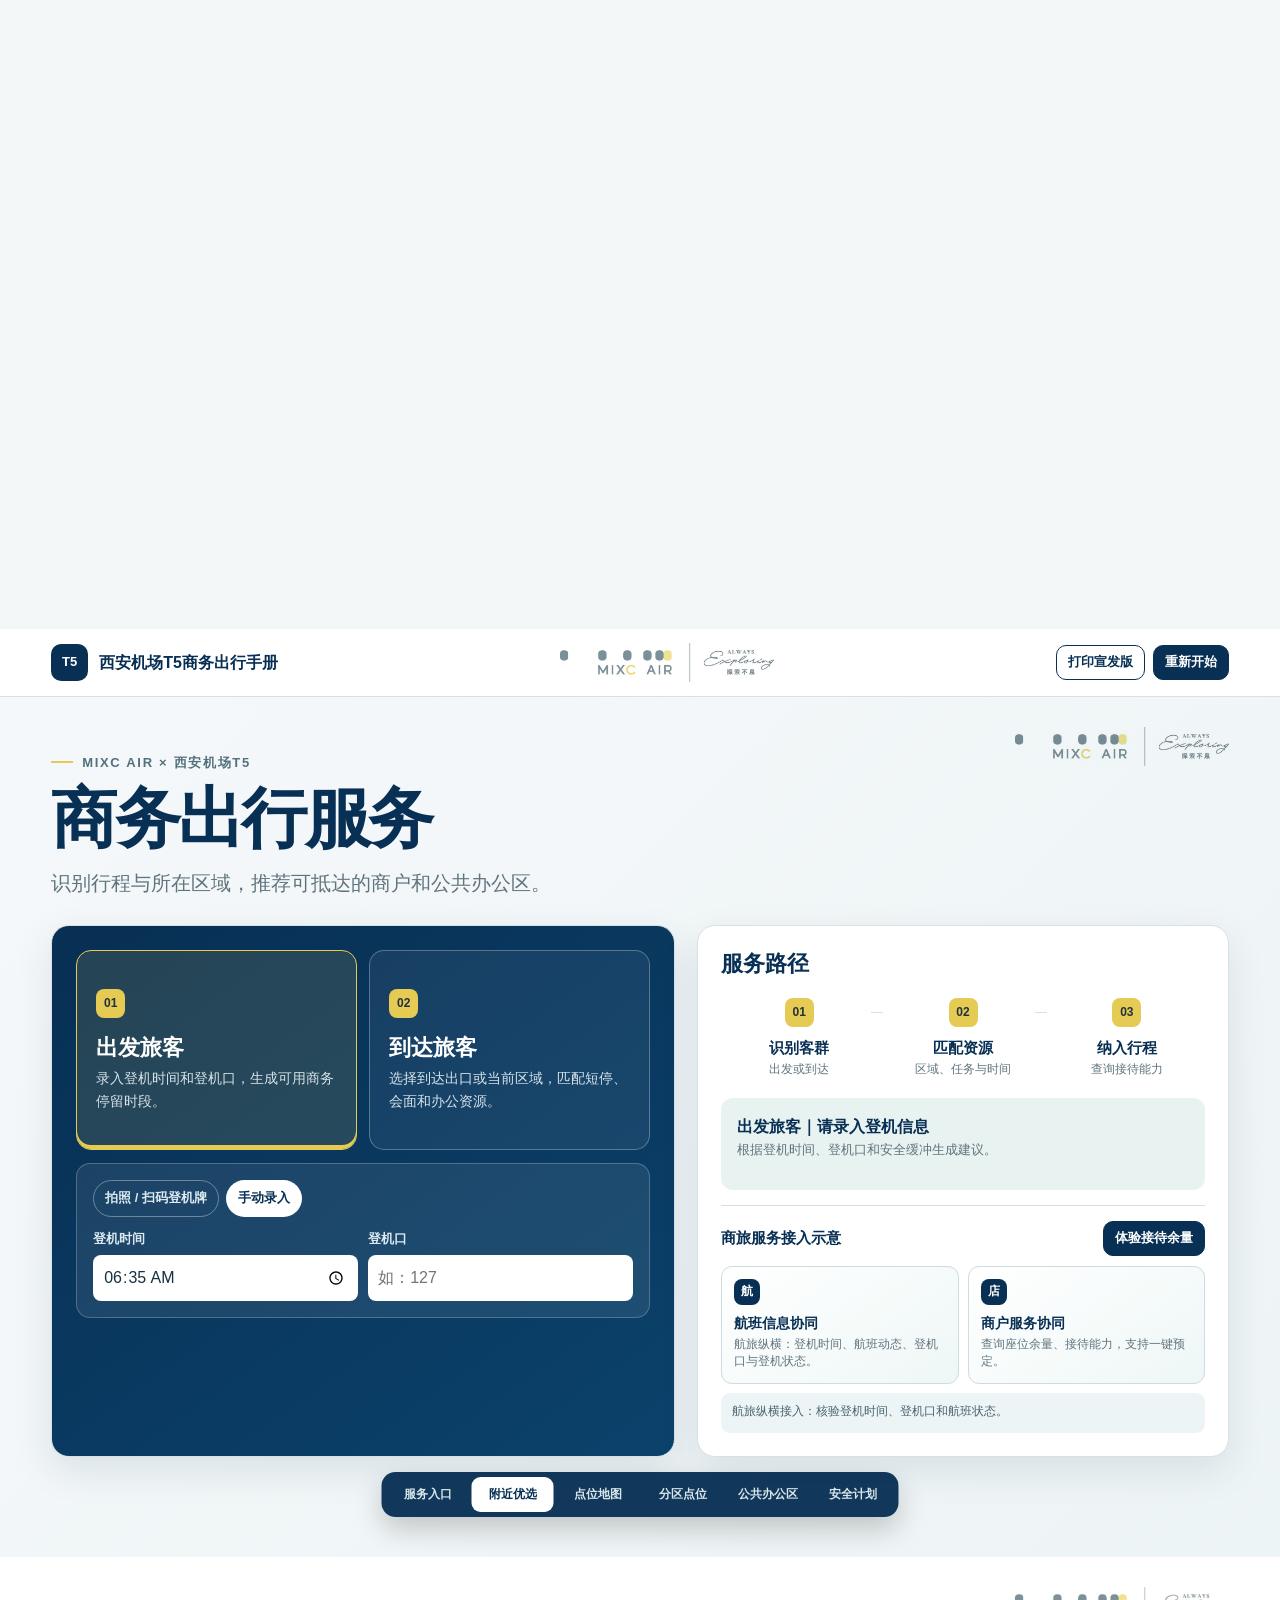
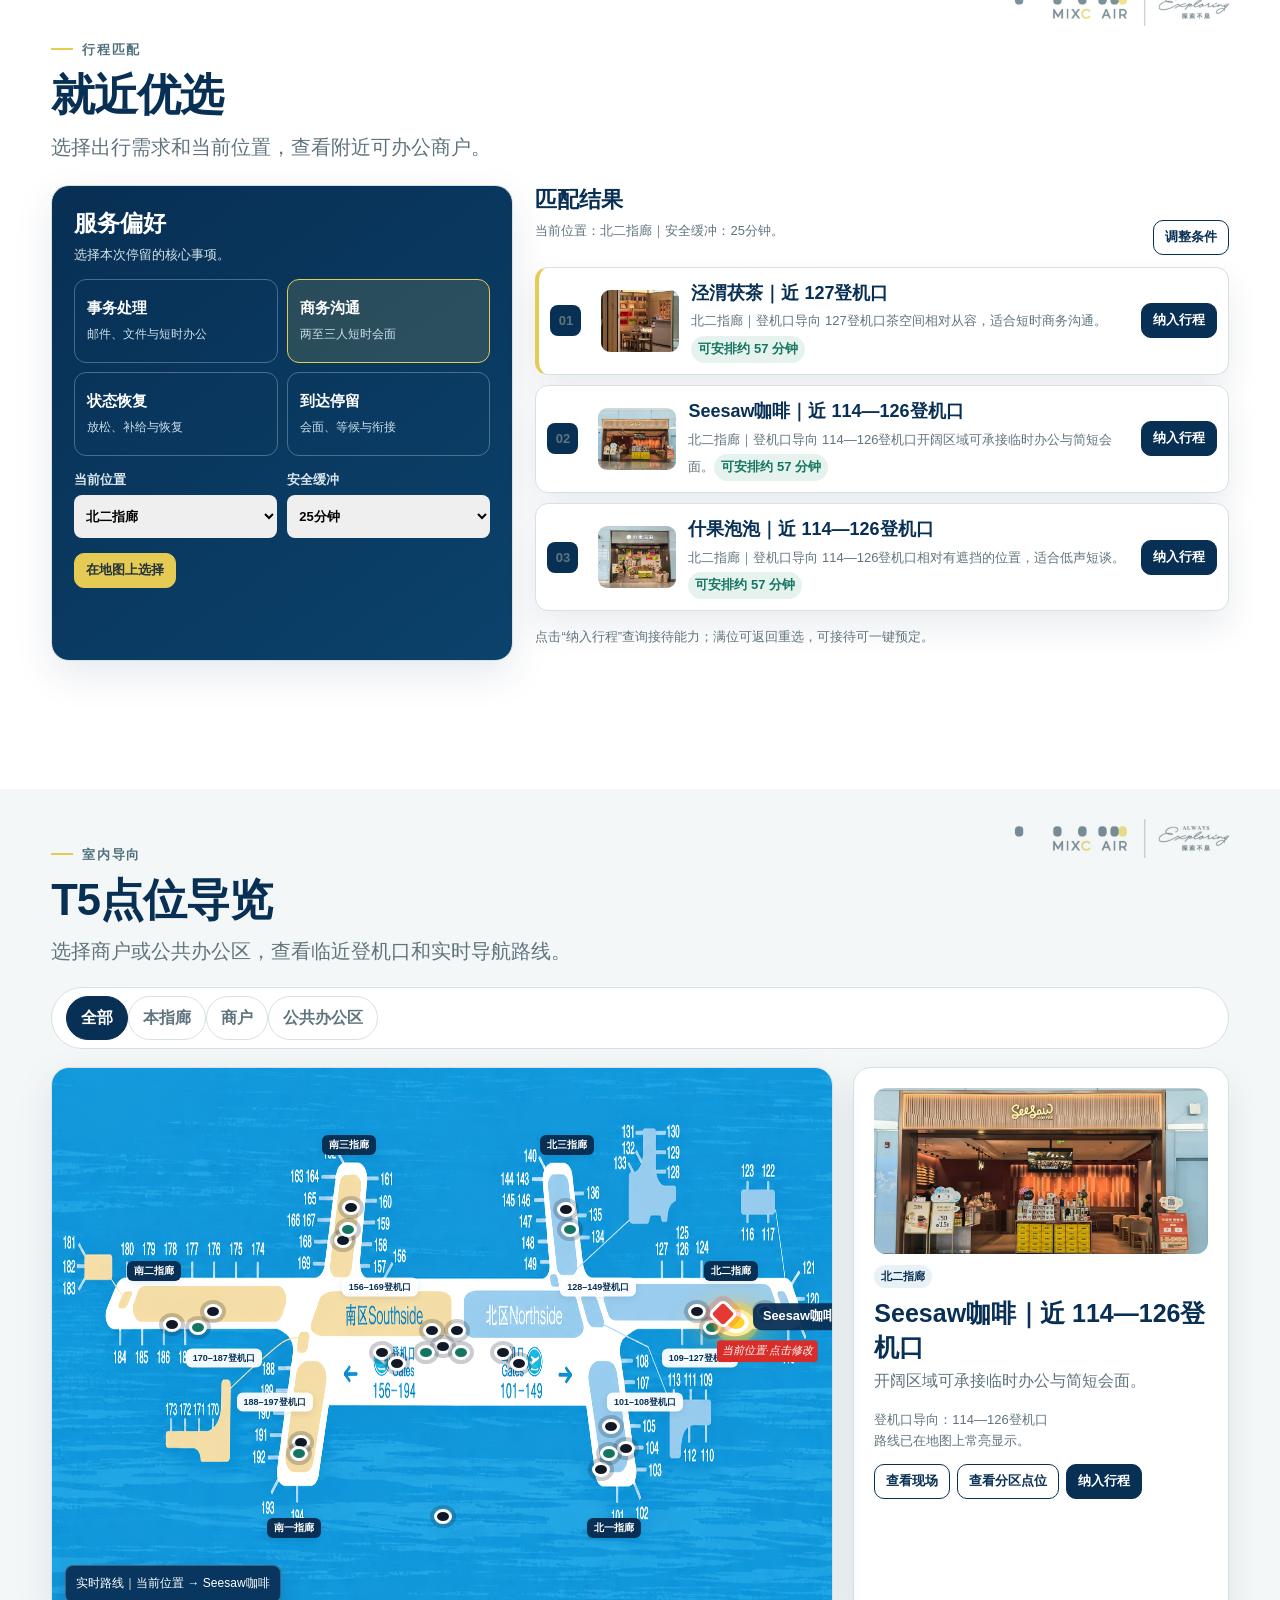
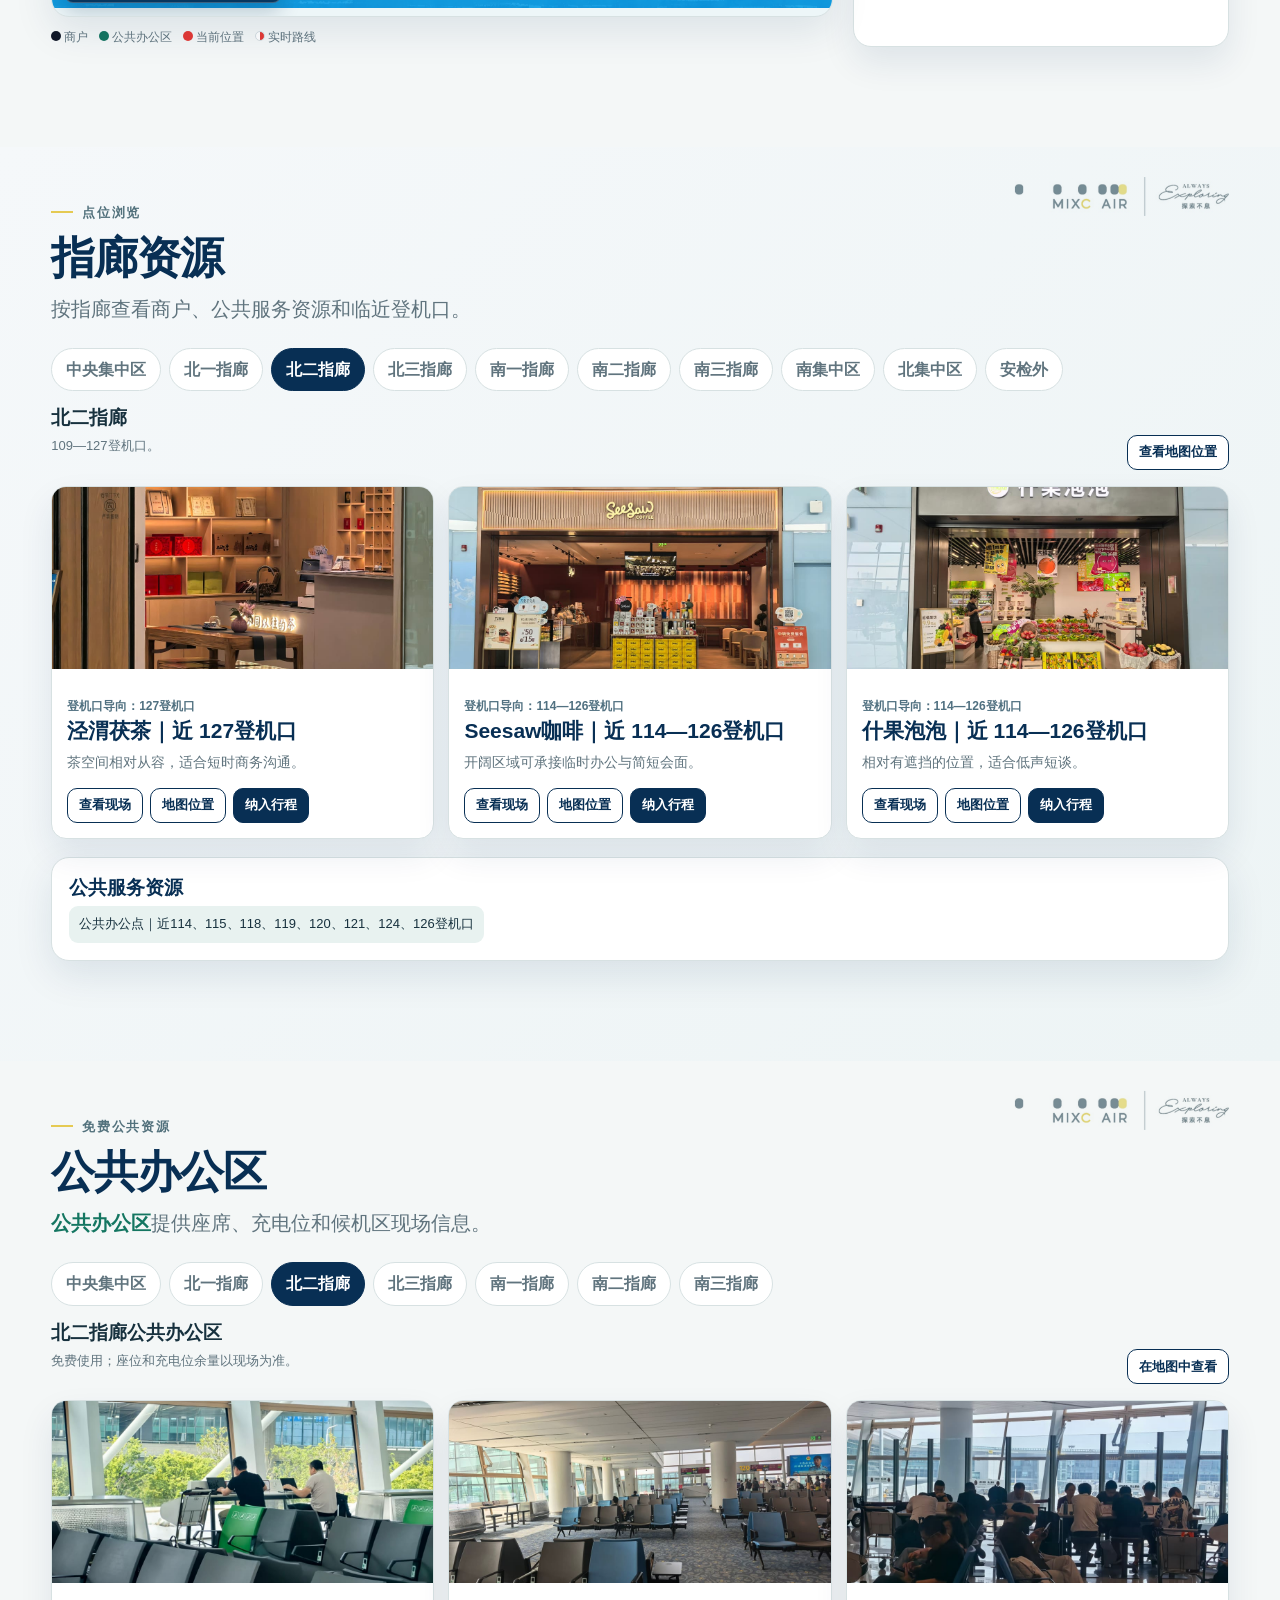
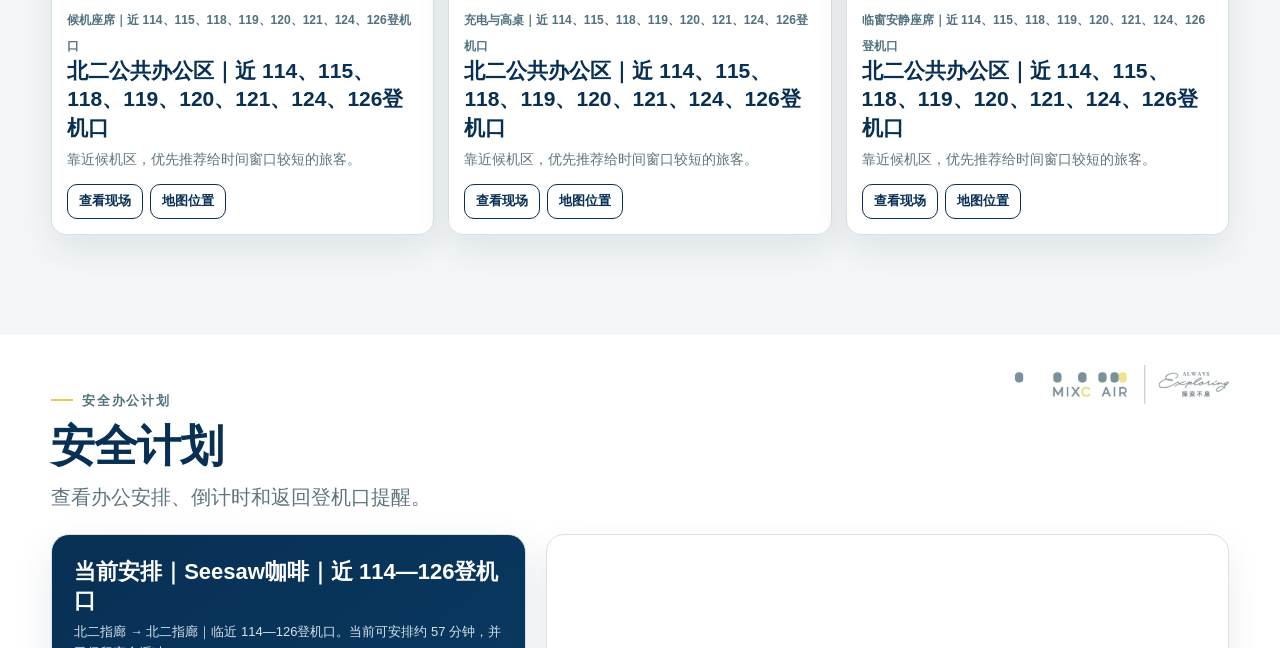
==== index.html @ 2dbdd6d3 "启用地图校正版并行加载首页" ====
<!doctype html>
<html lang="zh-CN">
<head>
<meta charset="utf-8">
<meta name="viewport" content="width=device-width,initial-scale=1,viewport-fit=cover">
<title>西安机场T5商务出行手册｜MIXC AIR</title>
<style>
html,body{margin:0;min-height:100%;background:#edf4f5;color:#082f54;font:16px/1.6 -apple-system,BlinkMacSystemFont,"PingFang SC","Microsoft YaHei",sans-serif}
body{min-height:100vh;display:grid;place-items:center}main{width:min(86vw,420px);text-align:center;padding:28px}
.logo{font-size:13px;font-weight:900;letter-spacing:.18em}.ring{width:42px;height:42px;margin:18px auto;border:4px solid #d3e0e3;border-top-color:#e1b23d;border-radius:50%;animation:spin .75s linear infinite}
.track{height:5px;margin:18px 0 8px;overflow:hidden;border-radius:9px;background:#d9e4e6}.bar{height:100%;width:0;background:linear-gradient(90deg,#0d5978,#1d9179);transition:.2s}
small{color:#58717d}@keyframes spin{to{transform:rotate(360deg)}}button{border:0;border-radius:9px;padding:10px 16px;background:#082f54;color:#fff;font-weight:800}
</style>
</head>
<body><main><div class="logo">MIXC AIR · XI'AN T5</div><div class="ring"></div><strong id="status">正在载入商务出行手册</strong><div class="track"><div class="bar" id="bar"></div></div><small id="progress">正在连接…</small></main>
<script>
(async()=>{const total=28,ver="20260929-2";let done=0;const status=document.getElementById("status"),progress=document.getElementById("progress"),bar=document.getElementById("bar");try{const jobs=Array.from({length:total},(_,i)=>fetch("manual-content-v5/part-"+String(i).padStart(3,"0")+".txt?v="+ver,{cache:"force-cache"}).then(r=>{if(!r.ok)throw Error("HTTP "+r.status);return r.text()}).finally(()=>{done++;bar.style.width=(done/total*100)+"%";progress.textContent="已载入 "+done+" / "+total}));const html=(await Promise.all(jobs)).join("");status.textContent="正在打开…";document.open();document.write(html);document.close()}catch(e){status.textContent="载入未完成";progress.innerHTML='<button onclick="location.reload()">重新载入</button>'}})();
</script></body></html>
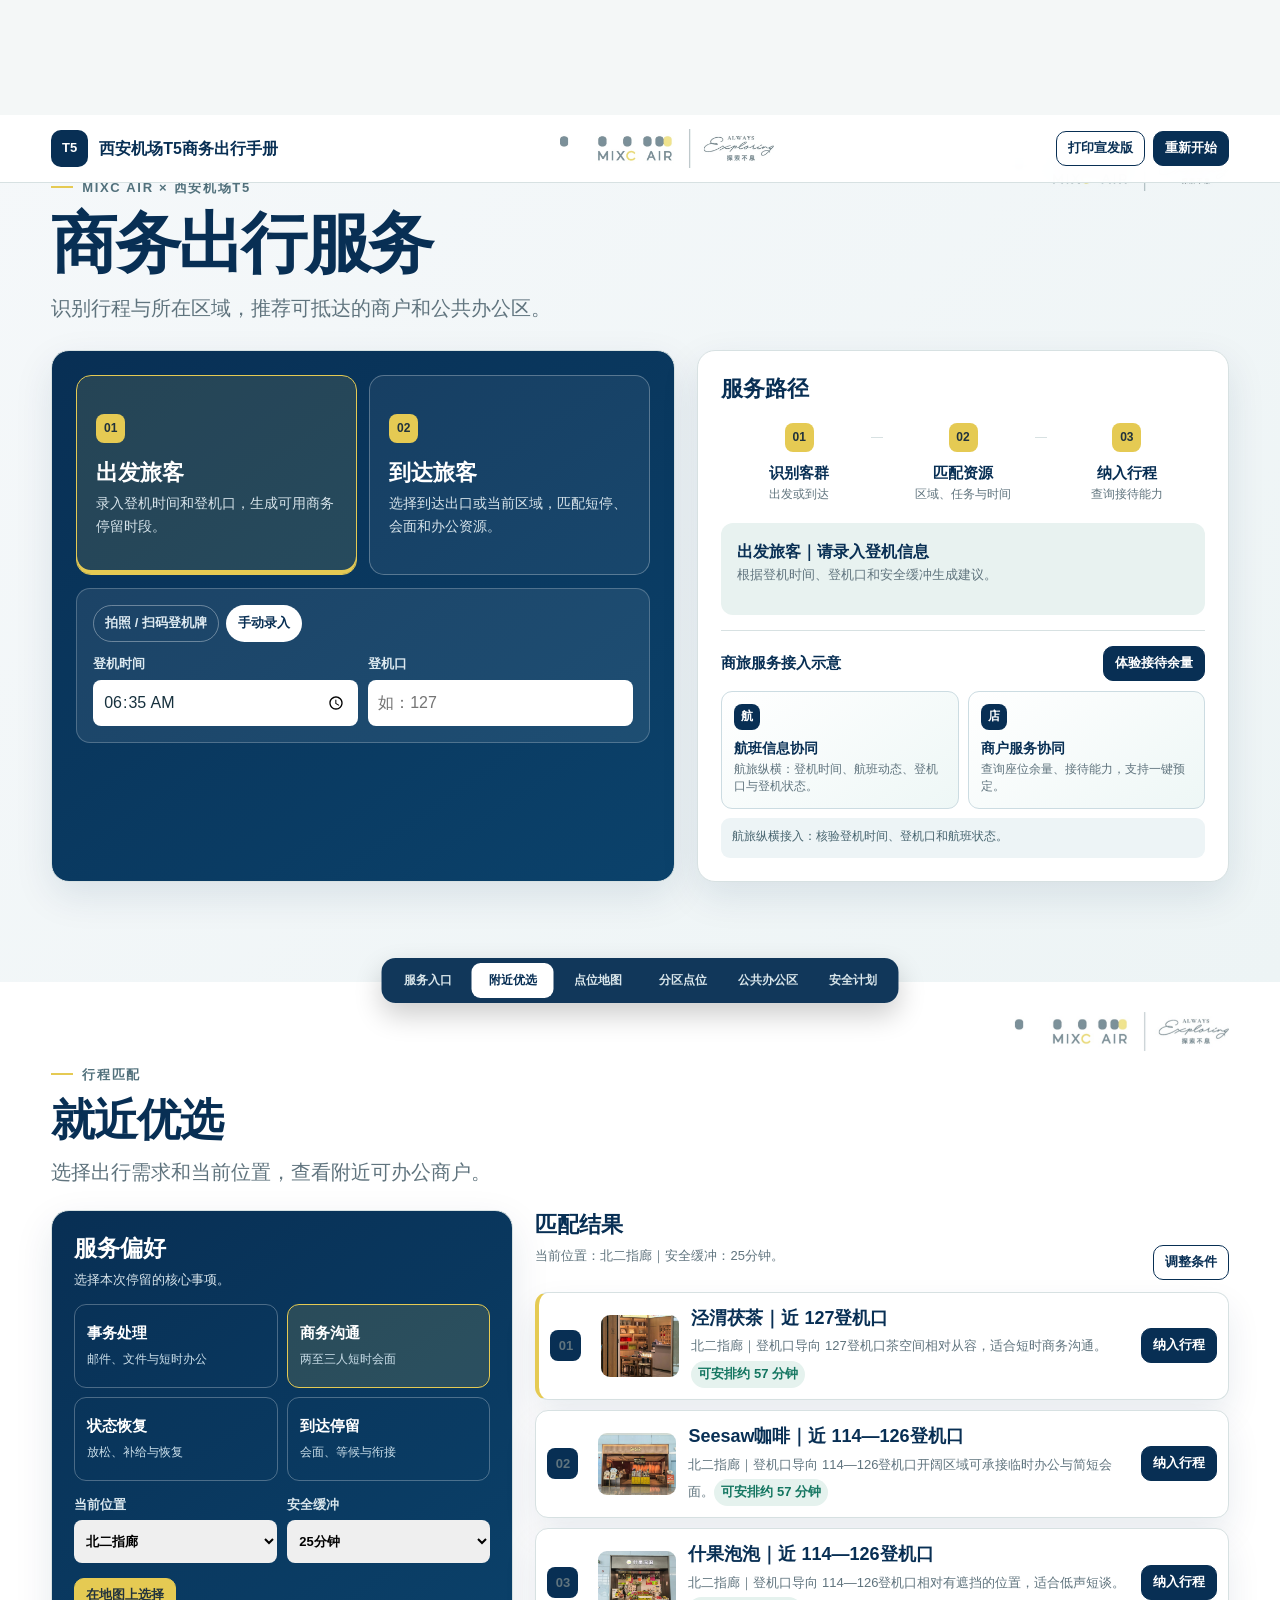
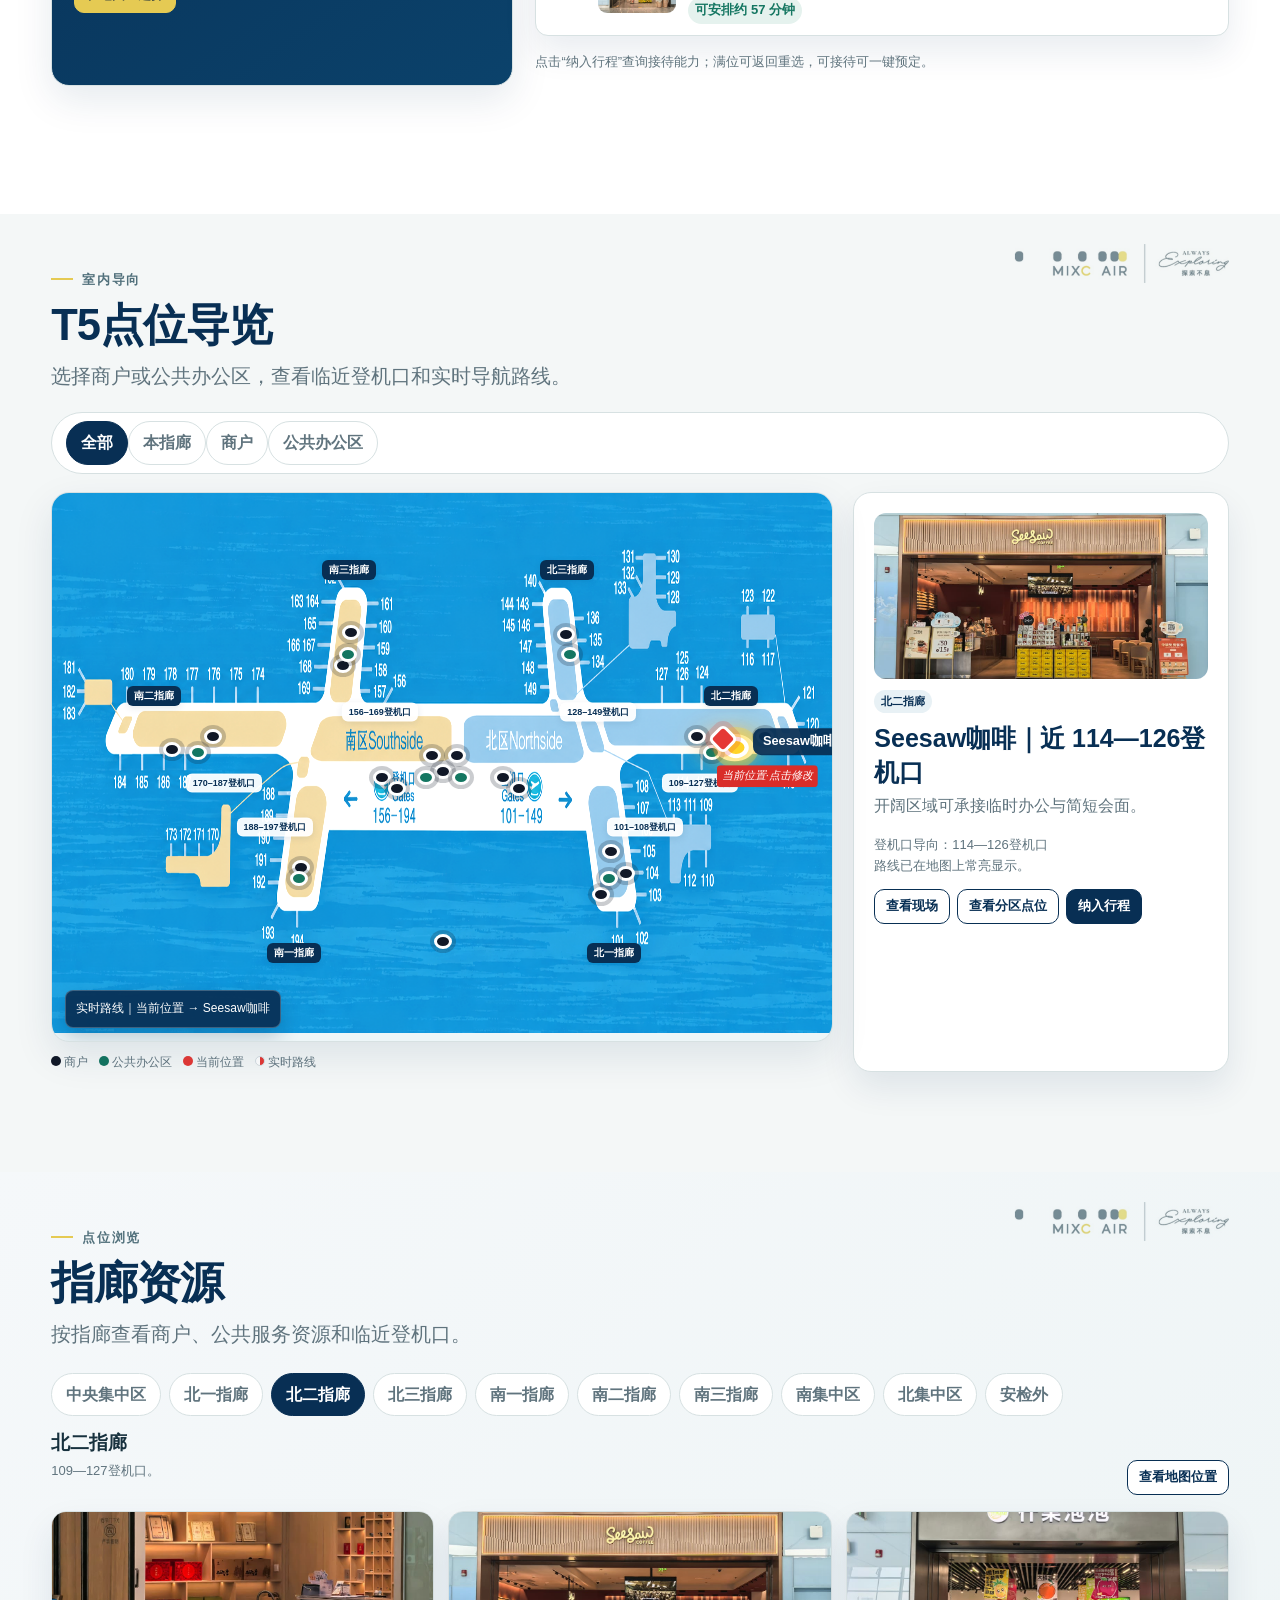
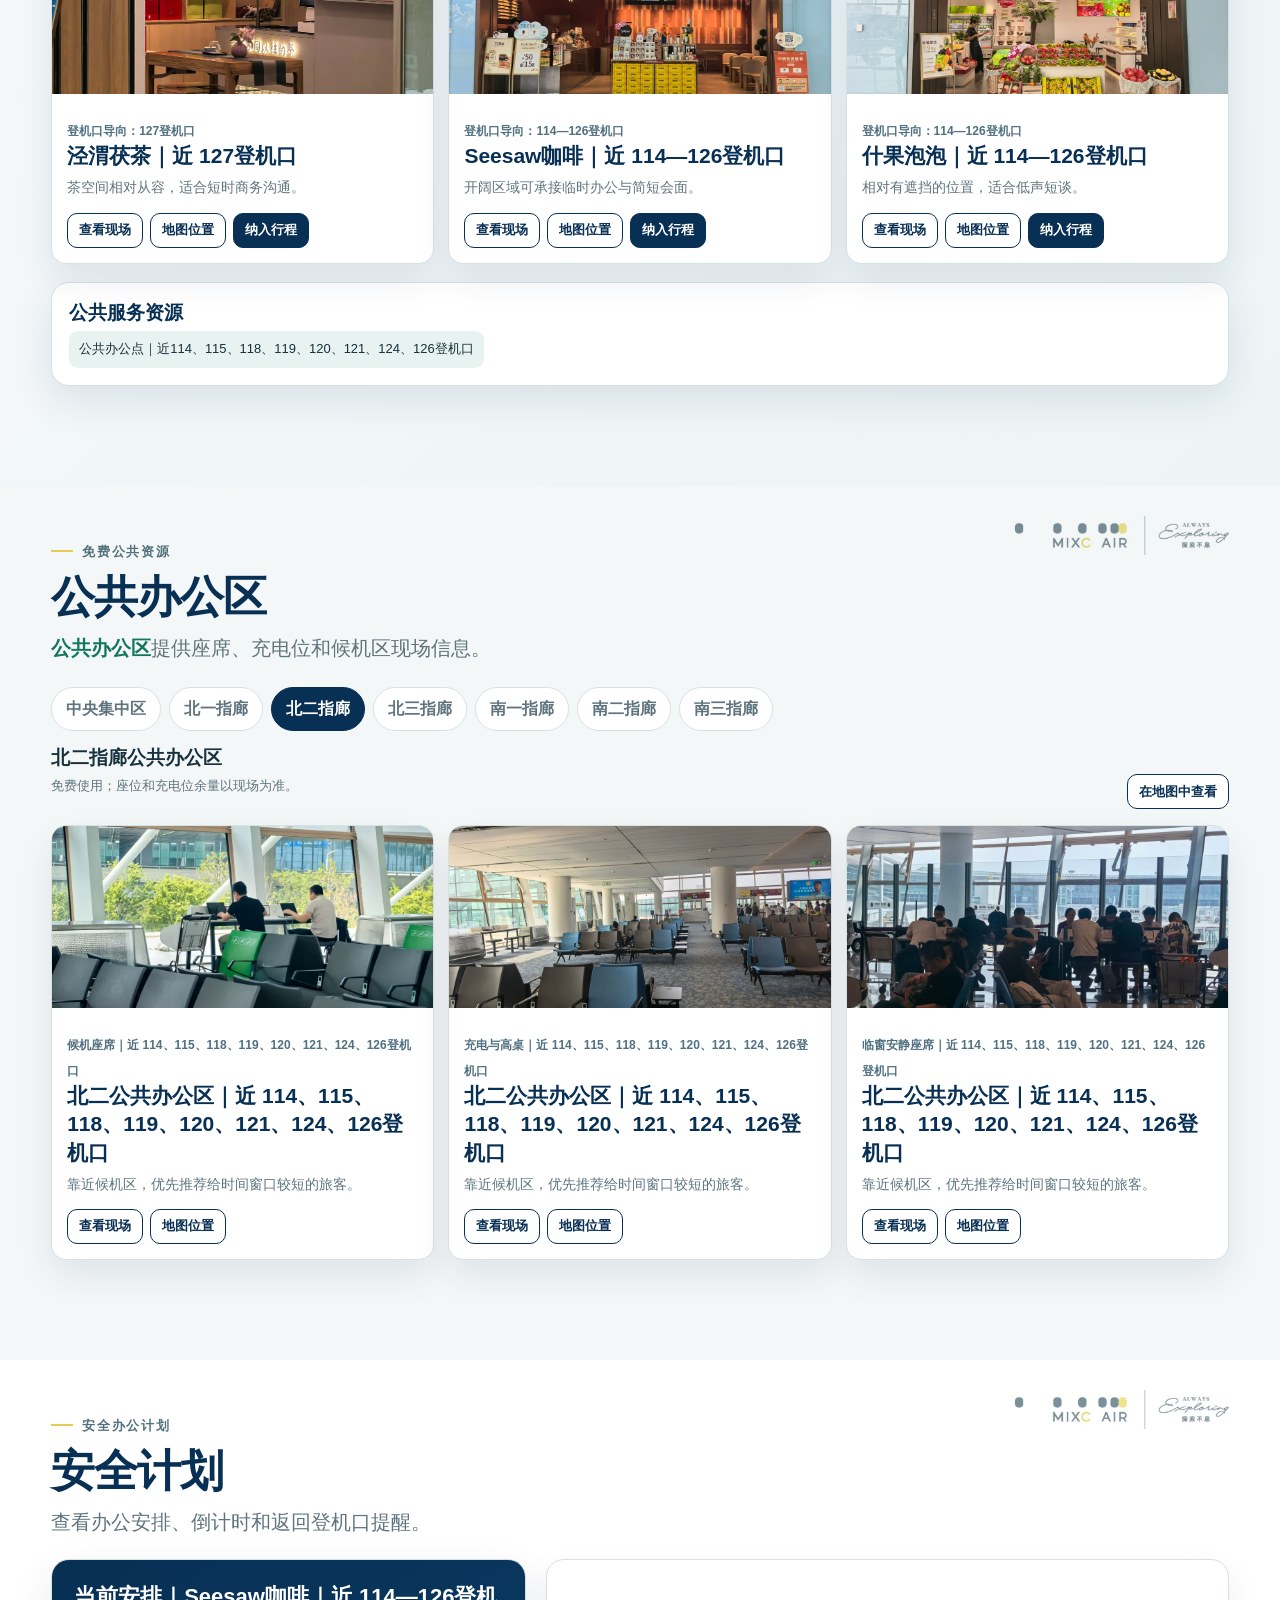
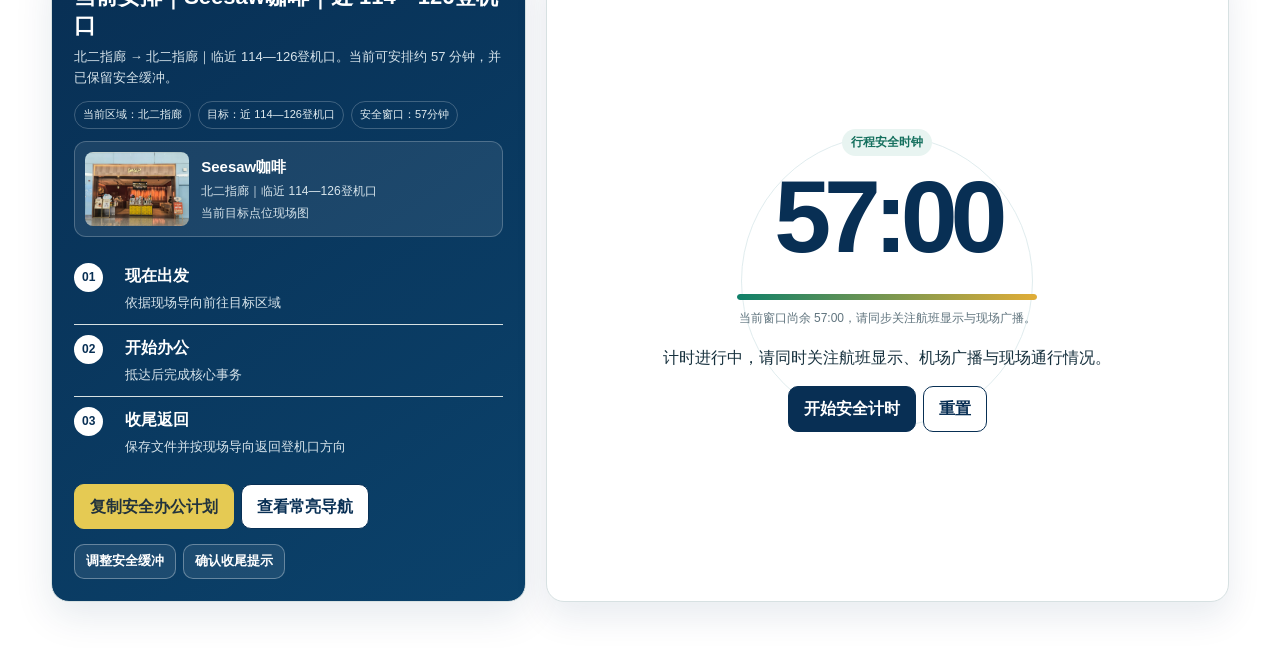
==== commit bca680e0: "刷新地图校正版缓存版本" ====
--- a/index.html
+++ b/index.html
@@ -14,5 +14,5 @@
 </head>
 <body><main><div class="logo">MIXC AIR · XI'AN T5</div><div class="ring"></div><strong id="status">正在载入商务出行手册</strong><div class="track"><div class="bar" id="bar"></div></div><small id="progress">正在连接…</small></main>
 <script>
-(async()=>{const total=28,ver="20260929-2";let done=0;const status=document.getElementById("status"),progress=document.getElementById("progress"),bar=document.getElementById("bar");try{const jobs=Array.from({length:total},(_,i)=>fetch("manual-content-v5/part-"+String(i).padStart(3,"0")+".txt?v="+ver,{cache:"force-cache"}).then(r=>{if(!r.ok)throw Error("HTTP "+r.status);return r.text()}).finally(()=>{done++;bar.style.width=(done/total*100)+"%";progress.textContent="已载入 "+done+" / "+total}));const html=(await Promise.all(jobs)).join("");status.textContent="正在打开…";document.open();document.write(html);document.close()}catch(e){status.textContent="载入未完成";progress.innerHTML='<button onclick="location.reload()">重新载入</button>'}})();
+(async()=>{const total=28,ver="20260929-3";let done=0;const status=document.getElementById("status"),progress=document.getElementById("progress"),bar=document.getElementById("bar");try{const jobs=Array.from({length:total},(_,i)=>fetch("manual-content-v5/part-"+String(i).padStart(3,"0")+".txt?v="+ver,{cache:"force-cache"}).then(r=>{if(!r.ok)throw Error("HTTP "+r.status);return r.text()}).finally(()=>{done++;bar.style.width=(done/total*100)+"%";progress.textContent="已载入 "+done+" / "+total}));const html=(await Promise.all(jobs)).join("");status.textContent="正在打开…";document.open();document.write(html);document.close()}catch(e){status.textContent="载入未完成";progress.innerHTML='<button onclick="location.reload()">重新载入</button>'}})();
 </script></body></html>
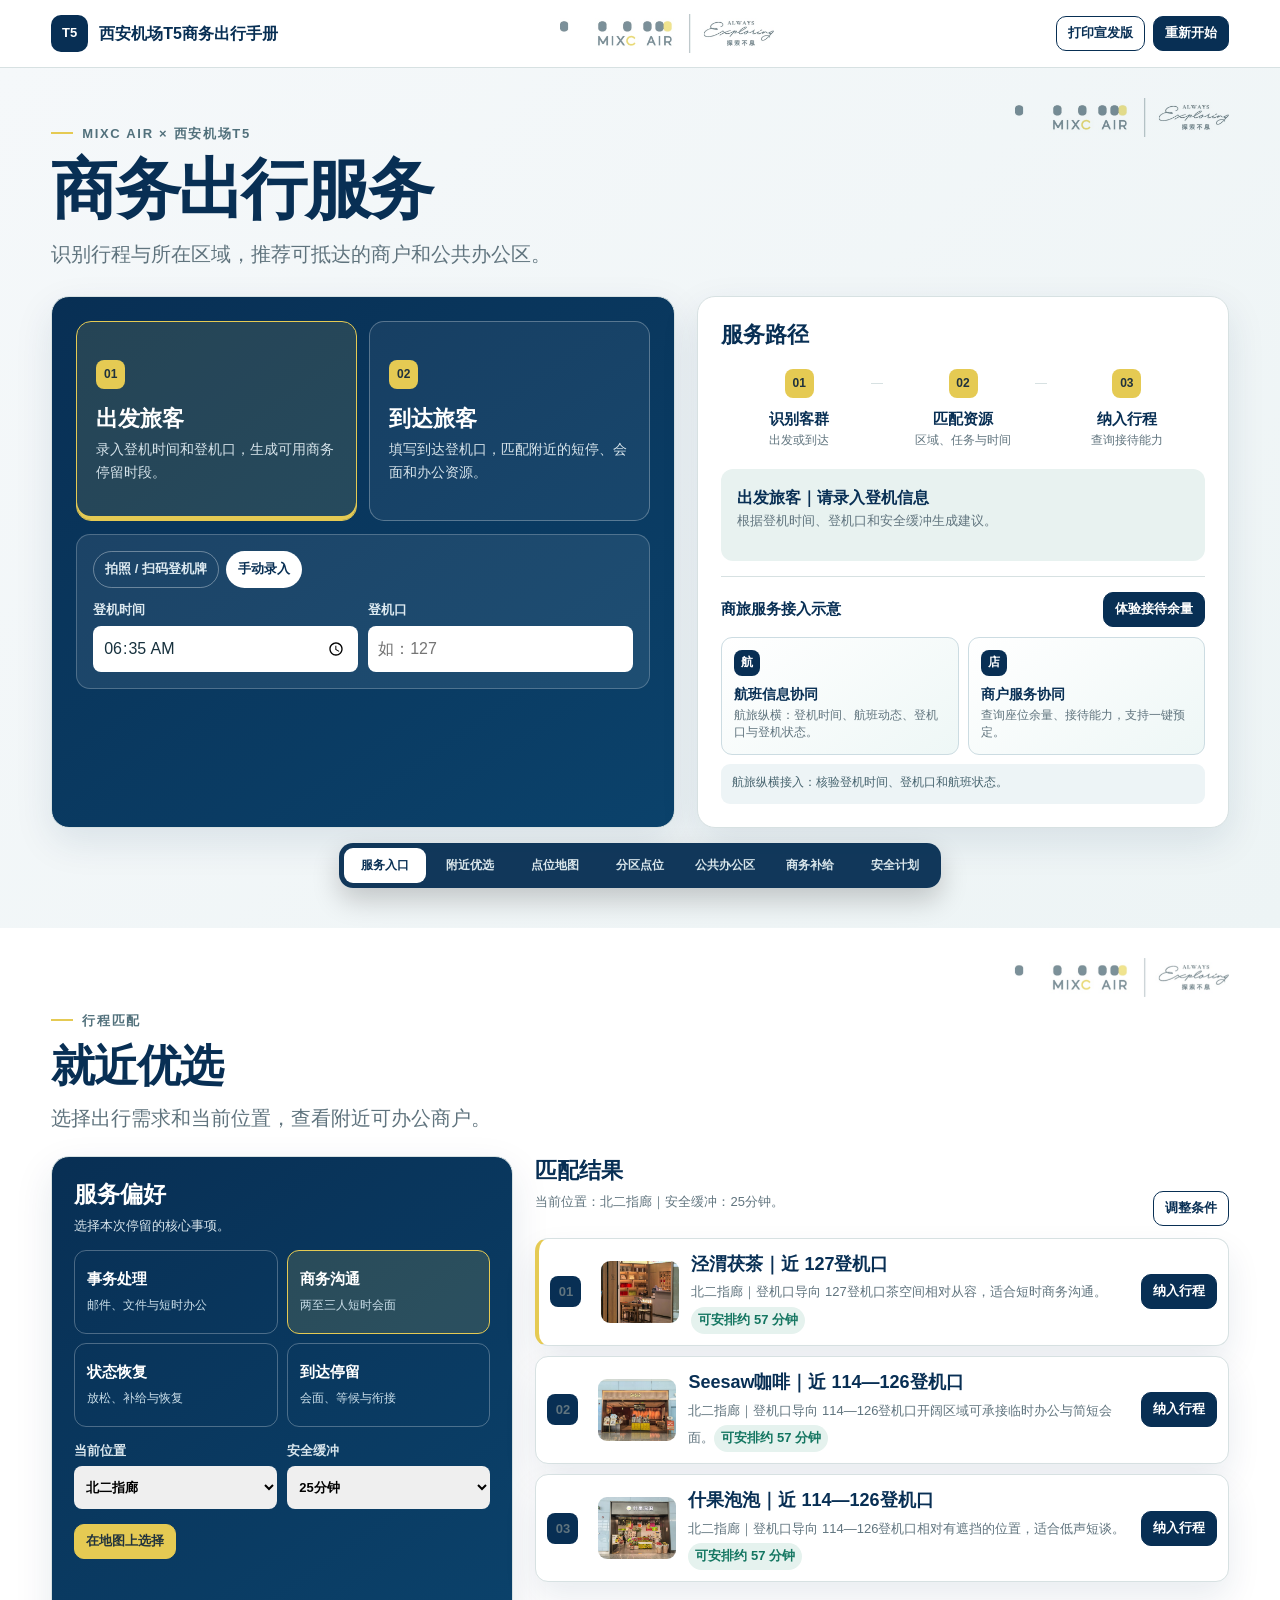
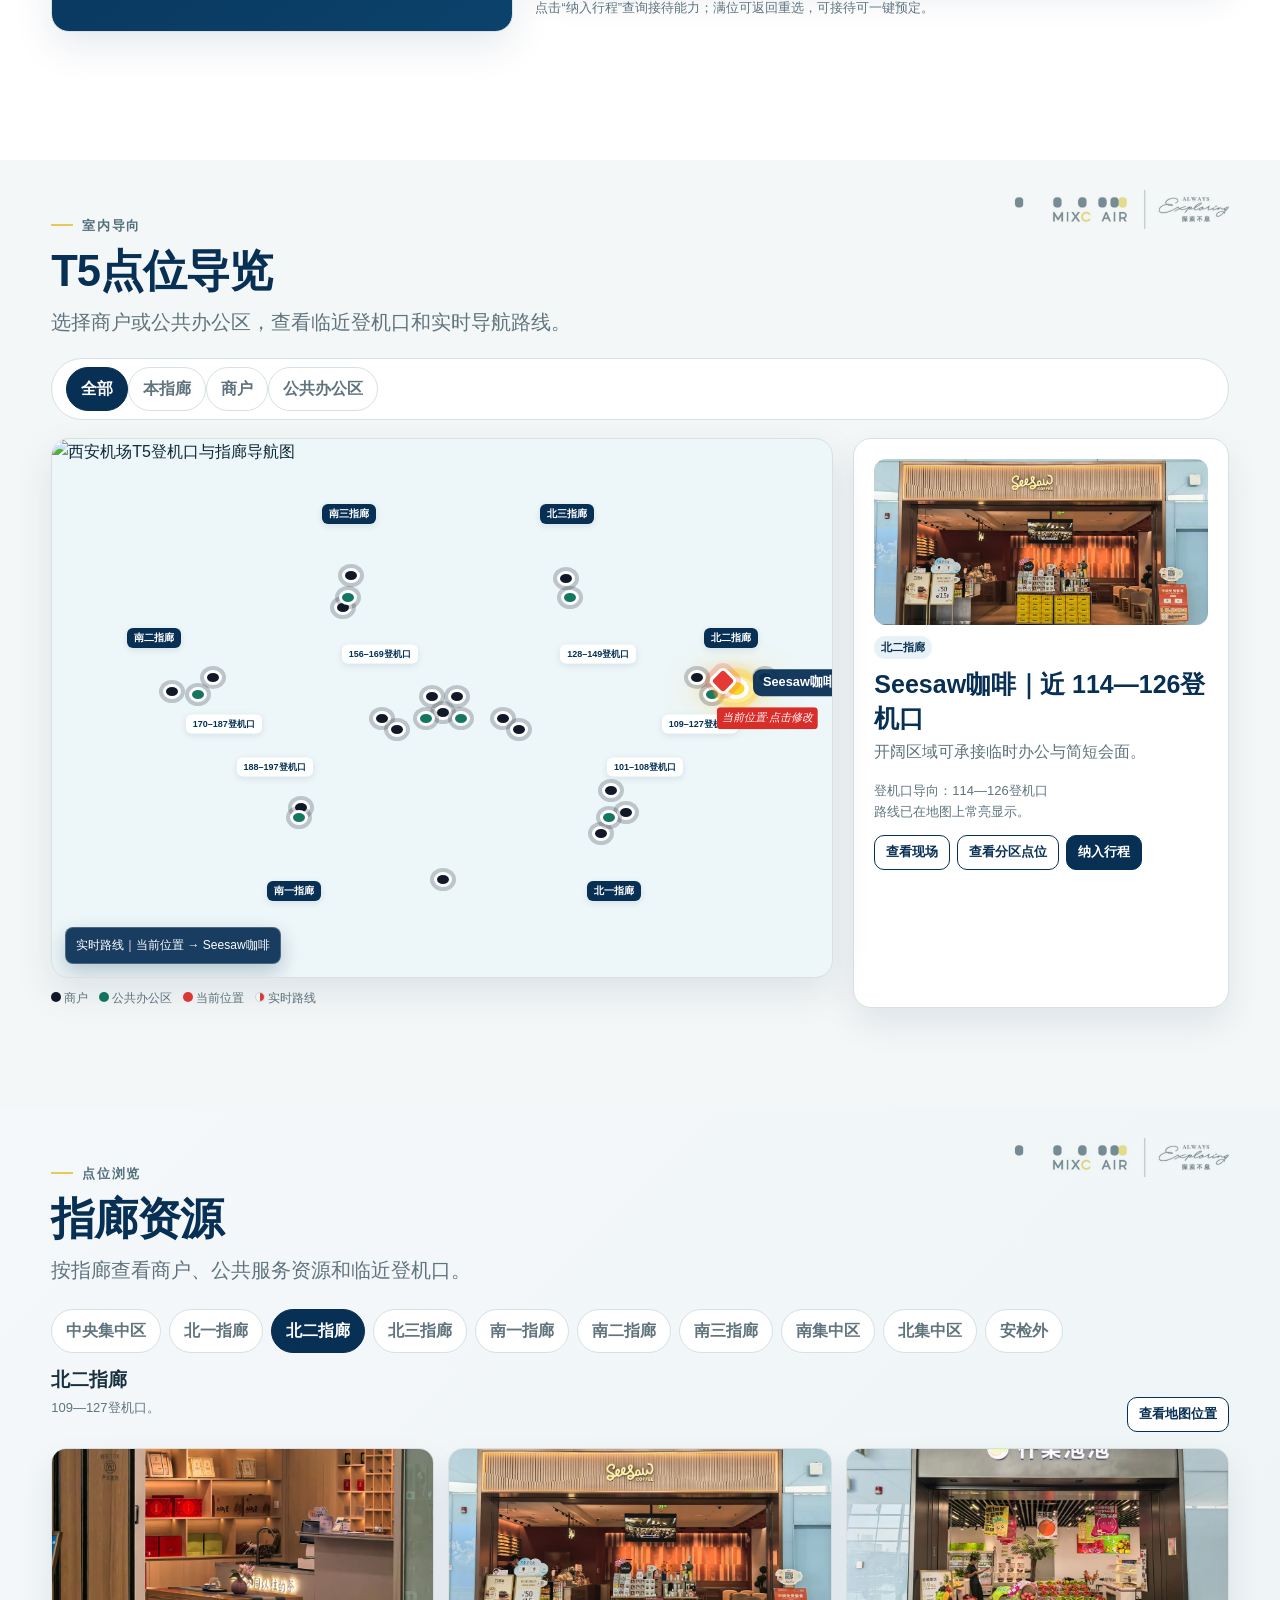
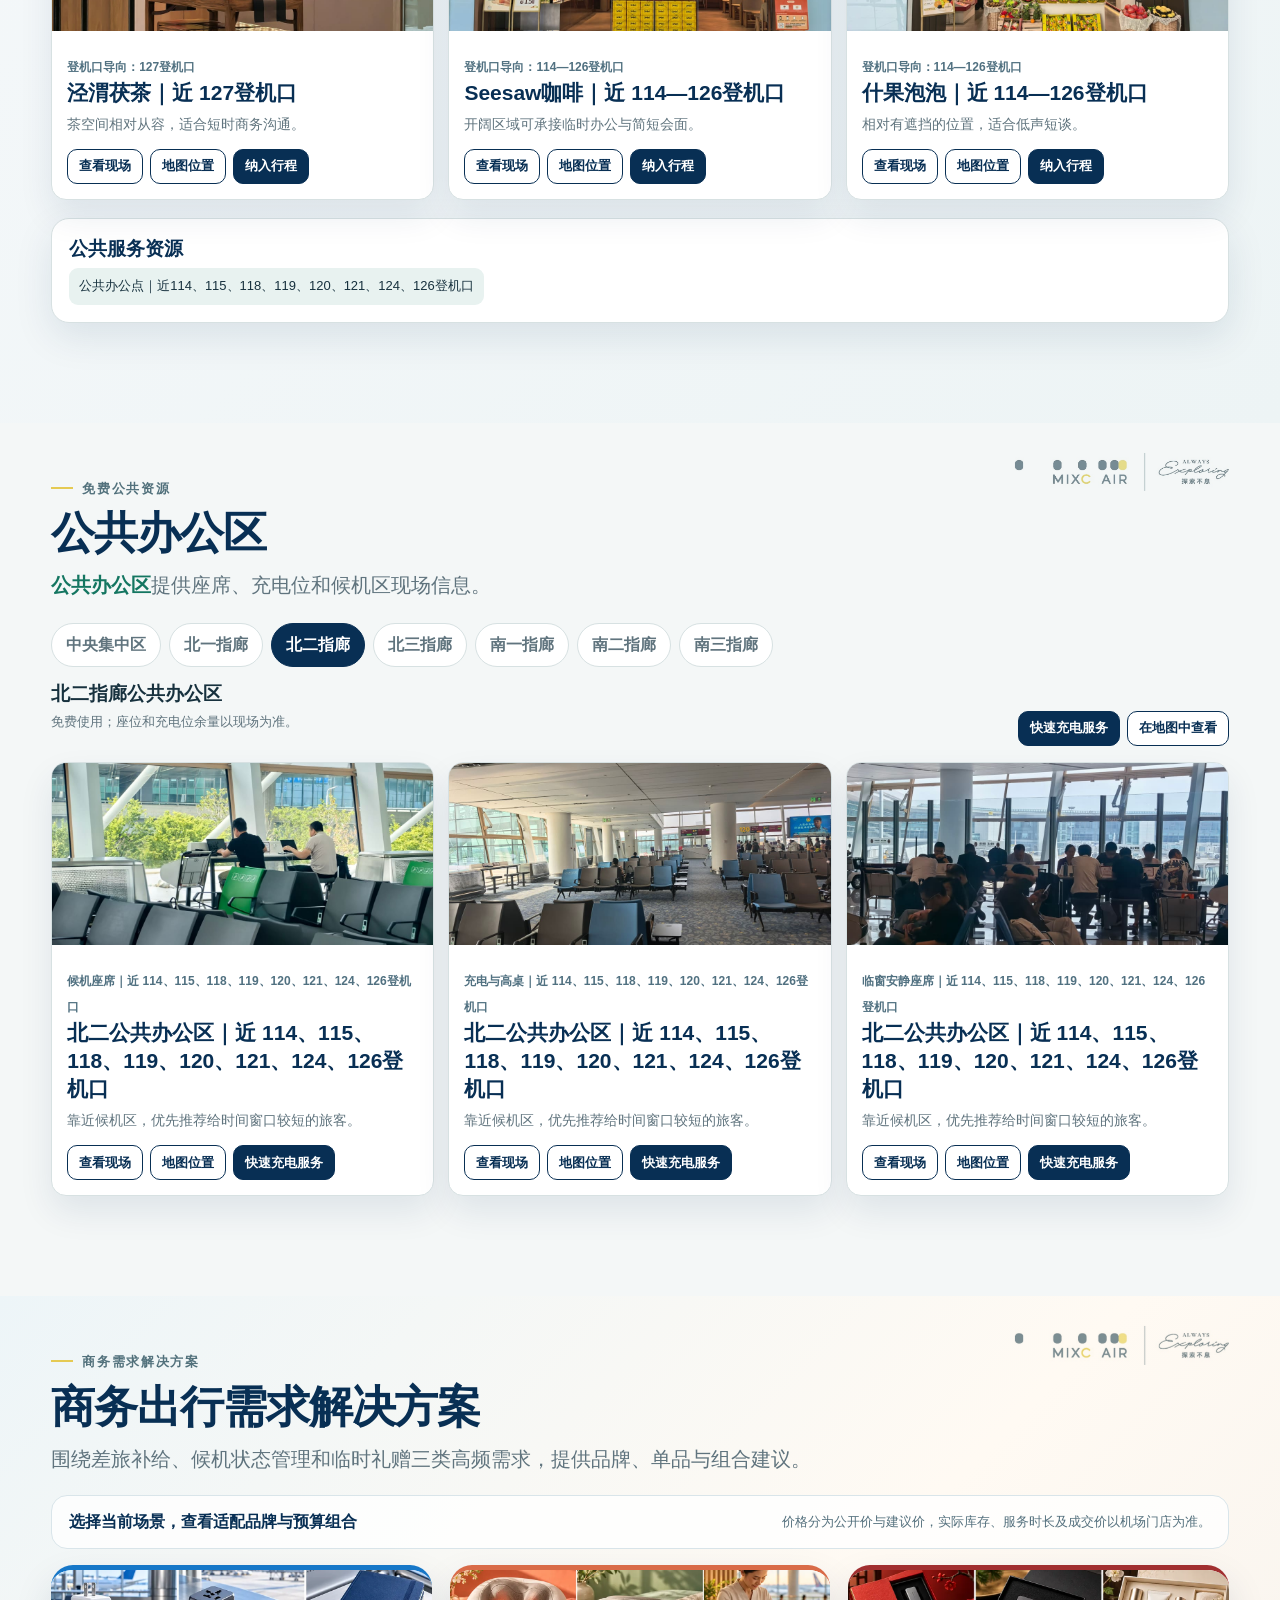
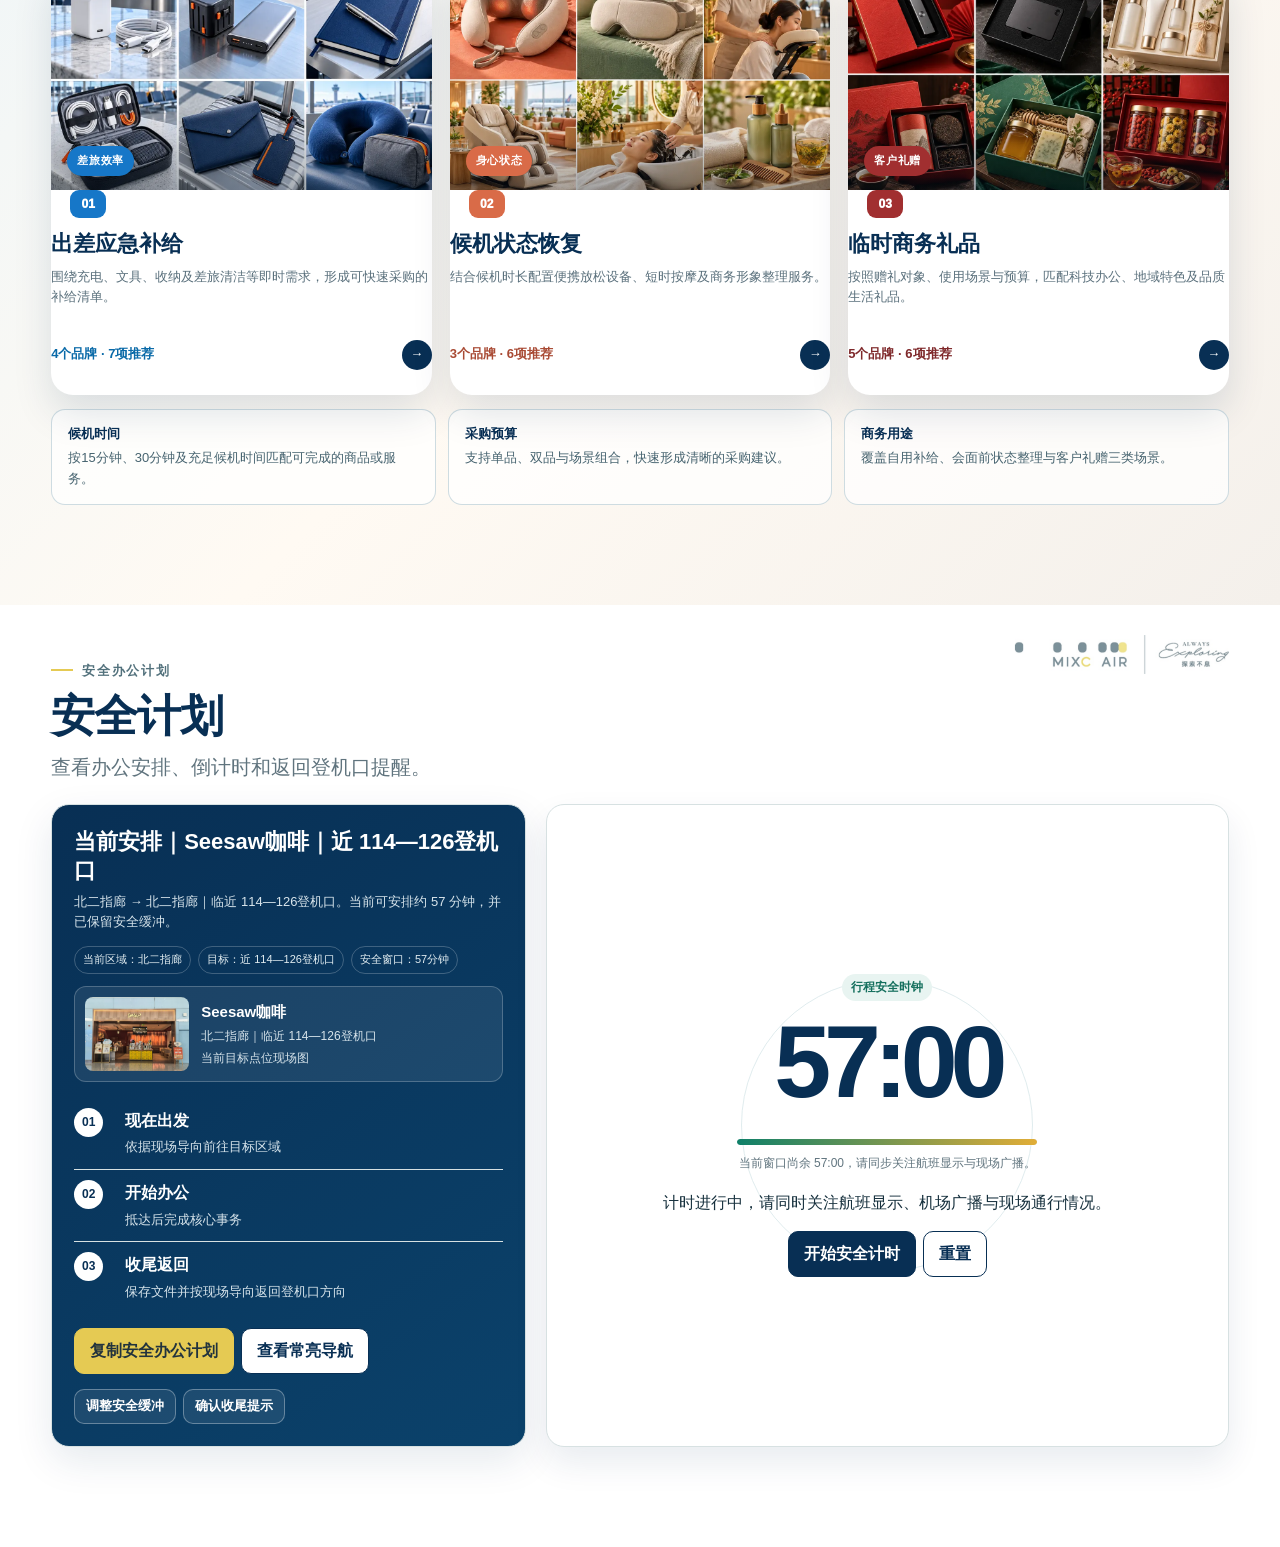
==== commit 04a5c2e1: "发布最新版商务出行手册微信极速版" ====
--- a/index.html
+++ b/index.html
@@ -1,18 +1,3652 @@
-<!doctype html>
-<html lang="zh-CN">
-<head>
-<meta charset="utf-8">
-<meta name="viewport" content="width=device-width,initial-scale=1,viewport-fit=cover">
-<title>西安机场T5商务出行手册｜MIXC AIR</title>
-<style>
-html,body{margin:0;min-height:100%;background:#edf4f5;color:#082f54;font:16px/1.6 -apple-system,BlinkMacSystemFont,"PingFang SC","Microsoft YaHei",sans-serif}
-body{min-height:100vh;display:grid;place-items:center}main{width:min(86vw,420px);text-align:center;padding:28px}
-.logo{font-size:13px;font-weight:900;letter-spacing:.18em}.ring{width:42px;height:42px;margin:18px auto;border:4px solid #d3e0e3;border-top-color:#e1b23d;border-radius:50%;animation:spin .75s linear infinite}
-.track{height:5px;margin:18px 0 8px;overflow:hidden;border-radius:9px;background:#d9e4e6}.bar{height:100%;width:0;background:linear-gradient(90deg,#0d5978,#1d9179);transition:.2s}
-small{color:#58717d}@keyframes spin{to{transform:rotate(360deg)}}button{border:0;border-radius:9px;padding:10px 16px;background:#082f54;color:#fff;font-weight:800}
-</style>
+<!DOCTYPE html>
+<!-- saved from url=(0233)file:///D:/%E6%B5%8F%E8%A7%88%E5%99%A8%E4%B8%8B%E8%BD%BD%E5%86%85%E5%AE%B9/%E8%A5%BF%E5%AE%89%E6%9C%BA%E5%9C%BAT5%E5%95%86%E5%8A%A1%E5%87%BA%E8%A1%8C%E6%89%8B%E5%86%8C_%E4%BA%A4%E4%BA%92%E6%9B%B4%E6%96%B0%E7%BB%88%E7%89%88%20(1).html -->
+<html lang="zh-CN"><head><meta http-equiv="Content-Type" content="text/html; charset=UTF-8">
+    
+    <meta name="viewport" content="width=device-width,initial-scale=1,viewport-fit=cover">
+    <title>西安机场T5商务出行手册｜MIXC AIR</title>
+    <style>
+      :root {
+        --navy: #082f54;
+        --blue: #517181;
+        --ink: #17313e;
+        --gold: #e5ca53;
+        --mint: #e8f2f0;
+        --pale: #f4f7f7;
+        --line: #d7e1e2;
+        --muted: #60747e;
+        --green: #147661;
+        --red: #a45145;
+        --white: #fff;
+        --r: 18px;
+        --shadow: 0 14px 38px rgba(8, 47, 84, 0.1);
+      }
+      * {
+        box-sizing: border-box;
+      }
+      html {
+        scroll-behavior: smooth;
+      }
+      body {
+        margin: 0;
+        background: var(--pale);
+        color: var(--ink);
+        font:
+          16px/1.6 "PingFang SC",
+          "Microsoft YaHei",
+          Arial,
+          sans-serif;
+      }
+      button,
+      input,
+      select {
+        font: inherit;
+      }
+      button {
+        cursor: pointer;
+      }
+      button:focus-visible,
+      a:focus-visible {
+        outline: 3px solid var(--gold);
+        outline-offset: 2px;
+      }
+      .hidden {
+        display: none !important;
+      }
+      .top {
+        height: 68px;
+        position: fixed;
+        z-index: 50;
+        inset: 0 0 auto;
+        display: flex;
+        align-items: center;
+        justify-content: space-between;
+        padding: 0 clamp(16px, 4vw, 58px);
+        border-bottom: 1px solid var(--line);
+        background: rgba(255, 255, 255, 0.96);
+        backdrop-filter: blur(12px);
+      }
+      .brand {
+        display: flex;
+        align-items: center;
+        gap: 11px;
+        font-weight: 900;
+        color: var(--navy);
+      }
+      .brand b {
+        display: grid;
+        place-items: center;
+        width: 37px;
+        height: 37px;
+        border-radius: 10px;
+        background: var(--navy);
+        color: #fff;
+        font-size: 13px;
+      }
+      .top-logo,
+      .page-logo img {
+        width: 214px;
+        height: 43px;
+        object-fit: contain;
+        object-position: right center;
+        mix-blend-mode: multiply;
+        opacity: 0.74;
+      }
+      .top-actions {
+        display: flex;
+        gap: 8px;
+      }
+      .btn {
+        min-height: 44px;
+        padding: 9px 15px;
+        border: 1px solid var(--navy);
+        border-radius: 10px;
+        background: #fff;
+        color: var(--navy);
+        font-weight: 800;
+      }
+      .btn.primary {
+        background: var(--navy);
+        color: #fff;
+      }
+      .btn.gold {
+        border-color: var(--gold);
+        background: var(--gold);
+        color: #22333d;
+      }
+      .btn.danger {
+        border-color: var(--red);
+        color: var(--red);
+      }
+      .btn.sm {
+        min-height: 35px;
+        padding: 6px 11px;
+        font-size: 13px;
+      }
+      main {
+        padding-top: 68px;
+      }
+      .page {
+        position: relative;
+        min-height: calc(100svh - 68px);
+        display: flex;
+        align-items: center;
+        padding: 56px clamp(16px, 4vw, 58px) 100px;
+      }
+      .page:nth-child(even) {
+        background: #fff;
+      }
+      .wrap {
+        width: min(100%, 1420px);
+        margin: auto;
+      }
+      .page-logo {
+        position: absolute;
+        right: clamp(18px, 4vw, 58px);
+        top: 28px;
+      }
+      .eyebrow {
+        margin: 0 0 9px;
+        color: #52717c;
+        font-size: 13px;
+        font-weight: 900;
+        letter-spacing: 0.13em;
+      }
+      .eyebrow:before {
+        content: "";
+        display: inline-block;
+        width: 22px;
+        height: 2px;
+        margin: 0 9px 4px 0;
+        background: var(--gold);
+      }
+      h1,
+      h2,
+      h3,
+      p {
+        margin-top: 0;
+      }
+      h1 {
+        max-width: 760px;
+        margin-bottom: 13px;
+        color: var(--navy);
+        font-size: clamp(40px, 5.5vw, 66px);
+        line-height: 1.09;
+        letter-spacing: -0.04em;
+      }
+      h2 {
+        margin-bottom: 10px;
+        color: var(--navy);
+        font-size: clamp(30px, 3.4vw, 45px);
+        line-height: 1.18;
+        letter-spacing: -0.025em;
+      }
+      h3 {
+        margin-bottom: 6px;
+        line-height: 1.34;
+      }
+      .lead {
+        max-width: 820px;
+        color: var(--muted);
+        font-size: clamp(16px, 1.55vw, 20px);
+      }
+      .micro {
+        color: var(--muted);
+        font-size: 13px;
+      }
+      .card {
+        border: 1px solid var(--line);
+        border-radius: var(--r);
+        background: var(--white);
+        box-shadow: var(--shadow);
+      }
+      .hero {
+        display: grid;
+        grid-template-columns: 1.08fr 0.92fr;
+        gap: 22px;
+        margin-top: 26px;
+      }
+      .entry {
+        padding: 24px;
+        background: var(--navy);
+        color: #fff;
+      }
+      .traveller-types {
+        display: grid;
+        grid-template-columns: 1fr 1fr;
+        gap: 12px;
+      }
+      .traveller {
+        min-height: 200px;
+        padding: 19px;
+        border: 1px solid rgba(255, 255, 255, 0.28);
+        border-radius: 15px;
+        background: rgba(255, 255, 255, 0.06);
+        color: #fff;
+        text-align: left;
+      }
+      .traveller.active {
+        border-color: var(--gold);
+        background: rgba(229, 202, 83, 0.13);
+        box-shadow: inset 0 -4px 0 var(--gold);
+      }
+      .traveller .n,
+      .flow .n {
+        display: grid;
+        place-items: center;
+        width: 29px;
+        height: 29px;
+        border-radius: 8px;
+        background: var(--gold);
+        color: #20323d;
+        font-size: 12px;
+        font-weight: 900;
+        line-height: 1;
+      }
+      .traveller h3 {
+        margin: 15px 0 5px;
+        font-size: 22px;
+      }
+      .traveller p {
+        margin: 0;
+        color: #d7e4eb;
+        font-size: 14px;
+      }
+      .entry-form {
+        margin-top: 13px;
+        padding: 16px;
+        border: 1px solid rgba(255, 255, 255, 0.22);
+        border-radius: 14px;
+        background: rgba(255, 255, 255, 0.08);
+      }
+      .entry-form h3 {
+        color: #fff;
+      }
+      .entry-form p {
+        color: #d9e5ec;
+        font-size: 14px;
+      }
+      .entry-tabs {
+        display: flex;
+        gap: 7px;
+        margin-bottom: 12px;
+      }
+      .tab {
+        border: 1px solid rgba(255, 255, 255, 0.35);
+        border-radius: 999px;
+        background: transparent;
+        color: #dce9f0;
+        padding: 7px 11px;
+        font-size: 13px;
+        font-weight: 800;
+      }
+      .tab.active {
+        background: #fff;
+        color: var(--navy);
+      }
+      .fields {
+        display: grid;
+        grid-template-columns: 1fr 1fr;
+        gap: 10px;
+      }
+      .field label {
+        display: block;
+        margin-bottom: 5px;
+        color: #dce9f0;
+        font-size: 13px;
+        font-weight: 800;
+      }
+      .field input,
+      .field select {
+        width: 100%;
+        min-height: 46px;
+        padding: 8px 10px;
+        border: 0;
+        border-radius: 8px;
+        color: var(--ink);
+      }
+      .scan-row {
+        display: flex;
+        flex-wrap: wrap;
+        gap: 8px;
+      }
+      .scan-row input {
+        display: none;
+      }
+      .scan-status {
+        min-height: 20px;
+        margin: 10px 0 0;
+        color: #dce9f0;
+        font-size: 13px;
+      }
+      .flowbox {
+        padding: 23px;
+      }
+      .flowbox h3 {
+        color: var(--navy);
+        font-size: 22px;
+      }
+      .flow {
+        display: grid;
+        grid-template-columns: 1fr 1fr 1fr;
+        gap: 8px;
+        margin: 19px 0;
+      }
+      .flow > div {
+        position: relative;
+        padding: 0 7px;
+        text-align: center;
+      }
+      .flow .n {
+        margin: 0 auto 9px;
+      }
+      .flow b {
+        display: block;
+        color: var(--navy);
+        font-size: 15px;
+      }
+      .flow span {
+        display: block;
+        color: var(--muted);
+        font-size: 12px;
+      }
+      .flow > div:not(:last-child):after {
+        content: "";
+        position: absolute;
+        right: -6px;
+        top: 14px;
+        width: 12px;
+        height: 1px;
+        background: var(--line);
+      }
+      .trip-status {
+        padding: 16px;
+        border-radius: 12px;
+        background: var(--mint);
+      }
+      .trip-status b {
+        color: var(--navy);
+      }
+      .integration {
+        display: flex;
+        align-items: flex-start;
+        gap: 10px;
+        margin-top: 15px;
+        padding-top: 14px;
+        border-top: 1px solid var(--line);
+      }
+      .integration i {
+        display: grid;
+        place-items: center;
+        flex: 0 0 27px;
+        width: 27px;
+        height: 27px;
+        border-radius: 50%;
+        background: #f8eec4;
+        color: #715a11;
+        font-style: normal;
+        font-size: 13px;
+      }
+      .integration p {
+        margin: 0;
+        color: var(--muted);
+        font-size: 13px;
+      }
+      .connection-brief {
+        margin-top: 15px;
+        padding-top: 15px;
+        border-top: 1px solid var(--line);
+      }
+      .connection-head {
+        display: flex;
+        align-items: center;
+        justify-content: space-between;
+        gap: 10px;
+      }
+      .connection-head b {
+        color: var(--navy);
+        font-size: 15px;
+      }
+      .connection-grid {
+        display: grid;
+        grid-template-columns: 1fr 1fr;
+        gap: 9px;
+        margin-top: 10px;
+      }
+      .connection-card {
+        min-height: 106px;
+        padding: 12px;
+        border: 1px solid #ccdce2;
+        border-radius: 11px;
+        background: linear-gradient(145deg, #fff 0%, #eef7f6 100%);
+        color: var(--ink);
+        text-align: left;
+      }
+      .connection-card:hover {
+        border-color: var(--blue);
+      }
+      .connection-card i {
+        display: grid;
+        place-items: center;
+        width: 26px;
+        height: 26px;
+        margin-bottom: 7px;
+        border-radius: 8px;
+        background: var(--navy);
+        color: #fff;
+        font-style: normal;
+        font-size: 12px;
+        font-weight: 900;
+      }
+      .connection-card strong {
+        display: block;
+        color: var(--navy);
+        font-size: 14px;
+      }
+      .connection-card span {
+        display: block;
+        margin-top: 2px;
+        color: var(--muted);
+        font-size: 12px;
+        line-height: 1.45;
+      }
+      .connection-result {
+        min-height: 40px;
+        margin-top: 9px;
+        padding: 9px 11px;
+        border-radius: 9px;
+        background: #edf4f6;
+        color: #47646f;
+        font-size: 12px;
+      }
+      .split {
+        display: grid;
+        grid-template-columns: minmax(340px, 0.8fr) 1.2fr;
+        gap: 22px;
+        margin-top: 22px;
+      }
+      .control-panel {
+        padding: 22px;
+        background: var(--navy);
+        color: #fff;
+      }
+      .control-panel h3 {
+        color: #fff;
+        font-size: 23px;
+      }
+      .need-grid {
+        display: grid;
+        grid-template-columns: repeat(2, 1fr);
+        gap: 9px;
+      }
+      .need {
+        min-height: 84px;
+        padding: 12px;
+        border: 1px solid rgba(255, 255, 255, 0.27);
+        border-radius: 12px;
+        background: transparent;
+        color: #fff;
+        text-align: left;
+      }
+      .need.active {
+        border-color: var(--gold);
+        background: rgba(229, 202, 83, 0.15);
+      }
+      .need b {
+        display: block;
+        font-size: 15px;
+      }
+      .need small {
+        color: #cce0eb;
+        font-size: 12px;
+      }
+      .compact-fields {
+        display: grid;
+        grid-template-columns: 1fr 1fr;
+        gap: 10px;
+        margin-top: 14px;
+      }
+      .compact-fields label {
+        font-size: 13px;
+        font-weight: 800;
+        color: #d8e5ec;
+      }
+      .compact-fields select,
+      .compact-fields input {
+        width: 100%;
+        min-height: 43px;
+        margin-top: 4px;
+        padding: 8px;
+        border: 0;
+        border-radius: 8px;
+      }
+      .recommended {
+        min-width: 0;
+      }
+      .reco-head {
+        display: flex;
+        align-items: end;
+        justify-content: space-between;
+        gap: 12px;
+      }
+      .reco-head h3 {
+        color: var(--navy);
+        font-size: 22px;
+      }
+      .reco-list {
+        display: grid;
+        gap: 10px;
+        margin-top: 12px;
+      }
+      .reco {
+        display: grid;
+        grid-template-columns: 39px 78px 1fr auto;
+        align-items: center;
+        gap: 12px;
+        padding: 11px;
+        border: 1px solid var(--line);
+        border-radius: 13px;
+        background: #fff;
+      }
+      .reco:first-child {
+        border-left: 4px solid var(--gold);
+      }
+      .rank {
+        display: grid;
+        place-items: center;
+        width: 31px;
+        height: 31px;
+        border-radius: 8px;
+        background: var(--navy);
+        color: #fff;
+        font-size: 13px;
+        font-weight: 900;
+        line-height: 1;
+      }
+      .reco img {
+        width: 78px;
+        height: 62px;
+        border-radius: 9px;
+        object-fit: cover;
+      }
+      .reco b {
+        display: block;
+        color: var(--navy);
+        font-size: 18px;
+      }
+      .reco span {
+        color: var(--muted);
+        font-size: 13px;
+      }
+      .tag {
+        display: inline-block;
+        margin: 3px 4px 0 0;
+        padding: 3px 7px;
+        border-radius: 999px;
+        background: #e8f1f5;
+        color: var(--navy);
+        font-size: 11px;
+        font-weight: 900;
+      }
+      .tag.green {
+        background: #e5f2ee;
+        color: #147661;
+      }
+      .map-layout {
+        display: grid;
+        grid-template-columns: 1.5fr 0.72fr;
+        gap: 20px;
+        margin-top: 18px;
+      }
+      .map-shell {
+        position: relative;
+        min-height: 540px;
+        overflow: hidden;
+        border: 1px solid var(--line);
+        border-radius: 18px;
+        background: #eaf2f4;
+        box-shadow: var(--shadow);
+      }
+      .map-shell > img {
+        width: 100%;
+        height: 540px;
+        object-fit: fill;
+        filter: contrast(1.08) saturate(1.04);
+      }
+      .route-svg {
+        position: absolute;
+        inset: 0;
+        width: 100%;
+        height: 100%;
+        pointer-events: none;
+      }
+      .route-svg path {
+        fill: none;
+        stroke-linecap: round;
+        stroke-linejoin: round;
+      }
+      .route-svg .route-glow {
+        stroke: #ffffff;
+        stroke-width: 3.4;
+        opacity: 0.38;
+        filter: blur(1.1px) drop-shadow(0 0 3px rgba(255, 255, 255, 0.85));
+      }
+      .route-svg .route-base {
+        stroke: #ffffff;
+        stroke-width: 1.15;
+        opacity: 1;
+        filter: drop-shadow(0 0 2px rgba(255, 255, 255, 1));
+      }
+      .route-svg .route-flow {
+        stroke: #e53935;
+        stroke-width: 1.75;
+        stroke-dasharray: 2.2 2.2;
+        filter: drop-shadow(0 0 2px rgba(229, 57, 53, 1));
+        animation: route-flow 0.8s linear infinite;
+      }
+      @keyframes route-flow {
+        to {
+          stroke-dashoffset: -18;
+        }
+      }
+      .route-svg circle {
+        fill: #ffd328;
+        stroke: #fff;
+        stroke-width: 2;
+        filter: drop-shadow(0 0 3px rgba(255, 211, 40, 0.95));
+      }
+      .map-pin {
+        position: absolute;
+        z-index: 4;
+        width: 15px;
+        height: 15px;
+        margin: -8px;
+        border: 3px solid #fff;
+        border-radius: 50%;
+        background: #111827;
+        box-shadow: 0 0 0 4px rgba(17, 24, 39, 0.22);
+        cursor: pointer;
+        transition: transform 0.18s ease, background 0.18s ease, box-shadow 0.18s ease;
+      }
+      .map-pin.public {
+        background: var(--green);
+      }
+      .map-pin.active {
+        z-index: 6;
+        transform: scale(1.42);
+        background: #ffd328;
+        box-shadow: 0 0 0 7px rgba(255, 211, 40, 0.3), 0 0 12px rgba(255, 211, 40, 0.95);
+        animation: target-pulse 1.65s ease-in-out infinite;
+      }
+      .map-pin::after {
+        content: attr(data-label);
+        display: none;
+        position: absolute;
+        left: 18px;
+        top: -9px;
+        min-width: max-content;
+        padding: 4px 7px;
+        border-radius: 6px;
+        background: rgba(8, 47, 84, 0.94);
+        color: #fff;
+        font-size: 9px;
+        font-weight: 900;
+        line-height: 1.25;
+        white-space: nowrap;
+      }
+      .map-pin:hover::after,
+      .map-pin:focus-visible::after,
+      .map-pin.active::after {
+        display: block;
+      }
+      @keyframes target-pulse {
+        50% {
+          box-shadow: 0 0 0 10px rgba(255, 211, 40, 0.12), 0 0 16px rgba(255, 211, 40, 1);
+        }
+      }
+      .you {
+        position: absolute;
+        z-index: 7;
+        width: 22px;
+        height: 22px;
+        margin: -11px;
+        border: 3px solid #fff;
+        border-radius: 6px;
+        background: #e53935;
+        box-shadow: 0 0 0 5px rgba(229, 57, 53, 0.2);
+        transform: rotate(45deg);
+        cursor: pointer;
+        pointer-events: auto;
+        transition: box-shadow 0.2s ease, transform 0.2s ease;
+      }
+      .you.moving {
+        box-shadow: 0 0 0 9px rgba(229, 57, 53, 0.2), 0 0 16px rgba(229, 57, 53, 0.85);
+        animation: you-pulse 1.2s ease-in-out infinite;
+      }
+      @keyframes you-pulse {
+        50% {
+          transform: rotate(45deg) scale(1.16);
+        }
+      }
+      .you:after {
+        content: "当前位置·点击修改";
+        position: absolute;
+        left: 15px;
+        top: -8px;
+        transform: rotate(-45deg);
+        padding: 2px 5px;
+        border-radius: 4px;
+        background: #d92d29;
+        color: #fff;
+        font-size: 11px;
+        white-space: nowrap;
+      }
+      .map-note {
+        position: absolute;
+        z-index: 8;
+        left: 13px;
+        bottom: 13px;
+        padding: 8px 10px;
+        border-radius: 8px;
+        background: rgba(8, 47, 84, 0.93);
+        color: #fff;
+        font-size: 12px;
+      }
+      .map-labels {
+        position: absolute;
+        inset: 0;
+        z-index: 3;
+        pointer-events: none;
+      }
+      .map-label {
+        position: absolute;
+        transform: translate(-50%, -50%);
+        padding: 3px 6px;
+        border: 1px solid rgba(8, 47, 84, 0.18);
+        border-radius: 6px;
+        background: rgba(255, 255, 255, 0.9);
+        box-shadow: 0 2px 7px rgba(8, 47, 84, 0.1);
+        color: #082f54;
+        font-size: 9px;
+        font-weight: 900;
+        line-height: 1.2;
+        white-space: nowrap;
+      }
+      .map-label.end {
+        border-color: rgba(8, 47, 84, 0.35);
+        background: #082f54;
+        color: #fff;
+        font-size: 10px;
+      }
+      .map-label.range {
+        border-color: rgba(255, 255, 255, 0.7);
+        background: rgba(255, 255, 255, 0.94);
+        color: #082f54;
+      }
+      .map-detail {
+        padding: 20px;
+      }
+      .map-detail img {
+        width: 100%;
+        height: 166px;
+        border-radius: 12px;
+        object-fit: cover;
+      }
+      .map-detail h3 {
+        margin: 9px 0 4px;
+        color: var(--navy);
+        font-size: 25px;
+      }
+      .map-detail p {
+        color: var(--muted);
+      }
+      .map-detail .actions,
+      .actions {
+        display: flex;
+        gap: 7px;
+        flex-wrap: wrap;
+      }
+      .legend {
+        display: flex;
+        flex-wrap: wrap;
+        gap: 11px;
+        margin-top: 11px;
+        color: var(--muted);
+        font-size: 12px;
+      }
+      .legend i {
+        display: inline-block;
+        width: 10px;
+        height: 10px;
+        margin-right: 3px;
+        border-radius: 50%;
+        background: #111827;
+      }
+      .legend i.pub {
+        background: var(--green);
+      }
+      .legend i.route {
+        border: 1px solid #d5dde1;
+        background: linear-gradient(90deg, #fff 0 50%, #e53935 50% 100%);
+      }
+      .legend i.you-key {
+        background: #e53935;
+      }
+      .corridor-tabs {
+        display: flex;
+        flex-wrap: wrap;
+        gap: 8px;
+        margin: 22px 0 14px;
+      }
+      .corridor-tab {
+        min-height: 41px;
+        padding: 8px 14px;
+        border: 1px solid var(--line);
+        border-radius: 999px;
+        background: #fff;
+        color: var(--muted);
+        font-weight: 900;
+      }
+      .corridor-tab.active {
+        border-color: var(--navy);
+        background: var(--navy);
+        color: #fff;
+      }
+      .corridor-head {
+        display: flex;
+        align-items: end;
+        justify-content: space-between;
+        gap: 12px;
+      }
+      .corridor-grid {
+        display: grid;
+        grid-template-columns: repeat(3, 1fr);
+        gap: 14px;
+        margin-top: 16px;
+      }
+      .shop {
+        overflow: hidden;
+        border: 1px solid var(--line);
+        border-radius: 15px;
+        background: #fff;
+        box-shadow: var(--shadow);
+      }
+      .shop img {
+        width: 100%;
+        height: 182px;
+        object-fit: cover;
+      }
+      .shop .copy {
+        padding: 15px;
+      }
+      .shop h3 {
+        color: var(--navy);
+        font-size: 21px;
+      }
+      .shop p {
+        color: var(--muted);
+        font-size: 14px;
+      }
+      .shop .gate {
+        color: #517181;
+        font-size: 12px;
+        font-weight: 900;
+      }
+      .resources {
+        margin-top: 18px;
+        padding: 17px;
+      }
+      .resources h3 {
+        color: var(--navy);
+        font-size: 19px;
+      }
+      .resource-list {
+        display: flex;
+        flex-wrap: wrap;
+        gap: 8px;
+      }
+      .resource {
+        padding: 8px 10px;
+        border-radius: 9px;
+        background: var(--mint);
+        color: var(--ink);
+        font-size: 13px;
+      }
+      .journey {
+        display: grid;
+        grid-template-columns: 0.82fr 1.18fr;
+        gap: 20px;
+        margin-top: 20px;
+      }
+      .journey .card {
+        padding: 22px;
+      }
+      .journey h3 {
+        color: var(--navy);
+        font-size: 22px;
+      }
+      .journey-preview {
+        display: grid;
+        grid-template-columns: 104px 1fr;
+        gap: 12px;
+        align-items: center;
+        margin: 0 0 16px;
+        padding: 10px;
+        border: 1px solid rgba(255, 255, 255, 0.22);
+        border-radius: 12px;
+        background: rgba(255, 255, 255, 0.08);
+      }
+      .journey-preview img {
+        width: 104px;
+        height: 74px;
+        border-radius: 8px;
+        object-fit: cover;
+      }
+      .journey-preview b {
+        display: block;
+        color: #fff;
+        font-size: 15px;
+      }
+      .journey-preview span {
+        display: block;
+        margin-top: 3px;
+        color: #d7e4eb;
+        font-size: 12px;
+      }
+      .journey-meta {
+        display: flex;
+        flex-wrap: wrap;
+        gap: 7px;
+        margin: 0 0 12px;
+      }
+      .journey-meta span {
+        padding: 4px 8px;
+        border: 1px solid rgba(255, 255, 255, 0.22);
+        border-radius: 999px;
+        color: #e2edf1;
+        font-size: 11px;
+      }
+      .journey-tools {
+        display: flex;
+        flex-wrap: wrap;
+        gap: 7px;
+        margin-top: 15px;
+      }
+      .journey-tools button {
+        border-color: rgba(255, 255, 255, 0.32);
+        background: rgba(255, 255, 255, 0.08);
+        color: #fff;
+      }
+      .timer-card {
+        position: relative;
+        overflow: hidden;
+      }
+      .timer-card:before {
+        content: "";
+        position: absolute;
+        width: 290px;
+        height: 290px;
+        border: 1px solid #d9e8ea;
+        border-radius: 50%;
+        opacity: 0.8;
+      }
+      .timer-card > * {
+        position: relative;
+        z-index: 1;
+      }
+      .timer-kicker {
+        padding: 4px 9px;
+        border-radius: 999px;
+        background: #e8f4f1;
+        color: #15705e;
+        font-size: 12px;
+        font-weight: 900;
+      }
+      .timer-meter {
+        width: min(76%, 300px);
+        height: 6px;
+        margin: 15px auto 9px;
+        overflow: hidden;
+        border-radius: 99px;
+        background: #dfeaec;
+      }
+      .timer-meter b {
+        display: block;
+        height: 100%;
+        width: 0;
+        border-radius: inherit;
+        background: linear-gradient(90deg, #0f8069, #e1ad37);
+        transition: width 0.35s ease;
+      }
+      .timer-context {
+        min-height: 22px;
+        margin: 0 auto 14px;
+        color: var(--muted);
+        font-size: 12px;
+      }
+      .timeline {
+        display: grid;
+        gap: 0;
+      }
+      .time {
+        display: grid;
+        grid-template-columns: 40px 1fr;
+        gap: 11px;
+        padding: 10px 0;
+        border-bottom: 1px solid var(--line);
+      }
+      .time:last-child {
+        border: 0;
+      }
+      .time i {
+        display: grid;
+        place-items: center;
+        width: 29px;
+        height: 29px;
+        border-radius: 50%;
+        background: var(--navy);
+        color: #fff;
+        font-style: normal;
+        font-size: 12px;
+        font-weight: 900;
+      }
+      .time b {
+        display: block;
+        color: var(--navy);
+      }
+      .time span {
+        color: var(--muted);
+        font-size: 13px;
+      }
+      .bottom {
+        position: fixed;
+        z-index: 49;
+        left: 50%;
+        bottom: 12px;
+        display: flex;
+        gap: 3px;
+        transform: translateX(-50%);
+        padding: 5px;
+        border-radius: 14px;
+        background: rgba(8, 47, 84, 0.96);
+        box-shadow: 0 12px 28px rgba(0, 0, 0, 0.2);
+      }
+      .bottom a {
+        min-width: 82px;
+        padding: 8px 10px;
+        border-radius: 9px;
+        color: #d8e5ea;
+        font-size: 12px;
+        font-weight: 900;
+        text-align: center;
+        text-decoration: none;
+      }
+      .bottom a.active {
+        background: #fff;
+        color: var(--navy);
+      }
+      .modal {
+        position: fixed;
+        z-index: 100;
+        inset: 0;
+        overflow: auto;
+        padding: 28px;
+        background: rgba(4, 23, 40, 0.78);
+        backdrop-filter: blur(7px);
+      }
+      .availability {
+        width: min(100%, 1000px);
+        min-height: 620px;
+        margin: 20px auto;
+        border-radius: 22px;
+        overflow: hidden;
+        background: #f6faf9;
+        box-shadow: 0 30px 70px rgba(0, 0, 0, 0.35);
+      }
+      .availability-top {
+        display: flex;
+        align-items: start;
+        justify-content: space-between;
+        gap: 15px;
+        padding: 25px;
+        background: var(--navy);
+        color: #fff;
+      }
+      .availability-top h2 {
+        margin: 4px 0 0;
+        color: #fff;
+        font-size: 33px;
+      }
+      .availability-top p {
+        margin: 0;
+        color: #d0e1e9;
+      }
+      .close {
+        border: 1px solid rgba(255, 255, 255, 0.4);
+        border-radius: 50%;
+        width: 37px;
+        height: 37px;
+        background: transparent;
+        color: #fff;
+        font-size: 21px;
+      }
+      .availability-grid {
+        display: grid;
+        grid-template-columns: 1fr 1fr;
+        gap: 16px;
+        padding: 20px;
+      }
+      .availability-grid > .card {
+        padding: 19px;
+        box-shadow: none;
+      }
+      .status-card {
+        display: grid;
+        place-items: center;
+        min-height: 220px;
+        text-align: center;
+      }
+      .status-ring {
+        display: grid;
+        place-items: center;
+        width: 132px;
+        height: 132px;
+        border: 10px solid #d9ebe7;
+        border-top-color: var(--green);
+        border-radius: 50%;
+        color: var(--green);
+        font-size: 19px;
+        font-weight: 900;
+      }
+      .status-ring.full {
+        border-color: #f0dddd;
+        border-top-color: var(--red);
+        color: var(--red);
+      }
+      .status-card b {
+        display: block;
+        margin-top: 12px;
+        color: var(--navy);
+        font-size: 20px;
+      }
+      .status-card p {
+        margin: 3px 0;
+        color: var(--muted);
+        font-size: 13px;
+      }
+      .data-rows {
+        display: grid;
+        gap: 0;
+      }
+      .data-row {
+        display: flex;
+        justify-content: space-between;
+        gap: 10px;
+        padding: 10px 0;
+        border-bottom: 1px solid var(--line);
+        font-size: 14px;
+      }
+      .data-row:last-child {
+        border: 0;
+      }
+      .data-row span {
+        color: var(--muted);
+      }
+      .data-row b {
+        color: var(--navy);
+        text-align: right;
+      }
+      .notice {
+        margin: 0 20px 20px;
+        padding: 12px;
+        border-left: 4px solid var(--gold);
+        border-radius: 8px;
+        background: #fff6d9;
+        color: #625528;
+        font-size: 13px;
+      }
+      .modal-actions {
+        display: flex;
+        justify-content: flex-end;
+        gap: 8px;
+        padding: 0 20px 22px;
+      }
+      .photo-dialog {
+        width: min(92vw, 780px);
+        margin: 34px auto;
+        overflow: hidden;
+        border-radius: 20px;
+        background: #fff;
+        box-shadow: 0 28px 70px rgba(0, 0, 0, 0.34);
+      }
+      .photo-dialog img {
+        display: block;
+        width: 100%;
+        max-height: 68vh;
+        object-fit: contain;
+        background: #eef3f5;
+      }
+      .photo-dialog-copy {
+        display: flex;
+        align-items: center;
+        justify-content: space-between;
+        gap: 14px;
+        padding: 16px 20px;
+      }
+      .photo-dialog-copy h3 {
+        margin: 0;
+        color: var(--navy);
+      }
+      .photo-dialog-copy p {
+        margin: 3px 0 0;
+        color: var(--muted);
+        font-size: 13px;
+      }
+      .reservation {
+        width: min(92vw, 720px);
+        margin: 30px auto;
+        overflow: hidden;
+        border-radius: 22px;
+        background: #f5f8f8;
+        box-shadow: 0 28px 70px rgba(0, 0, 0, 0.34);
+      }
+      .reservation-head {
+        display: flex;
+        align-items: flex-start;
+        justify-content: space-between;
+        gap: 16px;
+        padding: 24px;
+        background: linear-gradient(135deg, #082f54, #0d587a);
+        color: #fff;
+      }
+      .reservation-head h2 {
+        margin: 3px 0 0;
+        color: #fff;
+        font-size: 30px;
+      }
+      .reservation-head p {
+        margin: 0;
+        color: #d9e8ee;
+      }
+      .reservation-body {
+        display: grid;
+        grid-template-columns: 1fr 0.82fr;
+        gap: 16px;
+        padding: 20px;
+      }
+      .reservation-form,
+      .reservation-code {
+        padding: 17px;
+        border: 1px solid var(--line);
+        border-radius: 14px;
+        background: #fff;
+      }
+      .reservation-form label {
+        display: block;
+        margin-bottom: 7px;
+        color: var(--navy);
+        font-size: 13px;
+        font-weight: 900;
+      }
+      .reservation-form input {
+        width: 100%;
+        min-height: 48px;
+        padding: 9px 11px;
+        border: 1px solid #cbd9dd;
+        border-radius: 9px;
+        color: var(--ink);
+      }
+      .reservation-form p {
+        margin: 9px 0 15px;
+        color: var(--muted);
+        font-size: 12px;
+      }
+      .reservation-code {
+        display: grid;
+        place-items: center;
+        text-align: center;
+      }
+      .qr-grid {
+        display: grid;
+        grid-template-columns: repeat(21, 5px);
+        grid-auto-rows: 5px;
+        gap: 1px;
+        width: max-content;
+        margin: 7px auto 9px;
+        padding: 7px;
+        border-radius: 9px;
+        background: #fff;
+        box-shadow: 0 4px 14px rgba(8, 47, 84, 0.1);
+      }
+      .qr-grid i {
+        display: block;
+        width: 5px;
+        height: 5px;
+        background: transparent;
+      }
+      .qr-grid i.on {
+        background: #082f54;
+      }
+      .reservation-code b {
+        color: var(--navy);
+      }
+      .reservation-code p {
+        margin: 3px 0 0;
+        color: var(--muted);
+        font-size: 12px;
+      }
+      .flight-panel {
+        width: min(92vw, 940px);
+        margin: 24px auto;
+        overflow: hidden;
+        border-radius: 22px;
+        background: #f4f8f8;
+        box-shadow: 0 30px 74px rgba(0, 0, 0, 0.38);
+      }
+      .flight-head {
+        display: flex;
+        align-items: flex-start;
+        justify-content: space-between;
+        gap: 18px;
+        padding: 25px;
+        background: linear-gradient(125deg, #082f54 0%, #0b5578 68%, #147661 100%);
+        color: #fff;
+      }
+      .flight-head p { margin: 0; color: #d9e9ee; }
+      .flight-head h2 { margin: 4px 0 0; color: #fff; font-size: 32px; }
+      .flight-body { display: grid; grid-template-columns: 1.05fr .95fr; gap: 16px; padding: 20px; }
+      .flight-ticket, .flight-timeline { padding: 19px; border: 1px solid var(--line); border-radius: 16px; background: #fff; }
+      .flight-number { display: flex; align-items: flex-end; justify-content: space-between; gap: 12px; padding-bottom: 14px; border-bottom: 1px dashed #bfd0d5; }
+      .flight-number b { color: var(--navy); font-size: 34px; letter-spacing: 1px; }
+      .flight-number span { color: var(--green); font-weight: 900; }
+      .flight-facts { display: grid; grid-template-columns: repeat(2, 1fr); gap: 10px; margin-top: 14px; }
+      .flight-fact { padding: 11px; border-radius: 11px; background: #eef5f6; }
+      .flight-fact span { display: block; color: var(--muted); font-size: 11px; }
+      .flight-fact b { display: block; margin-top: 3px; color: var(--navy); font-size: 17px; }
+      .flight-steps { display: grid; gap: 10px; margin-top: 12px; }
+      .flight-step { display: grid; grid-template-columns: 30px 1fr auto; align-items: center; gap: 9px; padding: 9px 0; border-bottom: 1px solid var(--line); }
+      .flight-step:last-child { border: 0; }
+      .flight-step i { display: grid; place-items: center; width: 27px; height: 27px; border-radius: 50%; background: var(--navy); color: #fff; font-style: normal; font-size: 11px; font-weight: 900; }
+      .flight-step b { color: var(--navy); }
+      .flight-step span { color: var(--muted); font-size: 12px; }
+      .flight-sync { margin: 0 20px 20px; padding: 12px 14px; border-left: 4px solid var(--gold); border-radius: 9px; background: #fff7dc; color: #5d5129; font-size: 13px; }
+      @media (max-width: 720px) {
+        .flight-body { grid-template-columns: 1fr; }
+        .flight-head h2 { font-size: 26px; }
+      }
+      .toast {
+        position: fixed;
+        z-index: 130;
+        left: 50%;
+        bottom: 82px;
+        max-width: 88vw;
+        transform: translate(-50%, 15px);
+        padding: 10px 14px;
+        border-radius: 8px;
+        background: #142c3c;
+        color: #fff;
+        font-size: 14px;
+        opacity: 0;
+        pointer-events: none;
+        transition: 0.18s;
+      }
+      .toast.show {
+        opacity: 1;
+        transform: translate(-50%, 0);
+      }
+      .print-note {
+        margin-top: 16px;
+        color: var(--muted);
+        font-size: 13px;
+      }
+      @media (max-width: 1000px) {
+        .hero,
+        .split,
+        .map-layout,
+        .journey {
+          grid-template-columns: 1fr;
+        }
+        .corridor-grid {
+          grid-template-columns: 1fr 1fr;
+        }
+        .map-shell,
+        .map-shell > img {
+          min-height: 430px;
+          height: 430px;
+        }
+      }
+      @media (max-width: 680px) {
+        .top {
+          height: 60px;
+          padding: 0 13px;
+        }
+        .brand span {
+          display: none;
+        }
+        .top-logo {
+          width: 152px;
+        }
+        .top-actions .btn:first-child {
+          display: none;
+        }
+        main {
+          padding-top: 60px;
+        }
+        .page {
+          min-height: auto;
+          padding: 38px 14px 92px;
+        }
+        .page-logo {
+          top: 18px;
+          right: 14px;
+        }
+        .page-logo img {
+          width: 148px;
+        }
+        .hero,
+        .traveller-types,
+        .fields,
+        .compact-fields,
+        .corridor-grid,
+        .availability-grid {
+          grid-template-columns: 1fr;
+        }
+        h1 {
+          font-size: 40px;
+        }
+        .entry,
+        .flowbox,
+        .control-panel {
+          padding: 18px;
+        }
+        .reco {
+          grid-template-columns: 34px 60px 1fr;
+        }
+        .reco img {
+          width: 60px;
+          height: 55px;
+        }
+        .reco .btn {
+          grid-column: 2/4;
+        }
+        .reco b {
+          font-size: 16px;
+        }
+        .map-shell,
+        .map-shell > img {
+          min-height: 330px;
+          height: 330px;
+        }
+        .bottom {
+          left: 7px;
+          right: 7px;
+          transform: none;
+          overflow: auto;
+          justify-content: space-between;
+        }
+        .bottom a {
+          min-width: 58px;
+          padding: 8px 6px;
+          font-size: 11px;
+        }
+        .availability {
+          margin: 0;
+          border-radius: 0;
+        }
+        .modal {
+          padding: 0;
+        }
+        .availability-top {
+          padding: 20px;
+        }
+        .availability-top h2 {
+          font-size: 28px;
+        }
+      }
+      /* Executive visual refinement: restrained navy, brass and teal hierarchy. */
+      .page:nth-child(3n + 1) {
+        background: linear-gradient(135deg, #f5f8fa 0%, #edf4f5 100%);
+      }
+      .entry,
+      .control-panel,
+      .journey > .card:first-child {
+        background: linear-gradient(
+          145deg,
+          #082f54 0%,
+          #0b426b 100%
+        ) !important;
+      }
+      .traveller,
+      .need {
+        transition:
+          border-color 0.18s ease,
+          background 0.18s ease,
+          transform 0.18s ease;
+      }
+      .traveller:hover,
+      .need:hover,
+      .shop:hover,
+      .reco:hover {
+        transform: translateY(-2px);
+      }
+      .shop,
+      .reco,
+      .map-detail,
+      .timer-card {
+        box-shadow: 0 16px 34px rgba(8, 47, 84, 0.09);
+      }
+      .map-shell {
+        background: #edf6f8;
+      }
+      .map-note {
+        border: 1px solid rgba(255, 255, 255, 0.22);
+        box-shadow: 0 8px 20px rgba(8, 47, 84, 0.24);
+      }
+      .public-emphasis {
+        color: #147661;
+        font-weight: 900;
+      }
+      @media print {
+        body {
+          background: #fff;
+          font-size: 12px;
+        }
+        .top,
+        .bottom,
+        .modal,
+        .toast,
+        button {
+          display: none !important;
+        }
+        main {
+          padding: 0;
+        }
+        .page {
+          min-height: auto;
+          padding: 25px;
+          page-break-after: always;
+          align-items: flex-start;
+        }
+        .page-logo {
+          display: block;
+          top: 19px;
+          right: 25px;
+        }
+        .page-logo img {
+          width: 115px;
+        }
+        .hero,
+        .split,
+        .map-layout,
+        .journey {
+          grid-template-columns: 1fr;
+        }
+        .card,
+        .shop {
+          box-shadow: none;
+        }
+        .page:nth-child(even) {
+          background: #fff;
+        }
+        .map-shell {
+          min-height: 330px;
+        }
+        .map-shell > img {
+          height: 330px;
+        }
+        .corridor-grid {
+          grid-template-columns: repeat(3, 1fr);
+        }
+        .shop img {
+          height: 120px;
+        }
+      }
+
+      /* 商务消费导航增强页 */
+      .solution-leadline {
+        display: flex; align-items: center; justify-content: space-between; gap: 18px;
+        margin: 18px 0 20px; padding: 15px 18px; border: 1px solid #d9e5ea;
+        border-radius: 16px; background: rgba(255,255,255,.82);
+      }
+      #solutions { background: linear-gradient(135deg,#eef5f7 0%,#f8f6f0 100%); }
+      #journey { background: #fff; }
+      .solution-leadline b { color: var(--navy); font-size: 17px; }
+      .solution-leadline span { color: #55717e; font-size: 13px; }
+      .solution-choice-grid { display: grid; grid-template-columns: repeat(3,1fr); gap: 17px; }
+      .solution-choice {
+        position: relative; min-height: 430px; overflow: hidden; padding: 0; border: 1px solid #d4e1e7;
+        border-radius: 22px; background: #fff; color: var(--navy); text-align: left;
+        box-shadow: 0 18px 38px rgba(8,47,84,.11); cursor: pointer;
+        transition: transform .18s ease, box-shadow .18s ease, border-color .18s ease;
+      }
+      .solution-choice:hover { transform: translateY(-4px); border-color: #b58a27; box-shadow: 0 24px 48px rgba(8,47,84,.17); }
+      .solution-choice img { width: 100%; height: 230px; object-fit: cover; display: block; }
+      .solution-choice-copy { padding: 20px 21px 22px; }
+      .solution-choice .solution-no {
+        display: inline-grid; place-items: center; width: 36px; height: 28px; margin-bottom: 11px;
+        border-radius: 9px; background: #e2ad2d; color: #082f54; font-weight: 950; font-size: 12px;
+      }
+      .solution-choice h3 { margin: 0 0 8px; font-size: 24px; color: var(--navy); }
+      .solution-choice p { min-height: 48px; margin: 0 0 15px; color: #5a707c; line-height: 1.65; }
+      .solution-open { display: flex; justify-content: space-between; align-items: center; color: #147661; font-size: 13px; font-weight: 900; }
+      .solution-open i { display: grid; place-items: center; width: 30px; height: 30px; border-radius: 50%; background: var(--navy); color: #fff; font-style: normal; }
+      .solution-bottom { display: grid; grid-template-columns: 1fr 1fr 1fr; gap: 12px; margin-top: 18px; }
+      .solution-bottom > div { padding: 14px 16px; border-radius: 14px; background: #eaf3f5; color: #46636f; font-size: 13px; }
+      .solution-bottom b { display: block; margin-bottom: 3px; color: var(--navy); }
+
+      .commerce-panel { width: min(1180px,100%); min-height: 690px; margin: 10px auto 40px; overflow: hidden; border-radius: 24px; background: #f4f8f9; box-shadow: 0 30px 80px rgba(0,0,0,.38); }
+      .commerce-head { display: flex; align-items: flex-start; justify-content: space-between; gap: 18px; padding: 22px 25px; background: linear-gradient(135deg,#082f54,#0d4a70); color: #fff; }
+      .commerce-head p { margin: 0 0 4px; color: #bcd5df; font-size: 12px; font-weight: 900; letter-spacing: .1em; }
+      .commerce-head h2 { margin: 0; color: #fff; font-size: 32px; }
+      .commerce-head span { display: block; margin-top: 6px; color: #dce9ee; }
+      .commerce-body { display: grid; grid-template-columns: 270px 1fr; min-height: 520px; }
+      .commerce-side { padding: 20px; border-right: 1px solid #d7e3e8; background: #fff; }
+      .commerce-categories { display: grid; gap: 8px; }
+      .commerce-category { padding: 13px 14px; border: 1px solid #d6e2e7; border-radius: 13px; background: #fff; color: var(--navy); text-align: left; font-weight: 900; cursor: pointer; }
+      .commerce-category.active { border-color: var(--navy); background: var(--navy); color: #fff; }
+      .commerce-summary { margin: 17px 0; padding: 15px; border-radius: 14px; background: #eef5f6; color: #58727d; font-size: 13px; line-height: 1.65; }
+      .commerce-summary b { display: block; color: var(--navy); font-size: 16px; }
+      .preset-list { display: grid; gap: 8px; margin-top: 10px; }
+      .preset-list button { padding: 10px 12px; border: 1px solid #d4e0e5; border-radius: 11px; background: #fff; color: #204866; text-align: left; font-weight: 800; cursor: pointer; }
+      .preset-list button:hover { border-color: #b58a27; background: #fffaf0; }
+      .commerce-main { padding: 20px; min-width: 0; }
+      .brand-tabs { display: flex; flex-wrap: wrap; gap: 8px; margin-bottom: 15px; }
+      .brand-chip { padding: 9px 13px; border: 1px solid #cbdce3; border-radius: 999px; background: #fff; color: #28536b; font-size: 12px; font-weight: 900; cursor: pointer; }
+      .brand-chip.active { border-color: #147661; background: #147661; color: #fff; }
+      .brand-intro { min-height: 42px; margin: 0 0 13px; color: #5a747f; font-size: 13px; }
+      .product-grid { display: grid; grid-template-columns: repeat(3,minmax(0,1fr)); gap: 13px; }
+      .product-card { overflow: hidden; border: 1px solid #d5e2e7; border-radius: 16px; background: #fff; box-shadow: 0 10px 24px rgba(8,47,84,.07); }
+      .product-card img { width: 100%; height: 150px; display: block; object-fit: cover; }
+      .product-copy { padding: 13px; }
+      .product-brand { display: block; margin-bottom: 4px; color: #147661; font-size: 11px; font-weight: 950; }
+      .product-card h3 { min-height: 44px; margin: 0 0 6px; color: var(--navy); font-size: 17px; }
+      .product-card p { min-height: 58px; margin: 0 0 10px; color: #647a84; font-size: 12px; line-height: 1.55; }
+      .product-meta { display: flex; align-items: center; justify-content: space-between; gap: 8px; margin-bottom: 10px; }
+      .product-price { color: #a56b00; font-size: 18px; font-weight: 950; }
+      .price-kind { padding: 4px 7px; border-radius: 999px; background: #edf4f5; color: #54707c; font-size: 10px; font-weight: 900; }
+      .add-product { width: 100%; padding: 9px; border: 1px solid var(--navy); border-radius: 10px; background: #fff; color: var(--navy); font-weight: 900; cursor: pointer; }
+      .add-product.selected { background: var(--navy); color: #fff; }
+      .combo-dock { display: grid; grid-template-columns: 1fr auto auto; align-items: center; gap: 12px; padding: 15px 20px; border-top: 1px solid #d7e3e8; background: #fff; }
+      .combo-dock b { color: var(--navy); }
+      .combo-dock span { color: #667e87; font-size: 12px; }
+      .combo-total { color: #a56b00 !important; font-size: 20px !important; font-weight: 950; }
+      .commerce-disclaimer { margin-top: 14px; color: #71858d; font-size: 11px; line-height: 1.55; }
+
+      .charge-panel { width: min(760px,100%); margin: 8vh auto; overflow: hidden; border-radius: 23px; background: #f5f9fa; box-shadow: 0 30px 70px rgba(0,0,0,.35); }
+      .charge-body { padding: 22px; }
+      .charge-grid { display: grid; grid-template-columns: repeat(3,1fr); gap: 12px; margin: 16px 0; }
+      .charge-item { padding: 17px; border: 1px solid #d5e2e7; border-radius: 15px; background: #fff; }
+      .charge-item i { display: grid; place-items: center; width: 36px; height: 36px; margin-bottom: 10px; border-radius: 10px; background: #e5f1f2; color: #147661; font-style: normal; font-weight: 950; }
+      .charge-item b { display: block; margin-bottom: 5px; color: var(--navy); }
+      .charge-item span { color: #607782; font-size: 12px; line-height: 1.55; }
+      .charge-pending { padding: 13px 15px; border-left: 4px solid #e2ad2d; border-radius: 10px; background: #fff8e7; color: #70571d; font-size: 13px; }
+
+      @media (max-width: 900px) {
+        .solution-choice-grid, .solution-bottom { grid-template-columns: 1fr; }
+        .solution-choice { min-height: 0; }
+        .solution-choice img { height: 210px; }
+        .commerce-body { grid-template-columns: 1fr; }
+        .commerce-side { border-right: 0; border-bottom: 1px solid #d7e3e8; }
+        .commerce-categories { grid-template-columns: repeat(3,1fr); }
+        .product-grid { grid-template-columns: repeat(2,minmax(0,1fr)); }
+      }
+      @media (max-width: 600px) {
+        .solution-leadline { align-items: flex-start; flex-direction: column; }
+        .commerce-panel { margin: 0; border-radius: 0; }
+        .commerce-head { padding: 18px; }
+        .commerce-head h2 { font-size: 25px; }
+        .commerce-categories { grid-template-columns: 1fr; }
+        .product-grid, .charge-grid { grid-template-columns: 1fr; }
+        .product-card { display: grid; grid-template-columns: 108px 1fr; }
+        .product-card img { width: 108px; height: 100%; min-height: 180px; }
+        .product-card h3, .product-card p { min-height: 0; }
+        .combo-dock { grid-template-columns: 1fr 1fr; }
+        .combo-dock > div { grid-column: 1/3; }
+      }
+      @media print {
+        #solutions .solution-choice-grid { grid-template-columns: repeat(3,1fr); }
+        #solutions button.solution-choice { display: block !important; min-height: 360px; }
+        #solutions .solution-choice img { height: 185px; }
+      }
+
+      /* 商务场景页视觉区分：冷蓝科技 / 暖橙恢复 / 朱红青绿礼赠 */
+      #solutions { background: linear-gradient(135deg,#edf5f8 0%,#fffaf3 52%,#f4f0eb 100%); }
+      #solutions .wrap { max-width: 1360px; }
+      #solutions .lead { max-width: 880px; }
+      .solution-leadline { margin: 14px 0 16px; padding: 13px 17px; }
+      .solution-leadline b { font-size: 16px; }
+      .solution-choice-grid { gap: 18px; }
+      .solution-choice { min-height: 400px; border: 0; box-shadow: 0 18px 38px rgba(8,47,84,.13); }
+      .solution-visual { position: relative; display: block; overflow: hidden; }
+      .solution-visual::after { content:""; position:absolute; inset:auto 0 0; height:38%; background:linear-gradient(transparent,rgba(4,21,37,.34)); pointer-events:none; }
+      .solution-choice img { height: 220px; transition: transform .35s ease; }
+      .solution-choice:hover img { transform: scale(1.025); }
+      .solution-scene { position:absolute; left:16px; bottom:14px; z-index:1; padding:6px 10px; border-radius:999px; color:#fff; font-size:11px; font-weight:900; letter-spacing:.06em; backdrop-filter:blur(5px); }
+      .solution-choice.emergency { border-top: 5px solid #1677c8; }
+      .solution-choice.emergency .solution-scene, .solution-choice.emergency .solution-no { background:#1677c8; color:#fff; }
+      .solution-choice.emergency .solution-open { color:#0a6aa8; }
+      .solution-choice.recovery { border-top: 5px solid #d96b48; }
+      .solution-choice.recovery .solution-scene, .solution-choice.recovery .solution-no { background:#d96b48; color:#fff; }
+      .solution-choice.recovery .solution-open { color:#a94b35; }
+      .solution-choice.gift { border-top: 5px solid #a12f30; }
+      .solution-choice.gift .solution-scene, .solution-choice.gift .solution-no { background:#a12f30; color:#fff; }
+      .solution-choice.gift .solution-open { color:#7f292b; }
+      .solution-choice-copy { padding: 17px 19px 19px; }
+      .solution-choice h3 { font-size: 22px; }
+      .solution-choice p { min-height: 58px; font-size: 13px; line-height:1.58; }
+      .solution-bottom { margin-top: 14px; }
+      .solution-bottom > div { min-height: 68px; background:rgba(255,255,255,.72); border:1px solid rgba(185,205,214,.7); }
+
+      .commerce-panel { --scene:#1677c8; --scene-soft:#e9f5ff; --scene-deep:#084f88; }
+      .commerce-panel[data-theme="recovery"] { --scene:#d96b48; --scene-soft:#fff0e8; --scene-deep:#873d2c; }
+      .commerce-panel[data-theme="gift"] { --scene:#a12f30; --scene-soft:#f9ece8; --scene-deep:#642326; }
+      .commerce-head { position:relative; align-items:center; min-height:110px; padding:18px 24px; overflow:hidden; background:linear-gradient(135deg,var(--scene-deep),var(--scene)); }
+      .commerce-head-copy { position:relative; z-index:2; max-width:650px; }
+      .commerce-head-visual { position:absolute; right:70px; top:0; width:330px; height:100%; opacity:.34; object-fit:cover; filter:saturate(1.15) contrast(1.06); mask-image:linear-gradient(90deg,transparent,#000 40%); }
+      .commerce-head .close { position:relative; z-index:3; }
+      .commerce-category.active, .brand-chip.active { border-color:var(--scene); background:var(--scene); }
+      .commerce-summary { background:var(--scene-soft); }
+      .commerce-summary b, .product-brand { color:var(--scene-deep); }
+      .preset-list button:hover { border-color:var(--scene); background:var(--scene-soft); }
+      .product-card { border-top:3px solid color-mix(in srgb,var(--scene) 70%,white); }
+      .add-product { border-color:var(--scene-deep); color:var(--scene-deep); }
+      .add-product.selected { background:var(--scene-deep); color:#fff; }
+      @media (max-width:600px) {
+        .commerce-head-visual { right:0; width:55%; opacity:.18; }
+        .solution-choice p { min-height:0; }
+      }
+
+    </style>
+  <link rel="preconnect" href="https://skr1778048802-dotcom.github.io" crossorigin>
 </head>
-<body><main><div class="logo">MIXC AIR · XI'AN T5</div><div class="ring"></div><strong id="status">正在载入商务出行手册</strong><div class="track"><div class="bar" id="bar"></div></div><small id="progress">正在连接…</small></main>
-<script>
-(async()=>{const total=28,ver="20260929-3";let done=0;const status=document.getElementById("status"),progress=document.getElementById("progress"),bar=document.getElementById("bar");try{const jobs=Array.from({length:total},(_,i)=>fetch("manual-content-v5/part-"+String(i).padStart(3,"0")+".txt?v="+ver,{cache:"force-cache"}).then(r=>{if(!r.ok)throw Error("HTTP "+r.status);return r.text()}).finally(()=>{done++;bar.style.width=(done/total*100)+"%";progress.textContent="已载入 "+done+" / "+total}));const html=(await Promise.all(jobs)).join("");status.textContent="正在打开…";document.open();document.write(html);document.close()}catch(e){status.textContent="载入未完成";progress.innerHTML='<button onclick="location.reload()">重新载入</button>'}})();
-</script></body></html>+  <body>
+    <header class="top">
+      <div class="brand"><b>T5</b><span>西安机场T5商务出行手册</span></div>
+      <img class="top-logo" src="fast-assets-v1/logo.jpg?v=20261016-1" alt="MIXC AIR">
+      <div class="top-actions">
+        <button class="btn sm" id="print">打印宣发版</button><button class="btn primary sm" id="reset">重新开始</button>
+      </div>
+    </header>
+    <main>
+      <section class="page" id="home">
+        <div class="page-logo">
+          <img src="fast-assets-v1/logo.jpg?v=20261016-1" alt="MIXC AIR">
+        </div>
+        <div class="wrap">
+          <p class="eyebrow">MIXC AIR × 西安机场T5</p>
+          <h1>商务出行服务</h1>
+          <p class="lead">
+            识别行程与所在区域，推荐可抵达的商户和公共办公区。
+          </p>
+          <div class="hero">
+            <div class="card entry">
+              <div class="traveller-types">
+                <button class="traveller active" data-traveller="departure">
+                  <span class="n">01</span>
+                  <h3>出发旅客</h3>
+                  <p>
+                    录入登机时间和登机口，生成可用商务停留时段。
+                  </p></button><button class="traveller" data-traveller="arrival">
+                  <span class="n">02</span>
+                  <h3>到达旅客</h3>
+                  <p>
+                    填写到达登机口，匹配附近的短停、会面和办公资源。
+                  </p>
+                </button>
+              </div>
+              <div class="entry-form" id="departureForm">
+                <div class="entry-tabs">
+                  <button class="tab" data-entry="scan">
+                    拍照 / 扫码登机牌</button><button class="tab active" data-entry="manual">手动录入</button>
+                </div>
+                <div id="scanPane" class="hidden">
+                  <h3>登机信息核验</h3>
+                  <p>
+                    上传或拍摄登机牌，识别航班、登机时间和登机口。
+                  </p>
+                  <div class="scan-row">
+                    <button class="btn primary sm" id="camera">拍照识别</button><button class="btn gold sm" id="upload">上传图片</button><input type="file" id="boardingFile" accept="image/*" capture="environment">
+                  </div>
+                  <div class="scan-status" id="scanStatus">
+                    原型入口｜待接入航旅纵横航班校验。
+                  </div>
+                </div>
+                <div class="fields" id="departureFields">
+                  <div class="field">
+                    <label>登机时间</label><input id="boarding" type="time">
+                  </div>
+                  <div class="field">
+                    <label>登机口</label><input id="gate" placeholder="如：127">
+                  </div>
+                </div>
+              </div>
+              <div class="entry-form hidden" id="arrivalForm">
+                <h3>到达登机口</h3>
+                <p>
+                  填写航班到达登机口，自动匹配所在指廊附近资源。
+                </p>
+                <div class="fields">
+                  <div class="field">
+                    <label>到达登机口</label><input id="arrivalGate" inputmode="numeric" placeholder="如：127">
+                  </div>
+                  <div class="field">
+                    <label>预计停留时长</label><select id="arrivalStay">
+                      <option value="20">20分钟以内</option>
+                      <option value="45" selected="">约45分钟</option>
+                      <option value="75">1小时以上</option>
+                    </select>
+                  </div>
+                </div>
+              </div>
+            </div>
+            <div class="card flowbox">
+              <h3>服务路径</h3>
+              <div class="flow">
+                <div>
+                  <span class="n">01</span><b>识别客群</b><span>出发或到达</span>
+                </div>
+                <div>
+                  <span class="n">02</span><b>匹配资源</b><span>区域、任务与时间</span>
+                </div>
+                <div>
+                  <span class="n">03</span><b>纳入行程</b><span>查询接待能力</span>
+                </div>
+              </div>
+              <div class="trip-status">
+                <b id="homeStatus">出发旅客｜请录入登机信息</b>
+                <p class="micro" id="homeStatusText">根据登机时间、登机口和安全缓冲生成建议。</p>
+              </div>
+              <section class="connection-brief" aria-label="商旅服务接入示意">
+                <div class="connection-head">
+                  <b>商旅服务接入示意</b><button class="btn primary sm" id="homeCapacity">
+                    体验接待余量
+                  </button>
+                </div>
+                <div class="connection-grid">
+                  <button class="connection-card" id="flightConnect">
+                    <i>航</i><strong>航班信息协同</strong><span>航旅纵横：登机时间、航班动态、登机口与登机状态。</span>
+                  </button>
+                  <button class="connection-card" id="merchantConnect">
+                    <i>店</i><strong>商户服务协同</strong><span>查询座位余量、接待能力，支持一键预定。</span>
+                  </button>
+                </div>
+                <div class="connection-result" id="connectionResult">航旅纵横接入：核验登机时间、登机口和航班状态。</div>
+              </section>
+            </div>
+          </div>
+        </div>
+      </section>
+      <section class="page" id="recommend">
+        <div class="page-logo">
+          <img src="fast-assets-v1/logo.jpg?v=20261016-1" alt="MIXC AIR">
+        </div>
+        <div class="wrap">
+          <p class="eyebrow">行程匹配</p>
+          <h2>就近优选</h2>
+          <p class="lead">
+            选择出行需求和当前位置，查看附近可办公商户。
+          </p>
+          <div class="split">
+            <aside class="card control-panel">
+              <h3>服务偏好</h3>
+              <p class="micro" style="color: #d8e5ec">
+                选择本次停留的核心事项。
+              </p>
+              <div class="need-grid">
+                <button class="need" data-need="work">
+                  <b>事务处理</b><small>邮件、文件与短时办公</small></button><button class="need active" data-need="meeting">
+                  <b>商务沟通</b><small>两至三人短时会面</small></button><button class="need" data-need="rest">
+                  <b>状态恢复</b><small>放松、补给与恢复</small></button><button class="need" data-need="arrival">
+                  <b>到达停留</b><small>会面、等候与衔接</small>
+                </button>
+              </div>
+              <div class="compact-fields">
+                <label>当前位置<select id="zone"><option value="central">中央集中区</option><option value="n1">北一指廊</option><option value="n2">北二指廊</option><option value="n3">北三指廊</option><option value="s1">南一指廊</option><option value="s2">南二指廊</option><option value="s3">南三指廊</option><option value="south">南集中区</option><option value="north">北集中区</option><option value="outside">安检外</option></select></label><label id="bufferWrap" class="">安全缓冲<select id="buffer">
+                    <option value="15">15分钟</option>
+                    <option value="25" selected="">25分钟</option>
+                    <option value="35">35分钟</option>
+                  </select></label>
+              </div>
+              <div class="actions" style="margin-top: 15px">
+                <button class="btn gold sm" id="showMap">在地图上选择</button>
+              </div>
+            </aside>
+            <section class="recommended">
+              <div class="reco-head">
+                <div>
+                  <h3>匹配结果</h3>
+                  <p class="micro" id="recommendInfo">以中央集中区为起点，已预留25分钟安全缓冲。</p>
+                </div>
+                <button class="btn sm" id="adjust">调整条件</button>
+              </div>
+              <div class="reco-list" id="recoList"><article class="reco"><span class="rank">01</span><img src="fast-assets-v1/p22.jpg?v=20261016-1" alt="树夏现场照片"><div><b>树夏｜近 中央集中区</b><span>中央集中区｜登机口导向 中央集中区</span><span>位于各指廊之间，适合中途衔接与短时沟通。</span><span class="tag green">可安排约 322 分钟</span></div><button class="btn primary sm" data-plan="shuxia-c">纳入行程</button></article><article class="reco"><span class="rank">02</span><img src="fast-assets-v1/p24.jpg?v=20261016-1" alt="星巴克（南）现场照片"><div><b>星巴克（南）｜近 中央商业区南侧</b><span>中央集中区｜登机口导向 中央商业区南侧</span><span>适合电脑办公、短谈及行程确认。</span><span class="tag green">可安排约 322 分钟</span></div><button class="btn primary sm" data-plan="star-s">纳入行程</button></article><article class="reco"><span class="rank">03</span><img src="fast-assets-v1/p25.jpg?v=20261016-1" alt="星巴克（北）现场照片"><div><b>星巴克（北）｜近 临近到达出口</b><span>中央集中区｜登机口导向 临近到达出口</span><span>靠近出口，优先服务到达旅客的短停与会面。</span><span class="tag green">可安排约 322 分钟</span></div><button class="btn primary sm" data-plan="star-n">纳入行程</button></article></div>
+              <p class="print-note">
+                点击“纳入行程”查询接待能力；满位可返回重选，可接待可一键预定。
+              </p>
+            </section>
+          </div>
+        </div>
+      </section>
+      <section class="page" id="map">
+        <div class="page-logo">
+          <img src="fast-assets-v1/logo.jpg?v=20261016-1" alt="MIXC AIR">
+        </div>
+        <div class="wrap">
+          <p class="eyebrow">室内导向</p>
+          <h2>T5点位导览</h2>
+          <p class="lead">
+            选择商户或公共办公区，查看临近登机口和实时导航路线。
+          </p>
+          <div class="corridor-tab map-filters">
+            <button class="corridor-tab map-filter" data-mapfilter="all">
+              全部</button><button class="corridor-tab map-filter active" data-mapfilter="local">
+              本指廊</button><button class="corridor-tab map-filter" data-mapfilter="merchant">
+              商户</button><button class="corridor-tab map-filter" data-mapfilter="public">
+              公共办公区
+            </button>
+          </div>
+          <div class="map-layout">
+            <div>
+              <div class="map-shell">
+                <img src="fast-assets-v1/legacy-01.png?v=20261016-1" alt="西安机场T5简化平面图"><svg class="route-svg" viewBox="0 0 100 100" preserveAspectRatio="none">
+                  <path class="route-glow" id="routeGlow" d="M50 51 L50 62 L50 72 L48.5 70.5"></path>
+                  <path class="route-base" id="routePath" d="M50 51 L50 62 L50 72 L48.5 70.5"></path>
+                  <path class="route-flow" id="routeFlow" d="M50 51 L50 62 L50 72 L48.5 70.5"></path>
+                  <circle id="routeEnd" cx="48.5" cy="70.5" r="1.5"></circle>
+                </svg>
+                <div class="map-labels" id="mapLabels"></div>
+                <div id="mapPins"><button class="map-pin " style="left:48.5%;top:49.5%" data-map="shuxia-c" aria-label="树夏"></button><button class="map-pin " style="left:50%;top:51%" data-map="star-s" aria-label="星巴克（南）"></button><button class="map-pin " style="left:51.5%;top:52.5%" data-map="star-n" aria-label="星巴克（北）"></button><button class="map-pin public" style="left:48%;top:53%" data-publicmap="pub-central" aria-label="中央公共休息区"></button><button class="map-pin public" style="left:48%;top:53%" data-publicmap="transfer" aria-label="中转中心"></button></div>
+                <i class="you" id="you" role="button" tabindex="0" aria-label="点击后在地图上修改当前位置" style="left: 50%; top: 51%;"></i>
+                <div class="map-note" id="mapNote">路线常亮｜中央集中区 → MOLLYTEA / 瑞幸咖啡</div>
+              </div>
+              <div class="legend">
+                <span><i></i>商户</span><span><i class="pub"></i>公共办公区</span><span><i class="you-key"></i>当前位置</span><span><i class="route"></i>实时路线</span>
+              </div>
+            </div>
+            <aside class="card map-detail" id="mapDetail"><img src="fast-assets-v1/p35.jpg?v=20261016-1" alt="MOLLYTEA / 瑞幸咖啡现场照片"><span class="tag">安检外</span><h3>MOLLYTEA / 瑞幸咖啡｜近 安检外</h3><p>适合接送机、等待、会面与入场前短停。</p><p class="micro">登机口导向：安检外<br>区域级路径已保持常亮，请以现场导向为准。</p><div class="actions"><button class="btn sm" data-photo="shop:molly-out">查看现场</button><button class="btn sm" data-corridor="outside">查看分区点位</button><button class="btn primary sm" data-plan="molly-out">纳入行程</button></div></aside>
+          </div>
+        </div>
+      </section>
+      <section class="page" id="corridors">
+        <div class="page-logo">
+          <img src="fast-assets-v1/logo.jpg?v=20261016-1" alt="MIXC AIR">
+        </div>
+        <div class="wrap">
+          <p class="eyebrow">点位浏览</p>
+          <h2>指廊资源</h2>
+          <p class="lead">
+            按指廊查看商户、公共服务资源和临近登机口。
+          </p>
+          <div class="corridor-tabs" id="corridorTabs"><button class="corridor-tab active" data-corridor="central">中央集中区</button><button class="corridor-tab " data-corridor="n1">北一指廊</button><button class="corridor-tab " data-corridor="n2">北二指廊</button><button class="corridor-tab " data-corridor="n3">北三指廊</button><button class="corridor-tab " data-corridor="s1">南一指廊</button><button class="corridor-tab " data-corridor="s2">南二指廊</button><button class="corridor-tab " data-corridor="s3">南三指廊</button><button class="corridor-tab " data-corridor="south">南集中区</button><button class="corridor-tab " data-corridor="north">北集中区</button><button class="corridor-tab " data-corridor="outside">安检外</button></div>
+          <div class="corridor-head">
+            <div>
+              <h3 id="corridorTitle">中央集中区</h3>
+              <p class="micro" id="corridorDesc">连接南北指廊的中部停留区，适合跨区衔接。</p>
+            </div>
+            <button class="btn sm" id="corridorMap">查看地图位置</button>
+          </div>
+          <div class="corridor-grid" id="corridorGrid"><article class="shop"><img src="fast-assets-v1/p22.jpg?v=20261016-1" alt="树夏现场照片"><div class="copy"><span class="gate">登机口导向：中央集中区</span><h3>树夏｜近 中央集中区</h3><p>位于各指廊之间，适合中途衔接与短时沟通。</p><div class="actions"><button class="btn sm" data-photo="shop:shuxia-c">查看现场</button><button class="btn sm" data-map="shuxia-c">地图位置</button><button class="btn primary sm" data-plan="shuxia-c">纳入行程</button></div></div></article><article class="shop"><img src="fast-assets-v1/p24.jpg?v=20261016-1" alt="星巴克（南）现场照片"><div class="copy"><span class="gate">登机口导向：中央商业区南侧</span><h3>星巴克（南）｜近 中央商业区南侧</h3><p>适合电脑办公、短谈及行程确认。</p><div class="actions"><button class="btn sm" data-photo="shop:star-s">查看现场</button><button class="btn sm" data-map="star-s">地图位置</button><button class="btn primary sm" data-plan="star-s">纳入行程</button></div></div></article><article class="shop"><img src="fast-assets-v1/p25.jpg?v=20261016-1" alt="星巴克（北）现场照片"><div class="copy"><span class="gate">登机口导向：临近到达出口</span><h3>星巴克（北）｜近 临近到达出口</h3><p>靠近出口，优先服务到达旅客的短停与会面。</p><div class="actions"><button class="btn sm" data-photo="shop:star-n">查看现场</button><button class="btn sm" data-map="star-n">地图位置</button><button class="btn primary sm" data-plan="star-n">纳入行程</button></div></div></article></div>
+          <section class="card resources">
+            <h3>公共服务资源</h3>
+            <div class="resource-list" id="resourceList"><span class="resource">中转中心</span><span class="resource">中国南方航空木棉阁｜使用条件待核验</span><span class="resource">东航贵宾休息室｜近156—194、128—149登机口导向方向</span></div>
+          </section>
+        </div>
+      </section>
+      <section class="page" id="public">
+        <div class="page-logo">
+          <img src="fast-assets-v1/logo.jpg?v=20261016-1" alt="MIXC AIR">
+        </div>
+        <div class="wrap">
+          <p class="eyebrow">免费公共资源</p>
+          <h2>公共办公区</h2>
+          <p class="lead">
+            <span class="public-emphasis">公共办公区</span>提供座席、充电位和候机区现场信息。
+          </p>
+          <div class="corridor-tabs" id="publicTabs"><button class="corridor-tab " data-publiczone="central">中央集中区</button><button class="corridor-tab " data-publiczone="n1">北一指廊</button><button class="corridor-tab " data-publiczone="n2">北二指廊</button><button class="corridor-tab " data-publiczone="n3">北三指廊</button><button class="corridor-tab " data-publiczone="s1">南一指廊</button><button class="corridor-tab " data-publiczone="s2">南二指廊</button><button class="corridor-tab active" data-publiczone="s3">南三指廊</button></div>
+          <div class="corridor-head">
+            <div>
+              <h3 id="publicTitle">南三指廊公共办公区</h3>
+              <p class="micro" id="publicDesc">免费使用；座位和充电位余量以现场为准。</p>
+            </div>
+            <div class="actions"><button class="btn primary sm" id="chargingService">快速充电服务</button><button class="btn sm" id="publicMap">在地图中查看</button></div>
+          </div>
+          <div class="corridor-grid" id="publicGrid"><article class="shop"><img src="fast-assets-v1/p54.jpg?v=20261016-1" alt="南三公共办公区候机座席实景照片"><div class="copy"><span class="gate">候机座席｜近 189、190、193</span><h3>南三公共办公区｜近 189、190、193</h3><p>远端候机区公共座席，适合短时办公和等待。</p><div class="actions"><button class="btn sm" data-photo="public:pub-s3">查看现场</button><button class="btn sm" data-publicmap="pub-s3">地图位置</button></div></div></article><article class="shop"><img src="fast-assets-v1/p55.jpg?v=20261016-1" alt="南三公共办公区充电与高桌实景照片"><div class="copy"><span class="gate">充电与高桌｜近 189、190、193</span><h3>南三公共办公区｜近 189、190、193</h3><p>远端候机区公共座席，适合短时办公和等待。</p><div class="actions"><button class="btn sm" data-photo="public:pub-s3">查看现场</button><button class="btn sm" data-publicmap="pub-s3">地图位置</button></div></div></article><article class="shop"><img src="fast-assets-v1/p56.jpg?v=20261016-1" alt="南三公共办公区临窗安静座席实景照片"><div class="copy"><span class="gate">临窗安静座席｜近 189、190、193</span><h3>南三公共办公区｜近 189、190、193</h3><p>远端候机区公共座席，适合短时办公和等待。</p><div class="actions"><button class="btn sm" data-photo="public:pub-s3">查看现场</button><button class="btn sm" data-publicmap="pub-s3">地图位置</button></div></div></article></div>
+        </div>
+      </section>
+
+      <section class="page" id="solutions">
+        <div class="page-logo"><img id="solutionsLogo" alt="MIXC AIR"></div>
+        <div class="wrap">
+          <p class="eyebrow">商务需求解决方案</p>
+          <h2>商务出行需求解决方案</h2>
+          <p class="lead">围绕差旅补给、候机状态管理和临时礼赠三类高频需求，提供品牌、单品与组合建议。</p>
+          <div class="solution-leadline">
+            <b>选择当前场景，查看适配品牌与预算组合</b>
+            <span>价格分为公开价与建议价，实际库存、服务时长及成交价以机场门店为准。</span>
+          </div>
+          <div class="solution-choice-grid">
+            <button class="solution-choice emergency" data-solution="emergency">
+              <span class="solution-visual"><img src="fast-assets-v2/asset-fff584617d3fbcc5.webp?v=20261016-1" alt="出差应急补给商品类型示意图"><span class="solution-scene">差旅效率</span></span>
+              <span class="solution-choice-copy">
+                <span class="solution-no">01</span>
+                <h3>出差应急补给</h3>
+                <p>围绕充电、文具、收纳及差旅清洁等即时需求，形成可快速采购的补给清单。</p>
+                <span class="solution-open"><span>4个品牌 · 7项推荐</span><i>→</i></span>
+              </span>
+            </button>
+            <button class="solution-choice recovery" data-solution="recovery">
+              <span class="solution-visual"><img src="fast-assets-v2/asset-0c339eda14fd2005.webp?v=20261016-1" alt="候机状态恢复商品类型示意图"><span class="solution-scene">身心状态</span></span>
+              <span class="solution-choice-copy">
+                <span class="solution-no">02</span>
+                <h3>候机状态恢复</h3>
+                <p>结合候机时长配置便携放松设备、短时按摩及商务形象整理服务。</p>
+                <span class="solution-open"><span>3个品牌 · 6项推荐</span><i>→</i></span>
+              </span>
+            </button>
+            <button class="solution-choice gift" data-solution="gift">
+              <span class="solution-visual"><img src="fast-assets-v2/asset-6631662706e8ccea.webp?v=20261016-1" alt="临时商务礼品商品类型示意图"><span class="solution-scene">客户礼赠</span></span>
+              <span class="solution-choice-copy">
+                <span class="solution-no">03</span>
+                <h3>临时商务礼品</h3>
+                <p>按照赠礼对象、使用场景与预算，匹配科技办公、地域特色及品质生活礼品。</p>
+                <span class="solution-open"><span>5个品牌 · 6项推荐</span><i>→</i></span>
+              </span>
+            </button>
+          </div>
+          <div class="solution-bottom">
+            <div><b>候机时间</b>按15分钟、30分钟及充足候机时间匹配可完成的商品或服务。</div>
+            <div><b>采购预算</b>支持单品、双品与场景组合，快速形成清晰的采购建议。</div>
+            <div><b>商务用途</b>覆盖自用补给、会面前状态整理与客户礼赠三类场景。</div>
+          </div>
+        </div>
+      </section>
+      <section class="page" id="journey">
+        <div class="page-logo">
+          <img src="fast-assets-v1/logo.jpg?v=20261016-1" alt="MIXC AIR">
+        </div>
+        <div class="wrap">
+          <p class="eyebrow">安全办公计划</p>
+          <h2>安全计划</h2>
+          <p class="lead">
+            查看办公安排、倒计时和返回登机口提醒。
+          </p>
+          <div class="journey">
+            <section class="card" style="background: #082f54; color: #fff">
+              <h3 id="journeyShop" style="color: #fff">当前安排｜MOLLYTEA / 瑞幸咖啡｜近 安检外</h3>
+              <p id="journeyCopy" class="micro" style="color: #d7e4eb">中央集中区 → 安检外｜临近 安检外。当前可安排约 314 分钟，并已保留安全缓冲。</p>
+              <div class="journey-meta" id="journeyMeta"><span>当前区域：中央集中区</span><span>目标：近 安检外</span><span>安全窗口：314分钟</span></div>
+              <div class="journey-preview" id="journeyPreview"><img src="fast-assets-v1/p35.jpg?v=20261016-1" alt="MOLLYTEA / 瑞幸咖啡现场照片"><div><b>MOLLYTEA / 瑞幸咖啡</b><span>安检外｜临近 安检外</span><span>当前目标点位现场图</span></div></div>
+              <div class="timeline" id="timeline"><div class="time"><i style="background:#fff;color:#082f54">01</i><div><b style="color:#fff">现在出发</b><span style="color:#d7e4eb">依据现场导向前往目标区域</span></div></div><div class="time"><i style="background:#fff;color:#082f54">02</i><div><b style="color:#fff">开始办公</b><span style="color:#d7e4eb">抵达后完成核心事务</span></div></div><div class="time"><i style="background:#fff;color:#082f54">03</i><div><b style="color:#fff">收尾返回</b><span style="color:#d7e4eb">保存文件并按现场导向返回登机口方向</span></div></div></div>
+              <div class="actions" style="margin-top: 15px">
+                <button class="btn gold" id="copyPlan">复制安全办公计划</button><button class="btn" id="journeyMap">查看常亮导航</button>
+              </div>
+              <div class="journey-tools">
+                <button class="btn sm" data-plan-action="buffer">
+                  调整安全缓冲</button><button class="btn sm" data-plan-action="check">
+                  确认收尾提示
+                </button>
+              </div>
+            </section>
+            <section class="card timer-card" style="
+                display: grid;
+                place-items: center;
+                align-content: center;
+                min-height: 330px;
+                text-align: center;
+              ">
+              <span class="timer-kicker">行程安全时钟</span>
+              <div class="timer" id="timer" style="
+                  margin: 10px 0;
+                  color: #082f54;
+                  font-size: clamp(62px, 8vw, 104px);
+                  font-weight: 900;
+                  line-height: 1;
+                  letter-spacing: -0.07em;
+                ">32:27</div>
+              <div class="timer-meter"><b id="timerMeter" style="width: 10.4677%;"></b></div>
+              <p class="timer-context" id="timerContext">当前窗口尚余 32:27，请同步关注航班显示与现场广播。</p>
+              <p id="timerHint">计时进行中，请同时关注航班显示、机场广播与现场通行情况。</p>
+              <div class="actions">
+                <button class="btn primary" id="startTimer">开始安全计时</button><button class="btn" id="resetTimer">重置</button>
+              </div>
+            </section>
+          </div>
+        </div>
+      </section>
+    </main>
+    <nav class="bottom">
+      <a href="#home" class="active">服务入口</a><a href="#recommend" class="">附近优选</a><a href="#map" class="">点位地图</a><a href="#corridors" class="">分区点位</a><a href="#public" class="">公共办公区</a><a href="#solutions" class="">商务补给</a><a href="#journey" class="">安全计划</a>
+    </nav>
+
+    <div class="modal hidden" id="commerceModal" role="dialog" aria-modal="true" aria-label="商务需求商品推荐">
+      <section class="commerce-panel" id="commercePanel" data-theme="emergency">
+        <header class="commerce-head">
+          <img class="commerce-head-visual" id="commerceHero" alt="场景商品示意图">
+          <div class="commerce-head-copy"><p>商务出行需求方案</p><h2 id="commerceTitle">出差应急补给</h2><span id="commerceSubtitle"></span></div>
+          <button class="close" id="closeCommerce" aria-label="返回或关闭">×</button>
+        </header>
+        <div class="commerce-body">
+          <aside class="commerce-side">
+            <div class="commerce-categories" id="commerceCategories"></div>
+            <div class="commerce-summary" id="commerceSummary"></div>
+            <b style="color:#082f54">快捷组合</b>
+            <div class="preset-list" id="presetList"></div>
+            <p class="commerce-disclaimer">图片用于展示商品或服务类型。库存、可预约时段及成交价格以机场门店实时信息为准。</p>
+          </aside>
+          <main class="commerce-main">
+            <div class="brand-tabs" id="brandTabs"></div>
+            <p class="brand-intro" id="brandIntro"></p>
+            <div class="product-grid" id="productGrid"></div>
+          </main>
+        </div>
+        <footer class="combo-dock">
+          <div><b id="comboName">尚未选择商品</b><br><span id="comboItems">可直接选择单品，也可采用快捷组合。</span></div>
+          <span class="combo-total" id="comboTotal">¥0</span>
+          <button class="btn primary" id="generateCombo">生成推荐清单</button>
+        </footer>
+      </section>
+    </div>
+    <div class="modal hidden" id="chargingModal" role="dialog" aria-modal="true" aria-label="快速充电服务">
+      <section class="charge-panel">
+        <header class="commerce-head">
+          <div><p>公共办公区配套</p><h2>快速充电服务</h2><span>先展示服务入口，具体点位与现场照片待补充。</span></div>
+          <button class="close" id="closeCharging" aria-label="关闭">×</button>
+        </header>
+        <div class="charge-body">
+          <div class="charge-grid">
+            <div class="charge-item"><i>01</i><b>座席充电位</b><span>适配电脑与手机短时补电；接口类型和可用数量以现场为准。</span></div>
+            <div class="charge-item"><i>02</i><b>共享充电设备</b><span>后续接入设备点位、计费方式和归还规则。</span></div>
+            <div class="charge-item"><i>03</i><b>应急线材补给</b><span>可联动“出差应急补给”查看充电头、线材与移动电源。</span></div>
+          </div>
+          <p class="charge-pending">待补充：各公共休息区具体位置、临近登机口、接口规格、设备数量及现场图。</p>
+          <div class="actions" style="margin-top:16px"><button class="btn primary" id="chargeToSupply">查看应急补给</button><button class="btn" id="chargeBack">返回公共办公区</button></div>
+        </div>
+      </section>
+    </div>
+    <div class="modal hidden" id="availabilityModal" role="dialog" aria-modal="true" aria-label="商户接待能力">
+      <section class="availability">
+        <header class="availability-top">
+          <div>
+            <p>商旅客群专属服务</p>
+            <h2 id="availabilityName">MOLLYTEA / 瑞幸咖啡｜近 安检外</h2>
+          </div>
+          <button class="close" id="closeAvailability" aria-label="关闭">
+            ×
+          </button>
+        </header>
+        <div class="availability-grid">
+          <section class="card status-card">
+            <div class="status-ring" id="statusRing">待查询</div>
+            <b id="availabilityState">正在等待商户接口返回</b>
+            <p id="availabilitySub">点击“查询接待能力”查看当前余量。</p>
+          </section>
+          <section class="card">
+            <h3>行程与服务信息</h3>
+            <div class="data-rows" id="availabilityRows"><div class="data-row"><span>行程状态</span><b>出发旅客｜17:21｜待录入登机口</b></div><div class="data-row"><span>航旅纵横</span><b>待接入：航班、登机口与登机状态</b></div><div class="data-row"><span>商户位置</span><b>安检外｜安检外</b></div><div class="data-row"><span>商户接口</span><b>待接入：座位余量与接待能力</b></div></div>
+            <div class="actions" style="margin-top: 13px">
+              <button class="btn primary sm" id="checkCapacity">
+                查询接待能力</button><button class="btn sm" id="simulateFull">演示无余量</button>
+            </div>
+          </section>
+        </div>
+        <p class="notice" id="availabilityNotice">
+          本页用于展示航班信息、商户余量与一键预定的接入形态。实时数据须在获得航旅纵横及商户系统接口授权后返回；当前结果均为演示状态。
+        </p>
+        <div class="modal-actions">
+          <button class="btn" id="returnSelect">返回重新选择</button><button class="btn primary hidden" id="reserve">一键预定</button>
+        </div>
+      </section>
+    </div>
+    <div class="modal hidden" id="flightModal" role="dialog" aria-modal="true" aria-label="航班信息协同">
+      <section class="flight-panel">
+        <header class="flight-head">
+          <div>
+            <p>航旅纵横协同界面</p>
+            <h2>航班与登机进程</h2>
+          </div>
+          <button class="close" id="closeFlight" aria-label="关闭">×</button>
+        </header>
+        <div class="flight-body">
+          <section class="flight-ticket">
+            <div class="flight-number"><b id="flightNumber">MU 2215</b><span id="flightStatus">计划起飞</span></div>
+            <div class="flight-facts">
+              <div class="flight-fact"><span>登机时间</span><b id="flightBoarding">待录入</b></div>
+              <div class="flight-fact"><span>登机口</span><b id="flightGate">待录入</b></div>
+              <div class="flight-fact"><span>安全办公窗口</span><b id="flightWindow">待计算</b></div>
+              <div class="flight-fact"><span>登机提醒</span><b id="flightReminder">提前25分钟</b></div>
+            </div>
+          </section>
+          <section class="flight-timeline">
+            <h3>行程节点</h3>
+            <div class="flight-steps">
+              <div class="flight-step"><i>01</i><b>信息确认</b><span>航班号、时间、登机口</span></div>
+              <div class="flight-step"><i>02</i><b>商务停留</b><span>匹配就近店铺与公共办公区</span></div>
+              <div class="flight-step"><i>03</i><b>返回登机</b><span>倒计时与路线同步提醒</span></div>
+              <div class="flight-step"><i>04</i><b>动态更新</b><span>登机口或状态变化即时提示</span></div>
+            </div>
+          </section>
+        </div>
+        <p class="flight-sync" id="flightSyncState">当前为协同界面示意；接入航旅纵横后可同步航班动态、登机口变化和登机状态。</p>
+        <div class="modal-actions">
+          <button class="btn" id="refreshFlight">刷新航班示意</button><button class="btn primary" id="useFlightInfo">应用到行程</button>
+        </div>
+      </section>
+    </div>
+    <div class="modal hidden" id="photoModal" role="dialog" aria-modal="true" aria-label="现场图片">
+      <section class="photo-dialog">
+        <img id="photoModalImage" alt="盟世玉现场照片" src="fast-assets-v1/p14.jpg?v=20261016-1">
+        <div class="photo-dialog-copy">
+          <div>
+            <h3 id="photoModalTitle">盟世玉</h3>
+            <p id="photoModalCaption">南一指廊｜临近 156、160｜小桌位及相对安静环境适合短时商务沟通。</p>
+          </div>
+          <button class="btn sm" id="closePhoto">关闭</button>
+        </div>
+      </section>
+    </div>
+    <div class="modal hidden" id="reservationModal" role="dialog" aria-modal="true" aria-label="预约凭证">
+      <section class="reservation">
+        <header class="reservation-head">
+          <div>
+            <p>商旅客群专属服务</p>
+            <h2>获取预约凭证</h2>
+          </div>
+          <button class="close" id="closeReservation" aria-label="关闭">
+            ×
+          </button>
+        </header>
+        <div class="reservation-body">
+          <section class="reservation-form">
+            <h3>预订人信息</h3>
+            <label for="reservationPhone">手机号码</label><input id="reservationPhone" inputmode="tel" maxlength="11" placeholder="请输入11位手机号码">
+            <p>输入手机号码，生成本次预约二维码。</p>
+            <button class="btn primary" id="getReservationQr">
+              获取预约二维码
+            </button>
+          </section>
+          <section class="reservation-code">
+            <div id="qrPlaceholder" class="hidden">
+              <b>预约二维码</b>
+              <p>完成手机号码校验后生成</p>
+            </div>
+            <div id="qrResult" class="">
+              <div class="qr-grid" id="qrGrid" aria-label="预约凭证二维码"><i class="on"></i><i class="on"></i><i class="on"></i><i class="on"></i><i class="on"></i><i class="on"></i><i class="on"></i><i class=""></i><i class=""></i><i class=""></i><i class=""></i><i class=""></i><i class=""></i><i class=""></i><i class="on"></i><i class="on"></i><i class="on"></i><i class="on"></i><i class="on"></i><i class="on"></i><i class="on"></i><i class="on"></i><i class=""></i><i class=""></i><i class=""></i><i class=""></i><i class=""></i><i class="on"></i><i class=""></i><i class=""></i><i class=""></i><i class=""></i><i class=""></i><i class=""></i><i class=""></i><i class="on"></i><i class=""></i><i class=""></i><i class=""></i><i class=""></i><i class=""></i><i class="on"></i><i class="on"></i><i class=""></i><i class="on"></i><i class="on"></i><i class="on"></i><i class=""></i><i class="on"></i><i class=""></i><i class=""></i><i class=""></i><i class=""></i><i class=""></i><i class=""></i><i class=""></i><i class="on"></i><i class=""></i><i class="on"></i><i class="on"></i><i class="on"></i><i class=""></i><i class="on"></i><i class="on"></i><i class=""></i><i class="on"></i><i class="on"></i><i class="on"></i><i class=""></i><i class="on"></i><i class=""></i><i class=""></i><i class=""></i><i class=""></i><i class=""></i><i class=""></i><i class=""></i><i class="on"></i><i class=""></i><i class="on"></i><i class="on"></i><i class="on"></i><i class=""></i><i class="on"></i><i class="on"></i><i class=""></i><i class="on"></i><i class="on"></i><i class="on"></i><i class=""></i><i class="on"></i><i class=""></i><i class=""></i><i class=""></i><i class=""></i><i class=""></i><i class=""></i><i class=""></i><i class="on"></i><i class=""></i><i class="on"></i><i class="on"></i><i class="on"></i><i class=""></i><i class="on"></i><i class="on"></i><i class=""></i><i class=""></i><i class=""></i><i class=""></i><i class=""></i><i class="on"></i><i class=""></i><i class=""></i><i class=""></i><i class=""></i><i class=""></i><i class=""></i><i class=""></i><i class="on"></i><i class=""></i><i class=""></i><i class=""></i><i class=""></i><i class=""></i><i class="on"></i><i class="on"></i><i class="on"></i><i class="on"></i><i class="on"></i><i class="on"></i><i class="on"></i><i class="on"></i><i class=""></i><i class=""></i><i class=""></i><i class=""></i><i class=""></i><i class=""></i><i class=""></i><i class="on"></i><i class="on"></i><i class="on"></i><i class="on"></i><i class="on"></i><i class="on"></i><i class="on"></i><i class=""></i><i class=""></i><i class=""></i><i class=""></i><i class=""></i><i class=""></i><i class=""></i><i class=""></i><i class=""></i><i class=""></i><i class=""></i><i class=""></i><i class=""></i><i class=""></i><i class=""></i><i class=""></i><i class=""></i><i class=""></i><i class=""></i><i class=""></i><i class=""></i><i class=""></i><i class=""></i><i class=""></i><i class=""></i><i class=""></i><i class=""></i><i class=""></i><i class=""></i><i class=""></i><i class=""></i><i class=""></i><i class=""></i><i class=""></i><i class=""></i><i class=""></i><i class=""></i><i class=""></i><i class=""></i><i class=""></i><i class=""></i><i class=""></i><i class=""></i><i class=""></i><i class=""></i><i class=""></i><i class=""></i><i class=""></i><i class=""></i><i class=""></i><i class=""></i><i class=""></i><i class=""></i><i class="on"></i><i class="on"></i><i class=""></i><i class=""></i><i class=""></i><i class="on"></i><i class="on"></i><i class=""></i><i class=""></i><i class=""></i><i class=""></i><i class=""></i><i class=""></i><i class=""></i><i class=""></i><i class=""></i><i class=""></i><i class=""></i><i class="on"></i><i class=""></i><i class="on"></i><i class=""></i><i class=""></i><i class="on"></i><i class=""></i><i class="on"></i><i class=""></i><i class=""></i><i class="on"></i><i class=""></i><i class="on"></i><i class=""></i><i class=""></i><i class=""></i><i class=""></i><i class=""></i><i class=""></i><i class=""></i><i class=""></i><i class="on"></i><i class=""></i><i class="on"></i><i class=""></i><i class=""></i><i class="on"></i><i class=""></i><i class="on"></i><i class=""></i><i class=""></i><i class="on"></i><i class=""></i><i class="on"></i><i class=""></i><i class=""></i><i class=""></i><i class=""></i><i class=""></i><i class=""></i><i class=""></i><i class=""></i><i class=""></i><i class=""></i><i class=""></i><i class="on"></i><i class="on"></i><i class=""></i><i class=""></i><i class=""></i><i class="on"></i><i class="on"></i><i class=""></i><i class=""></i><i class=""></i><i class=""></i><i class=""></i><i class=""></i><i class=""></i><i class=""></i><i class=""></i><i class=""></i><i class=""></i><i class=""></i><i class=""></i><i class=""></i><i class=""></i><i class=""></i><i class=""></i><i class=""></i><i class=""></i><i class=""></i><i class=""></i><i class=""></i><i class=""></i><i class=""></i><i class="on"></i><i class="on"></i><i class="on"></i><i class="on"></i><i class="on"></i><i class="on"></i><i class="on"></i><i class=""></i><i class=""></i><i class=""></i><i class=""></i><i class="on"></i><i class="on"></i><i class=""></i><i class=""></i><i class=""></i><i class="on"></i><i class="on"></i><i class=""></i><i class=""></i><i class=""></i><i class="on"></i><i class=""></i><i class=""></i><i class=""></i><i class=""></i><i class=""></i><i class="on"></i><i class=""></i><i class="on"></i><i class=""></i><i class="on"></i><i class=""></i><i class=""></i><i class="on"></i><i class=""></i><i class="on"></i><i class=""></i><i class=""></i><i class="on"></i><i class=""></i><i class="on"></i><i class="on"></i><i class=""></i><i class="on"></i><i class="on"></i><i class="on"></i><i class=""></i><i class="on"></i><i class=""></i><i class="on"></i><i class=""></i><i class="on"></i><i class=""></i><i class=""></i><i class="on"></i><i class=""></i><i class="on"></i><i class=""></i><i class=""></i><i class="on"></i><i class=""></i><i class="on"></i><i class="on"></i><i class=""></i><i class="on"></i><i class="on"></i><i class="on"></i><i class=""></i><i class="on"></i><i class=""></i><i class=""></i><i class=""></i><i class=""></i><i class="on"></i><i class="on"></i><i class=""></i><i class=""></i><i class=""></i><i class="on"></i><i class="on"></i><i class=""></i><i class=""></i><i class=""></i><i class="on"></i><i class=""></i><i class="on"></i><i class="on"></i><i class="on"></i><i class=""></i><i class="on"></i><i class=""></i><i class=""></i><i class=""></i><i class=""></i><i class=""></i><i class=""></i><i class=""></i><i class=""></i><i class=""></i><i class=""></i><i class=""></i><i class=""></i><i class=""></i><i class=""></i><i class="on"></i><i class=""></i><i class=""></i><i class=""></i><i class=""></i><i class=""></i><i class="on"></i><i class=""></i><i class=""></i><i class=""></i><i class=""></i><i class="on"></i><i class="on"></i><i class=""></i><i class=""></i><i class=""></i><i class="on"></i><i class="on"></i><i class=""></i><i class=""></i><i class=""></i><i class="on"></i><i class="on"></i><i class="on"></i><i class="on"></i><i class="on"></i><i class="on"></i><i class="on"></i><i class=""></i><i class="on"></i><i class=""></i><i class="on"></i><i class=""></i><i class=""></i><i class="on"></i><i class=""></i><i class="on"></i><i class=""></i><i class=""></i><i class="on"></i><i class=""></i><i class="on"></i></div>
+              <b id="qrTitle">MOLLYTEA / 瑞幸咖啡｜预约凭证</b>
+              <p id="qrSub">商户：MOLLYTEA / 瑞幸咖啡｜近 安检外</p>
+            </div>
+          </section>
+        </div>
+        <div class="modal-actions">
+          <button class="btn" id="backToAvailability">返回余量查询</button><button class="btn primary" id="completeReservation">
+            完成
+          </button>
+        </div>
+      </section>
+    </div>
+    <div class="toast" id="toast">预约凭证已生成，请向门店服务人员出示。</div>
+    <script>
+      window.__ASSETS__={"assets/logo.jpg":"fast-assets-v1/logo.jpg?v=20261016-1","assets/map.png":"fast-assets-v1/map.png?v=20261016-1","assets/p1.jpg":"fast-assets-v1/p1.jpg?v=20261016-1","assets/p10.jpg":"fast-assets-v1/p10.jpg?v=20261016-1","assets/p11.jpg":"fast-assets-v1/p11.jpg?v=20261016-1","assets/p12.jpg":"fast-assets-v1/p12.jpg?v=20261016-1","assets/p13.jpg":"fast-assets-v1/p13.jpg?v=20261016-1","assets/p14.jpg":"fast-assets-v1/p14.jpg?v=20261016-1","assets/p15.jpg":"fast-assets-v1/p15.jpg?v=20261016-1","assets/p16.jpg":"fast-assets-v1/p16.jpg?v=20261016-1","assets/p17.jpg":"fast-assets-v1/p17.jpg?v=20261016-1","assets/p18.jpg":"fast-assets-v1/p18.jpg?v=20261016-1","assets/p19.jpg":"fast-assets-v1/p19.jpg?v=20261016-1","assets/p2.jpg":"fast-assets-v1/p2.jpg?v=20261016-1","assets/p20.jpg":"fast-assets-v1/p20.jpg?v=20261016-1","assets/p21.jpg":"fast-assets-v1/p21.jpg?v=20261016-1","assets/p22.jpg":"fast-assets-v1/p22.jpg?v=20261016-1","assets/p23.jpg":"fast-assets-v1/p23.jpg?v=20261016-1","assets/p24.jpg":"fast-assets-v1/p24.jpg?v=20261016-1","assets/p25.jpg":"fast-assets-v1/p25.jpg?v=20261016-1","assets/p26.jpg":"fast-assets-v1/p26.jpg?v=20261016-1","assets/p27.jpg":"fast-assets-v1/p27.jpg?v=20261016-1","assets/p28.jpg":"fast-assets-v1/p28.jpg?v=20261016-1","assets/p29.jpg":"fast-assets-v1/p29.jpg?v=20261016-1","assets/p3.jpg":"fast-assets-v1/p3.jpg?v=20261016-1","assets/p30.jpg":"fast-assets-v1/p30.jpg?v=20261016-1","assets/p31.jpg":"fast-assets-v1/p31.jpg?v=20261016-1","assets/p32.jpg":"fast-assets-v1/p32.jpg?v=20261016-1","assets/p33.jpg":"fast-assets-v1/p33.jpg?v=20261016-1","assets/p34.jpg":"fast-assets-v1/p34.jpg?v=20261016-1","assets/p35.jpg":"fast-assets-v1/p35.jpg?v=20261016-1","assets/p36.jpg":"fast-assets-v1/p36.jpg?v=20261016-1","assets/p37.jpg":"fast-assets-v1/p37.jpg?v=20261016-1","assets/p38.jpg":"fast-assets-v1/p38.jpg?v=20261016-1","assets/p39.jpg":"fast-assets-v1/p39.jpg?v=20261016-1","assets/p4.jpg":"fast-assets-v1/p4.jpg?v=20261016-1","assets/p40.jpg":"fast-assets-v1/p40.jpg?v=20261016-1","assets/p41.jpg":"fast-assets-v1/p41.jpg?v=20261016-1","assets/p42.jpg":"fast-assets-v1/p42.jpg?v=20261016-1","assets/p43.jpg":"fast-assets-v1/p43.jpg?v=20261016-1","assets/p44.jpg":"fast-assets-v1/p44.jpg?v=20261016-1","assets/p45.jpg":"fast-assets-v1/p45.jpg?v=20261016-1","assets/p46.jpg":"fast-assets-v1/p46.jpg?v=20261016-1","assets/p47.jpg":"fast-assets-v1/p47.jpg?v=20261016-1","assets/p48.jpg":"fast-assets-v1/p48.jpg?v=20261016-1","assets/p49.jpg":"fast-assets-v1/p49.jpg?v=20261016-1","assets/p5.jpg":"fast-assets-v1/p5.jpg?v=20261016-1","assets/p50.jpg":"fast-assets-v1/p50.jpg?v=20261016-1","assets/p51.jpg":"fast-assets-v1/p51.jpg?v=20261016-1","assets/p52.jpg":"fast-assets-v1/p52.jpg?v=20261016-1","assets/p53.jpg":"fast-assets-v1/p53.jpg?v=20261016-1","assets/p54.jpg":"fast-assets-v1/p54.jpg?v=20261016-1","assets/p55.jpg":"fast-assets-v1/p55.jpg?v=20261016-1","assets/p56.jpg":"fast-assets-v1/p56.jpg?v=20261016-1","assets/p57.jpg":"fast-assets-v1/p57.jpg?v=20261016-1","assets/p58.jpg":"fast-assets-v1/p58.jpg?v=20261016-1","assets/p59.jpg":"fast-assets-v1/p59.jpg?v=20261016-1","assets/p6.jpg":"fast-assets-v1/p6.jpg?v=20261016-1","assets/p60.jpg":"fast-assets-v1/p60.jpg?v=20261016-1","assets/p61.jpg":"fast-assets-v1/p61.jpg?v=20261016-1","assets/p62.jpg":"fast-assets-v1/p62.jpg?v=20261016-1","assets/p63.jpg":"fast-assets-v1/p63.jpg?v=20261016-1","assets/p64.jpg":"fast-assets-v1/p64.jpg?v=20261016-1","assets/p7.jpg":"fast-assets-v1/p7.jpg?v=20261016-1","assets/p8.jpg":"fast-assets-v1/p8.jpg?v=20261016-1","assets/p9.jpg":"fast-assets-v1/p9.jpg?v=20261016-1"};
+    </script>
+    <script>
+      const A = window.__ASSETS__;
+      const I = (n) => A[`assets/${n}`];
+      const zones = {
+        central: {
+          name: "中央集中区",
+          xy: [50, 48],
+          desc: "连接南北指廊的中部停留区，适合跨区衔接。",
+        },
+        n1: {
+          name: "北一指廊",
+          xy: [72, 72],
+          desc: "101—108登机口。",
+        },
+        n2: { name: "北二指廊", xy: [86, 45], desc: "109—127登机口。" },
+        n3: {
+          name: "北三指廊",
+          xy: [66, 23],
+          desc: "128—149登机口。",
+        },
+        s1: { name: "南一指廊", xy: [31, 72], desc: "188—197登机口。" },
+        s2: {
+          name: "南二指廊",
+          xy: [15, 45],
+          desc: "170—187登机口。",
+        },
+        s3: {
+          name: "南三指廊",
+          xy: [38, 23],
+          desc: "156—169登机口。",
+        },
+        south: { name: "南集中区", xy: [42, 52], desc: "南侧商业集中区。" },
+        north: { name: "北集中区", xy: [58, 52], desc: "北侧商业集中区。" },
+        outside: {
+          name: "安检外",
+          xy: [50, 82],
+          desc: "接送机、等待与入场前短停区域。",
+        },
+      };
+      const corridorSpines = {
+        central: [[50, 48]],
+        n1: [
+          [50, 48],
+          [60, 48],
+          [68, 50],
+          [70, 57],
+          [71, 65],
+          [72, 72],
+        ],
+        n2: [
+          [50, 48],
+          [60, 48],
+          [70, 48],
+          [78, 45],
+          [86, 45],
+        ],
+        n3: [
+          [50, 48],
+          [60, 48],
+          [66, 45],
+          [66, 38],
+          [66, 30],
+          [66, 23],
+        ],
+        s1: [
+          [50, 48],
+          [40, 48],
+          [33, 50],
+          [32, 58],
+          [31, 65],
+          [31, 72],
+        ],
+        s2: [
+          [50, 48],
+          [40, 48],
+          [31, 48],
+          [23, 45],
+          [15, 45],
+        ],
+        s3: [
+          [50, 48],
+          [40, 48],
+          [38, 44],
+          [38, 37],
+          [38, 30],
+          [38, 23],
+        ],
+        south: [
+          [50, 48],
+          [42, 52],
+        ],
+        north: [
+          [50, 48],
+          [58, 52],
+        ],
+        outside: [
+          [50, 48],
+          [50, 58],
+          [50, 67],
+          [50, 75],
+          [50, 82],
+        ],
+      };
+      const shopCoordinates = {
+        "tea-n1": [71.5, 65.5],
+        "berry-n1": [73.4, 69.5],
+        "coast-n1": [70.2, 73.5],
+        "jingwei-n2": [82.5, 44.5],
+        "seesaw-n2": [87.5, 46.5],
+        "fruit-n2": [91.2, 44.5],
+        "tims-n3": [65.7, 26],
+        "fangha-s1": [38.2, 25.5],
+        "mengshi-s1": [37.2, 31.5],
+        "breo-s2": [20.5, 44.5],
+        "jingwei-s2": [15.2, 47],
+        "everyday-s3": [31.8, 68.5],
+        "shuxia-c": [48.5, 48],
+        "star-s": [50, 51],
+        "star-n": [51.7, 48],
+        "chagee-s": [42.2, 52],
+        "breo-south": [44.1, 54],
+        "breo-north": [57.7, 52],
+        "chagee-n": [59.7, 54],
+        "molly-out": [50, 82],
+      };
+      const mapAnnotations = [
+        { label: "南一指廊", x: 31, y: 84, end: true },
+        { label: "188–197登机口", x: 28.5, y: 61, range: true },
+        { label: "南二指廊", x: 13, y: 37, end: true },
+        { label: "170–187登机口", x: 22, y: 53, range: true },
+        { label: "南三指廊", x: 38, y: 14, end: true },
+        { label: "156–169登机口", x: 42, y: 40, range: true },
+        { label: "北一指廊", x: 72, y: 84, end: true },
+        { label: "101–108登机口", x: 76, y: 61, range: true },
+        { label: "北二指廊", x: 87, y: 37, end: true },
+        { label: "109–127登机口", x: 83, y: 53, range: true },
+        { label: "北三指廊", x: 66, y: 14, end: true },
+        { label: "128–149登机口", x: 70, y: 40, range: true },
+      ];
+      const shops = [
+        {
+          id: "tea-n1",
+          name: "茶话弄",
+          zone: "n1",
+          gates: "107、108登机口",
+          need: ["work", "meeting"],
+          desc: "本土茶饮空间，适合茶歇与短时事务处理。",
+          photos: [1, 2],
+          capacity: "ok",
+        },
+        {
+          id: "berry-n1",
+          name: "百瑞源枸杞",
+          zone: "n1",
+          gates: "107、108登机口",
+          need: ["work"],
+          desc: "适合商务礼赠选购期间完成简要事务。",
+          photos: [3],
+          capacity: "ok",
+        },
+        {
+          id: "coast-n1",
+          name: "coast咖啡",
+          zone: "n1",
+          gates: "103登机口",
+          need: ["work", "meeting"],
+          desc: "具备短时办公与小范围沟通条件。",
+          photos: [4, 5],
+          capacity: "ok",
+        },
+        {
+          id: "jingwei-n2",
+          name: "泾渭茯茶",
+          zone: "n2",
+          gates: "127登机口",
+          need: ["work", "meeting"],
+          desc: "茶空间相对从容，适合短时商务沟通。",
+          photos: [7],
+          capacity: "ok",
+        },
+        {
+          id: "seesaw-n2",
+          name: "Seesaw咖啡",
+          zone: "n2",
+          gates: "114—126登机口",
+          need: ["work", "meeting"],
+          desc: "开阔区域可承接临时办公与简短会面。",
+          photos: [8, 9],
+          capacity: "ok",
+        },
+        {
+          id: "fruit-n2",
+          name: "什果泡泡",
+          zone: "n2",
+          gates: "114—126登机口",
+          need: ["meeting", "work"],
+          desc: "相对有遮挡的位置，适合低声短谈。",
+          photos: [10],
+          capacity: "full",
+        },
+        {
+          id: "tims-n3",
+          name: "Tims",
+          zone: "n3",
+          gates: "128—149登机口",
+          need: ["work", "rest"],
+          desc: "靠近登机区域，适合短时停留与补给。",
+          photos: [12, 11],
+          capacity: "ok",
+        },
+        {
+          id: "fangha-s1",
+          name: "放哈",
+          zone: "s3",
+          gates: "156、160登机口",
+          need: ["work", "rest"],
+          desc: "适合处理个人事务、补给与短暂休整。",
+          photos: [16, 17],
+          capacity: "ok",
+        },
+        {
+          id: "mengshi-s1",
+          name: "盟世玉",
+          zone: "s3",
+          gates: "156、160登机口",
+          need: ["work", "meeting"],
+          desc: "小桌位及相对安静环境适合短时商务沟通。",
+          photos: [14],
+          capacity: "ok",
+        },
+        {
+          id: "breo-s2",
+          name: "倍轻松",
+          zone: "s2",
+          gates: "184、186、187登机口",
+          need: ["rest"],
+          desc: "提供状态恢复服务，适合下一段行程前短暂调整。",
+          photos: [18],
+          capacity: "ok",
+        },
+        {
+          id: "jingwei-s2",
+          name: "泾渭茯茶",
+          zone: "s2",
+          gates: "184、186、187登机口",
+          need: ["work", "meeting"],
+          desc: "空间相对充裕，可承接茶歇办公与简短会面。",
+          photos: [20],
+          capacity: "ok",
+        },
+        {
+          id: "everyday-s3",
+          name: "每一天",
+          zone: "s1",
+          gates: "189、190、193登机口",
+          need: ["rest"],
+          desc: "面向快速补给的近登机口停留点。",
+          photos: [19],
+          capacity: "ok",
+        },
+        {
+          id: "shuxia-c",
+          name: "树夏",
+          zone: "central",
+          gates: "中央集中区",
+          need: ["work", "meeting"],
+          desc: "位于各指廊之间，适合中途衔接与短时沟通。",
+          photos: [22, 23],
+          capacity: "ok",
+        },
+        {
+          id: "star-s",
+          name: "星巴克（南）",
+          zone: "central",
+          gates: "中央商业区南侧",
+          need: ["work", "meeting"],
+          desc: "适合电脑办公、短谈及行程确认。",
+          photos: [24],
+          capacity: "ok",
+        },
+        {
+          id: "star-n",
+          name: "星巴克（北）",
+          zone: "central",
+          gates: "到达出口",
+          need: ["arrival", "work", "meeting"],
+          desc: "靠近出口，优先服务到达旅客的短停与会面。",
+          photos: [25, 26],
+          capacity: "ok",
+        },
+        {
+          id: "chagee-s",
+          name: "霸王茶姬",
+          zone: "south",
+          gates: "南集中区",
+          need: ["work", "rest"],
+          desc: "适合轻量事务处理与短时补给。",
+          photos: [27, 28],
+          capacity: "ok",
+        },
+        {
+          id: "breo-south",
+          name: "倍轻松",
+          zone: "south",
+          gates: "南集中区",
+          need: ["rest"],
+          desc: "适合到达或出发前的状态恢复。",
+          photos: [29, 30],
+          capacity: "ok",
+        },
+        {
+          id: "breo-north",
+          name: "倍轻松",
+          zone: "north",
+          gates: "北集中区",
+          need: ["rest"],
+          desc: "可纳入候机前的状态恢复安排。",
+          photos: [32, 31],
+          capacity: "ok",
+        },
+        {
+          id: "chagee-n",
+          name: "霸王茶姬",
+          zone: "north",
+          gates: "北集中区",
+          need: ["work", "rest"],
+          desc: "具有一定遮挡感，适合短时处理事务。",
+          photos: [34, 33],
+          capacity: "ok",
+        },
+        {
+          id: "molly-out",
+          name: "MOLLYTEA / 瑞幸咖啡",
+          zone: "outside",
+          gates: "安检外",
+          need: ["arrival", "work", "rest"],
+          desc: "适合接送机、等待、会面与入场前短停。",
+          photos: [35, 36, 37],
+          capacity: "ok",
+        },
+      ];
+      const resources = {
+        n1: ["公共座席及充电位｜近103、107、108登机口"],
+        n2: ["公共办公点｜近114、115、118、119、120、121、124、126登机口"],
+        n3: ["公共办公点｜近144、149登机口及远端候机区"],
+        s1: ["公共办公点｜近189、190、193登机口"],
+        s2: ["公共办公点｜近184、186、187登机口"],
+        s3: ["公共办公点｜近156、160登机口"],
+        central: [
+          "中转中心",
+          "中国南方航空木棉阁｜使用条件待核验",
+          "东航贵宾休息室｜近156—194、128—149登机口导向方向",
+        ],
+        south: ["南集中区公共候机资源"],
+        north: ["北集中区公共候机资源"],
+        outside: ["安检外等候区与服务台"],
+      };
+      const publicPoints = [
+        {
+          id: "pub-n1",
+          zone: "n1",
+          xy: [71.2, 70.5],
+          name: "北一公共办公区",
+          gates: "103、107、108登机口",
+          photos: [42, 43, 44],
+          desc: "公共座席与充电区，适合短时邮件、文件处理。",
+        },
+        {
+          id: "pub-n2",
+          zone: "n2",
+          xy: [84.5, 47.5],
+          name: "北二公共办公区",
+          gates: "114、115、118、119、120、121、124、126登机口",
+          photos: [44, 45, 46],
+          desc: "靠近候机区，优先推荐给时间窗口较短的旅客。",
+        },
+        {
+          id: "pub-n3",
+          zone: "n3",
+          xy: [66.2, 29.5],
+          name: "北三公共办公区",
+          gates: "144、149登机口及远端候机区",
+          photos: [47, 48, 49],
+          desc: "远端候机区公共座席，适合登机前短时处理事务。",
+        },
+        {
+          id: "pub-s1",
+          zone: "s1",
+          xy: [31.5, 70.5],
+          name: "南一公共办公区",
+          gates: "189、190、193登机口",
+          photos: [49, 50, 51],
+          desc: "无需额外消费，适合临近登机口的安全办公。",
+        },
+        {
+          id: "pub-s2",
+          zone: "s2",
+          xy: [18.5, 47.5],
+          name: "南二公共办公区",
+          gates: "184、186、187登机口",
+          photos: [52, 53, 54],
+          desc: "含座席与充电区域，可完成邮件和行程确认。",
+        },
+        {
+          id: "pub-s3",
+          zone: "s3",
+          xy: [37.8, 29.5],
+          name: "南三公共办公区",
+          gates: "156、160登机口",
+          photos: [54, 55, 56],
+          desc: "远端候机区公共座席，适合短时办公和等待。",
+        },
+        {
+          id: "pub-central",
+          zone: "central",
+          xy: [47.8, 52],
+          name: "中央公共休息区",
+          gates: "中央集中区",
+          photos: [56, 57, 58],
+          desc: "服务不同方向旅客，无需深入指廊即可短暂停留。",
+        },
+        {
+          id: "transfer",
+          zone: "central",
+          xy: [52.3, 52],
+          name: "中转中心",
+          gates: "中央集中区",
+          photos: [51, 59, 60],
+          desc: "适合中转期间处理简要事务与衔接下一程。",
+        },
+      ];
+      const $ = (s) => document.querySelector(s),
+        $$ = (s) => [...document.querySelectorAll(s)];
+      const commerceCatalog = {"emergency":{"number":"01","title":"出差应急补给","subtitle":"高频差旅物品的即时补充","summary":"围绕充电、文具、收纳及差旅清洁等即时需求，形成可快速采购的补给清单。","hero":"fast-assets-v2/asset-fff584617d3fbcc5.webp?v=20261016-1","brands":[{"name":"MUJI to GO","intro":"轻量、耐用、即买即用的旅行用品。"},{"name":"几何之厦","intro":"商务文具、阅读与差旅收纳补给。"},{"name":"名创优品","intro":"高频应急小物，适合快速补齐。"},{"name":"蔚蓝书店","intro":"阅读、记录与会议前临时补给。"}],"products":[{"id":"muji-neck","brand":"MUJI to GO","name":"舒适颈部靠枕","desc":"长航程或转机休息，体积小、可随身携带。","price":98,"priceText":"¥98","kind":"公开价","badge":"过夜差旅","image":"fast-assets-v2/asset-cef13512f2c4439a.webp?v=20261016-1"},{"id":"muji-organizer","brand":"MUJI to GO","name":"数码收纳包","desc":"集中收纳充电线、转接头、U盘和移动硬盘。","price":28,"priceText":"¥28起","kind":"公开价","badge":"线材归整","image":"fast-assets-v2/asset-6553906e0551db8d.webp?v=20261016-1"},{"id":"miniso-charge","brand":"名创优品","name":"20W快充补给包","desc":"充电头＋快充线，适合遗忘或线材损坏时应急。","price":99,"priceText":"建议 ¥99","kind":"建议价","badge":"即刻补电","image":"fast-assets-v2/asset-8080f69e8af1658d.webp?v=20261016-1"},{"id":"miniso-power","brand":"名创优品","name":"移动电源＋转换插头","desc":"覆盖候机、落地打车和跨城转接的连续用电。","price":159,"priceText":"建议 ¥159","kind":"建议价","badge":"跨城出行","image":"fast-assets-v2/asset-46e88e95d9b6fb13.webp?v=20261016-1"},{"id":"geometry-note","brand":"几何之厦","name":"随行记录套装","desc":"A5笔记本＋金属笔，适合会议纪要与临时签批。","price":79,"priceText":"建议 ¥79","kind":"建议价","badge":"会议记录","image":"fast-assets-v2/asset-f2b7417712599d8f.webp?v=20261016-1"},{"id":"geometry-doc","brand":"几何之厦","name":"差旅文件收纳套装","desc":"文件袋＋行李牌，集中收妥证件、票据和合同。","price":129,"priceText":"建议 ¥129","kind":"建议价","badge":"文件整理","image":"fast-assets-v2/asset-854b0f78c50b58ad.webp?v=20261016-1"},{"id":"weilan-reading","brand":"蔚蓝书店","name":"商务阅读补给","desc":"商业读物＋便签＋签字笔，适合候机复盘与准备。","price":88,"priceText":"建议 ¥88","kind":"建议价","badge":"候机阅读","image":"fast-assets-v2/asset-f2b7417712599d8f.webp?v=20261016-1"}],"presets":[{"name":"15分钟轻装补给","ids":["miniso-charge","geometry-note"]},{"name":"过夜差旅补给","ids":["muji-neck","muji-organizer","miniso-power"]},{"name":"高效会议补给","ids":["miniso-charge","geometry-note","geometry-doc"]}]},"recovery":{"number":"02","title":"候机状态恢复","subtitle":"按候机时长配置恢复方案","summary":"结合候机时长配置便携放松设备、短时按摩及商务形象整理服务。","hero":"fast-assets-v2/asset-0c339eda14fd2005.webp?v=20261016-1","brands":[{"name":"倍轻松 breo","intro":"便携式颈部、眼部放松设备，适合带走继续使用。"},{"name":"卡纷按摩","intro":"短时肩颈与全身放松服务，按候机时长选择。"},{"name":"盛庄悦发","intro":"快速洗护、造型与头皮舒缓，适合会面前整理状态。"}],"products":[{"id":"breo-neck","brand":"倍轻松 breo","name":"Neck 5 Lite 颈部按摩器","desc":"适合高铁、航班和酒店场景的便携肩颈放松。","price":799,"priceText":"参考 ¥799起","kind":"参考价","badge":"可随身携带","image":"fast-assets-v2/asset-c2f263726e64beba.webp?v=20261016-1"},{"id":"breo-eye","brand":"倍轻松 breo","name":"See 系列眼部按摩器","desc":"会议前闭眼休息，适合长时间屏幕办公人群。","price":999,"priceText":"参考 ¥999起","kind":"参考价","badge":"屏幕办公","image":"fast-assets-v2/asset-b33dec210567e202.webp?v=20261016-1"},{"id":"caffon-neck","brand":"卡纷按摩","name":"肩颈快速恢复 20分钟","desc":"适合登机前短窗口，重点放松肩颈与上背。","price":98,"priceText":"建议 ¥98起","kind":"建议服务价","badge":"20分钟","image":"fast-assets-v2/asset-b1378812cce3eeb6.webp?v=20261016-1"},{"id":"caffon-rest","brand":"卡纷按摩","name":"全身舒缓 30分钟","desc":"候机时间充足时使用，结束后预留返回登机口时间。","price":138,"priceText":"建议 ¥138起","kind":"建议服务价","badge":"30分钟","image":"fast-assets-v2/asset-7af38f059da22404.webp?v=20261016-1"},{"id":"salon-style","brand":"盛庄悦发","name":"快速洗发造型","desc":"落地会面或转场前完成基础清洁与商务造型。","price":128,"priceText":"建议 ¥128起","kind":"建议服务价","badge":"会面前","image":"fast-assets-v2/asset-006a5b337579435f.webp?v=20261016-1"},{"id":"salon-scalp","brand":"盛庄悦发","name":"头皮舒缓护理","desc":"长途出行后的头皮清洁与舒缓，按时间预约。","price":198,"priceText":"建议 ¥198起","kind":"建议服务价","badge":"40分钟","image":"fast-assets-v2/asset-46c47f89c15d1744.webp?v=20261016-1"}],"presets":[{"name":"20分钟快速恢复","ids":["caffon-neck"]},{"name":"会面前状态整理","ids":["salon-style","breo-eye"]},{"name":"差旅随身恢复","ids":["breo-neck","breo-eye"]}]},"gift":{"number":"03","title":"临时商务礼品","subtitle":"按对象、场景与预算匹配礼品","summary":"按照赠礼对象、使用场景与预算，匹配科技办公、地域特色及品质生活礼品。","hero":"fast-assets-v2/asset-6631662706e8ccea.webp?v=20261016-1","brands":[{"name":"科大讯飞","intro":"适合会议记录、翻译和高频差旅的科技办公礼品。"},{"name":"片仔癀","intro":"品质护理类礼赠，适合作为稳妥的关怀型礼品。"},{"name":"泾渭茯茶","intro":"陕西地域特色茶礼，适合客户拜访和会议伴手礼。"},{"name":"KORU","intro":"新西兰生活方式礼品，覆盖蜂蜜、手工皂与香氛。"},{"name":"百瑞源枸杞","intro":"宁夏枸杞与八宝茶礼盒，轻便、易分享。"}],"products":[{"id":"iflytek-pokee","brand":"科大讯飞","name":"AI录音笔 Pokee 64GB","desc":"轻便录音、转写与会议纪要，适合高频商务客群。","price":549,"priceText":"¥549","kind":"公开价","badge":"科技办公","image":"fast-assets-v2/asset-08934df62e580805.webp?v=20261016-1"},{"id":"iflytek-card","brand":"科大讯飞","name":"讯飞AI录音卡","desc":"卡片形态便于随身携带，适合会议与采访场景。","price":999,"priceText":"¥999","kind":"公开价","badge":"高端商务","image":"fast-assets-v2/asset-08934df62e580805.webp?v=20261016-1"},{"id":"pzh-care","brand":"片仔癀","name":"商务护理礼盒","desc":"护手与基础润肤组合，避免医疗功效表达。","price":298,"priceText":"建议 ¥298","kind":"建议价","badge":"关怀型礼赠","image":"fast-assets-v2/asset-69b375574618e36c.webp?v=20261016-1"},{"id":"jingwei-tea","brand":"泾渭茯茶","name":"便携茯茶礼盒","desc":"突出陕西地域特色，适合客户拜访与会议伴手礼。","price":238,"priceText":"建议 ¥238","kind":"建议价","badge":"陕西特色","image":"fast-assets-v2/asset-ea90fceb913f468c.webp?v=20261016-1"},{"id":"koru-set","brand":"KORU","name":"麦卢卡蜂蜜＋手工皂礼盒","desc":"新西兰生活方式组合，适合女性客户与家庭赠礼。","price":398,"priceText":"建议 ¥398","kind":"建议价","badge":"品质生活","image":"fast-assets-v2/asset-fb9b4ca5053b590f.webp?v=20261016-1"},{"id":"bairuiyuan-tea","brand":"百瑞源枸杞","name":"枸杞八宝茶礼盒","desc":"便于携带和多人分享，适合团队拜访与日常答谢。","price":268,"priceText":"建议 ¥268","kind":"建议价","badge":"团队分享","image":"fast-assets-v2/asset-f3ac1509aac96d0c.webp?v=20261016-1"}],"presets":[{"name":"陕西伴手礼","ids":["jingwei-tea","bairuiyuan-tea"]},{"name":"高效办公礼","ids":["iflytek-pokee"]},{"name":"品质关怀礼","ids":["pzh-care","koru-set"]}]}};
+      const state = {
+        traveller: "departure",
+        need: "work",
+        zone: "n2",
+        selected: "seesaw-n2",
+        selectedPublic: "pub-n2",
+        mapTargetKind: "shop",
+        userXY: null,
+        positionMode: false,
+        capacity: "waiting",
+        mapFilter: "all",
+        publicZone: "n2",
+        timer: null,
+        left: 0,
+      };
+      function toast(t) {
+        const x = $("#toast");
+        x.textContent = t;
+        x.classList.add("show");
+        setTimeout(() => x.classList.remove("show"), 2400);
+      }
+      function zoneName(k) {
+        return zones[k].name;
+      }
+      function gateZone(value) {
+        const gate = Number(String(value || "").match(/\d{3}/)?.[0]);
+        if (gate >= 101 && gate <= 108) return "n1";
+        if (gate >= 109 && gate <= 127) return "n2";
+        if (gate >= 128 && gate <= 149) return "n3";
+        if (gate >= 156 && gate <= 169) return "s3";
+        if (gate >= 170 && gate <= 187) return "s2";
+        if (gate >= 188 && gate <= 197) return "s1";
+        return null;
+      }
+      function gateLabel(value, fallback = "待录入登机口") {
+        const raw = String(value || "").trim();
+        if (!raw) return fallback;
+        return raw.endsWith("登机口") ? raw : raw + "登机口";
+      }
+      function currentShop() {
+        return shops.find((x) => x.id === state.selected) || shops[0];
+      }
+      function img(p) {
+        return I(`p${p}.jpg`);
+      }
+      function setOptions() {
+        const o = Object.entries(zones)
+          .map(([k, v]) => `<option value="${k}">${v.name}</option>`)
+          .join("");
+        $("#zone").innerHTML = o;
+        $("#zone").value = state.zone;
+      }
+      function minutes(shop) {
+        if (state.traveller === "arrival")
+          return +$("#arrivalStay").value || 45;
+        const time = $("#boarding").value;
+        if (!time) return "—";
+        const [h, m] = time.split(":").map(Number),
+          n = new Date(),
+          t = new Date();
+        t.setHours(h, m, 0, 0);
+        if (t < n) t.setDate(t.getDate() + 1);
+        const transit =
+          shop.zone === state.zone
+            ? 8
+            : shop.zone === "central" || state.zone === "central"
+              ? 16
+              : 24;
+        return Math.max(
+          0,
+          Math.round((t - n) / 60000) - +$("#buffer").value - transit,
+        );
+      }
+      function score(s) {
+        let x =
+          (s.zone === state.zone ? 40 : 0) +
+          (s.need.includes(state.need) ? 30 : 0);
+        if (state.traveller === "arrival" && s.need.includes("arrival"))
+          x += 50;
+        if (state.traveller === "departure") {
+          let m = minutes(s);
+          if (typeof m === "number") x += Math.max(-30, Math.min(20, m));
+        }
+        return x;
+      }
+      function recommendations() {
+        let r = shops
+          .filter(
+            (s) =>
+              s.need.includes(state.need) ||
+              (state.traveller === "arrival" && s.need.includes("arrival")),
+          )
+          .sort((a, b) => score(b) - score(a));
+        return r.slice(0, 3);
+      }
+      function updateHome() {
+        let arrival = state.traveller === "arrival";
+        $("#departureForm").classList.toggle("hidden", arrival);
+        $("#arrivalForm").classList.toggle("hidden", !arrival);
+        $("#bufferWrap").classList.toggle("hidden", arrival);
+        $("#homeStatus").textContent = arrival
+          ? "到达旅客｜请填写到达登机口"
+          : "出发旅客｜请录入登机信息";
+        $("#homeStatusText").textContent = arrival
+          ? "根据到达登机口匹配所在指廊附近资源。"
+          : "根据登机时间、登机口和安全缓冲生成建议。";
+        state.zone = arrival
+          ? gateZone($("#arrivalGate").value) || state.zone
+          : $("#zone").value || state.zone;
+        state.userXY = null;
+        state.positionMode = false;
+        $("#zone").value = state.zone;
+        renderAll();
+      }
+      function renderReco() {
+        const list = recommendations();
+        $("#recommendInfo").textContent =
+          state.traveller === "arrival"
+            ? `当前位置：${zoneName(state.zone)}｜显示附近短停资源。`
+            : `当前位置：${zoneName(state.zone)}｜安全缓冲：${$("#buffer").value}分钟。`;
+        $("#recoList").innerHTML = list
+          .map((s, i) => {
+            let m = minutes(s),
+              meta =
+                state.traveller === "arrival"
+                  ? `预计停留 ${m} 分钟`
+                  : m === "—"
+                    ? "请先填写登机时间"
+                    : `可安排约 ${m} 分钟`;
+            return `<article class="reco"><span class="rank">0${i + 1}</span><img src="${img(s.photos[0])}" alt="${s.name}现场照片"><div><b>${s.name}｜近 ${s.gates}</b><span>${zoneName(s.zone)}｜登机口导向 ${s.gates}</span><span>${s.desc}</span><span class="tag green">${meta}</span></div><button class="btn primary sm" data-plan="${s.id}">纳入行程</button></article>`;
+          })
+          .join("");
+      }
+      function mapXY(s) {
+        if (shopCoordinates[s.id]) return shopCoordinates[s.id];
+        let base = zones[s.zone].xy;
+        let n = (shops.filter((x) => x.zone === s.zone).indexOf(s) - 1) * 1.5;
+        return [base[0] + n, base[1] + n];
+      }
+      function currentUserXY() {
+        return state.userXY || zones[state.zone].xy;
+      }
+      function currentMapTarget() {
+        if (state.mapTargetKind === "public")
+          return (
+            publicPoints.find((x) => x.id === state.selectedPublic) ||
+            publicPoints[0]
+          );
+        return currentShop();
+      }
+      function targetXY(target) {
+        return state.mapTargetKind === "public" ? target.xy : mapXY(target);
+      }
+      function nearestZoneKey(point) {
+        return Object.entries(zones).reduce(
+          (best, [key, zone]) => {
+            const distance =
+              (zone.xy[0] - point[0]) ** 2 + (zone.xy[1] - point[1]) ** 2;
+            return distance < best.distance ? { key, distance } : best;
+          },
+          { key: "central", distance: Infinity },
+        ).key;
+      }
+      function nearestSpineIndex(spine, point) {
+        let best = 0,
+          distance = Infinity;
+        spine.forEach((p, i) => {
+          const d = (p[0] - point[0]) ** 2 + (p[1] - point[1]) ** 2;
+          if (d < distance) {
+            distance = d;
+            best = i;
+          }
+        });
+        return best;
+      }
+      function corridorRoute(fromZone, targetZone, target, start) {
+        const fromSpine =
+          corridorSpines[fromZone] || [zones.central.xy, zones[fromZone].xy];
+        const toSpine =
+          corridorSpines[targetZone] || [zones.central.xy, zones[targetZone].xy];
+        const fromIndex = nearestSpineIndex(fromSpine, start);
+        const toIndex = nearestSpineIndex(toSpine, target);
+        let points;
+        if (fromZone === targetZone) {
+          const middle =
+            fromIndex <= toIndex
+              ? fromSpine.slice(fromIndex + 1, toIndex + 1)
+              : fromSpine.slice(toIndex, fromIndex).reverse();
+          points = [start, ...middle, target];
+        } else {
+          const toCentre = fromSpine.slice(0, fromIndex + 1).reverse();
+          const fromCentre = toSpine.slice(1, toIndex + 1);
+          points = [start, ...toCentre, ...fromCentre, target];
+        }
+        return points.filter(
+          (point, index) =>
+            index === 0 ||
+            point[0] !== points[index - 1][0] ||
+            point[1] !== points[index - 1][1],
+        );
+      }
+      function renderMap() {
+        if (state.mapFilter === "public" && state.mapTargetKind !== "public") {
+          const localPublic =
+            publicPoints.find((x) => x.zone === state.zone) ||
+            publicPoints.find((x) => x.zone === "central") ||
+            publicPoints[0];
+          state.selectedPublic = localPublic.id;
+          state.mapTargetKind = "public";
+        }
+        if (state.mapFilter === "merchant" && state.mapTargetKind !== "shop")
+          state.mapTargetKind = "shop";
+        const sel = currentMapTarget(),
+          from = currentUserXY(),
+          to = targetXY(sel);
+        $("#you").style.left = from[0] + "%";
+        $("#you").style.top = from[1] + "%";
+        $("#you").classList.toggle("moving", state.positionMode);
+        const points = corridorRoute(state.zone, sel.zone, to, from);
+        const route = points
+          .map((point, index) => `${index ? "L" : "M"}${point[0]} ${point[1]}`)
+          .join(" ");
+        $("#routePath").setAttribute("d", route);
+        $("#routeGlow").setAttribute("d", route);
+        $("#routeFlow").setAttribute("d", route);
+        $("#routeEnd").setAttribute("cx", to[0]);
+        $("#routeEnd").setAttribute("cy", to[1]);
+        $("#mapNote").textContent =
+          state.positionMode
+            ? "改当前位置｜请在地图上点击新的位置"
+            : `实时路线｜当前位置 → ${sel.name}`;
+        $("#mapLabels").innerHTML = mapAnnotations
+          .map(
+            (x) =>
+              `<span class="map-label ${x.end ? "end" : ""} ${x.range ? "range" : ""}" style="left:${x.x}%;top:${x.y}%">${x.label}</span>`,
+          )
+          .join("");
+        let visible = shops.filter(
+          (s) =>
+            state.mapFilter === "all" ||
+            state.mapFilter === "merchant" ||
+            (state.mapFilter === "local" && s.zone === state.zone),
+        );
+        let pubs = publicPoints.filter(
+          (p) =>
+            state.mapFilter === "all" ||
+            state.mapFilter === "public" ||
+            (state.mapFilter === "local" && p.zone === state.zone),
+        );
+        $("#mapPins").innerHTML =
+          visible
+            .map((s) => {
+              let [x, y] = mapXY(s);
+              const active =
+                state.mapTargetKind === "shop" && s.id === state.selected;
+              return `<button class="map-pin ${active ? "active" : ""}" style="left:${x}%;top:${y}%" data-map="${s.id}" data-label="${s.name}｜近${s.gates}" aria-label="${s.name}｜近${s.gates}"></button>`;
+            })
+            .join("") +
+          pubs
+            .map((p) => {
+              let [x, y] = p.xy;
+              const active =
+                state.mapTargetKind === "public" &&
+                p.id === state.selectedPublic;
+              return `<button class="map-pin public ${active ? "active" : ""}" style="left:${x}%;top:${y}%" data-publicmap="${p.id}" data-label="${p.name}｜${p.gates}" aria-label="${p.name}｜${p.gates}"></button>`;
+            })
+            .join("");
+        $("#mapDetail").innerHTML =
+          state.mapTargetKind === "public"
+            ? `<img src="${img(sel.photos[0])}" alt="${sel.name}现场照片"><span class="tag green">${zoneName(sel.zone)}</span><h3>${sel.name}｜近 ${sel.gates}</h3><p>${sel.desc}</p><p class="micro">临近登机口：${sel.gates}<br>公共区域免费使用，座位余量以现场为准。</p><div class="actions"><button class="btn sm" data-photo="public:${sel.id}:0">查看现场</button><button class="btn sm" data-publiczone="${sel.zone}">查看公共办公区</button><button class="btn primary sm" data-charge>快速充电服务</button></div>`
+            : `<img src="${img(sel.photos[0])}" alt="${sel.name}现场照片"><span class="tag">${zoneName(sel.zone)}</span><h3>${sel.name}｜近 ${sel.gates}</h3><p>${sel.desc}</p><p class="micro">登机口导向：${sel.gates}<br>路线已在地图上常亮显示。</p><div class="actions"><button class="btn sm" data-photo="shop:${sel.id}:0">查看现场</button><button class="btn sm" data-corridor="${sel.zone}">查看分区点位</button><button class="btn primary sm" data-plan="${sel.id}">纳入行程</button></div>`;
+        $$("[data-mapfilter]").forEach((b) =>
+          b.classList.toggle("active", b.dataset.mapfilter === state.mapFilter),
+        );
+        bindDynamic();
+      }
+      function renderCorridor(key = state.zone) {
+        state.corridor = key;
+        const tabs = Object.entries(zones)
+          .map(
+            ([k, v]) =>
+              `<button class="corridor-tab ${k === key ? "active" : ""}" data-corridor="${k}">${v.name}</button>`,
+          )
+          .join("");
+        $("#corridorTabs").innerHTML = tabs;
+        $("#corridorTitle").textContent = zones[key].name;
+        $("#corridorDesc").textContent = zones[key].desc;
+        let list = shops.filter((s) => s.zone === key);
+        $("#corridorGrid").innerHTML = list.length
+          ? list
+              .map(
+                (s) =>
+                  `<article class="shop"><img src="${img(s.photos[0])}" alt="${s.name}现场照片"><div class="copy"><span class="gate">登机口导向：${s.gates}</span><h3>${s.name}｜近 ${s.gates}</h3><p>${s.desc}</p><div class="actions"><button class="btn sm" data-photo="shop:${s.id}">查看现场</button><button class="btn sm" data-map="${s.id}">地图位置</button><button class="btn primary sm" data-plan="${s.id}">纳入行程</button></div></div></article>`,
+              )
+              .join("")
+          : '<p class="micro">该区域暂无商户点位，可查看下方公共服务资源。</p>';
+        $("#resourceList").innerHTML = (resources[key] || ["公共候机资源"])
+          .map((x) => `<span class="resource">${x}</span>`)
+          .join("");
+        bindDynamic();
+      }
+      function renderPublic(key = state.publicZone) {
+        state.publicZone = key;
+        let p = publicPoints.filter((x) => x.zone === key);
+        $("#publicTabs").innerHTML = Object.entries(zones)
+          .filter(([k]) => publicPoints.some((x) => x.zone === k))
+          .map(
+            ([k, v]) =>
+              `<button class="corridor-tab ${k === key ? "active" : ""}" data-publiczone="${k}">${v.name}</button>`,
+          )
+          .join("");
+        $("#publicTitle").textContent = zoneName(key) + "公共办公区";
+        $("#publicDesc").textContent =
+          "免费使用；座位和充电位余量以现场为准。";
+        const scenes = [
+          "候机座席",
+          "充电与高桌",
+          "临窗安静座席",
+          "候机区补充空间",
+          "远端休息座席",
+        ];
+        $("#publicGrid").innerHTML =
+          p
+            .flatMap((x) =>
+              x.photos.slice(0, 5).map((photo, i) => ({ x, photo, i })),
+            )
+            .map(
+              ({ x, photo, i }) =>
+                `<article class="shop"><img src="${img(photo)}" alt="${x.name}${scenes[i]}实景照片"><div class="copy"><span class="gate">${scenes[i]}｜近 ${x.gates}</span><h3>${x.name}｜近 ${x.gates}</h3><p>${x.desc}</p><div class="actions"><button class="btn sm" data-photo="public:${x.id}:${i}">查看现场</button><button class="btn sm" data-publicmap="${x.id}">地图位置</button><button class="btn primary sm" data-charge>快速充电服务</button></div></div></article>`,
+            )
+            .join("") || '<p class="micro">该区域公共资源信息待补充。</p>';
+        bindDynamic();
+      }
+      function renderJourney() {
+        let s = currentShop(),
+          m = minutes(s),
+          min = typeof m === "number" ? m : 0;
+        if (!state.timer) state.left = Math.max(0, min * 60);
+        $("#journeyShop").textContent = `当前安排｜${s.name}｜近 ${s.gates}`;
+        $("#journeyCopy").textContent =
+          zoneName(state.zone) +
+          " → " +
+          zoneName(s.zone) +
+          "｜临近 " +
+          s.gates +
+          "。" +
+          (state.traveller === "arrival"
+            ? "到达后短停安排。"
+            : m === "—"
+              ? "请补充登机时间，以计算可用窗口。"
+              : "当前可安排约 " + m + " 分钟，并已保留安全缓冲。");
+        $("#journeyPreview").innerHTML =
+          `<img src="${img(s.photos[0])}" alt="${s.name}现场照片"><div><b>${s.name}</b><span>${zoneName(s.zone)}｜临近 ${s.gates}</span><span>当前目标点位现场图</span></div>`;
+        $("#journeyMeta").innerHTML =
+          `<span>当前区域：${zoneName(state.zone)}</span><span>目标：近 ${s.gates}</span><span>安全窗口：${m === "—" ? "待核验" : m + "分钟"}</span>`;
+        let rows =
+          state.traveller === "arrival"
+            ? [
+                ["01", "抵达后", "由到达出口前往目标商户"],
+                ["02", "商务停留", "按商户接待能力确认服务"],
+                ["03", "后续行程", "根据现场安排离场或衔接"],
+              ]
+            : [
+                ["01", "现在出发", "依据现场导向前往目标区域"],
+                ["02", "开始办公", "抵达后完成核心事务"],
+                [
+                  "03",
+                  "收尾返回",
+                  "保存文件并按现场导向返回" +
+                    gateLabel($("#gate").value, "登机口方向"),
+                ],
+              ];
+        $("#timeline").innerHTML = rows
+          .map(
+            (x) =>
+              `<div class="time"><i style="background:#fff;color:#082f54">${x[0]}</i><div><b style="color:#fff">${x[1]}</b><span style="color:#d7e4eb">${x[2]}</span></div></div>`,
+          )
+          .join("");
+        refreshTimer();
+      }
+      function refreshTimer() {
+        let l = Math.max(0, state.left || 0),
+          m = String(Math.floor(l / 60)).padStart(2, "0"),
+          s = String(l % 60).padStart(2, "0");
+        $("#timer").textContent = m + ":" + s;
+        const max = Math.max(
+          1,
+          (typeof minutes(currentShop()) === "number"
+            ? minutes(currentShop())
+            : 1) * 60,
+        );
+        $("#timerMeter").style.width =
+          Math.max(0, Math.min(100, (l / max) * 100)) + "%";
+        $("#timerContext").textContent =
+          l > 0
+            ? `当前窗口尚余 ${m}:${s}，请同步关注航班显示与现场广播。`
+            : "窗口已结束，请立即按现场导向返回登机流程。";
+      }
+      function availabilityRows() {
+        let s = currentShop(),
+          f =
+            state.traveller === "arrival"
+              ? "到达旅客｜当前区域 " + zoneName(state.zone)
+              : `出发旅客｜${$("#boarding").value || "待录入登机时间"}｜${gateLabel($("#gate").value)}`;
+        return [
+          ["行程状态", f],
+          ["航旅纵横", "待接入：航班、登机口与登机状态"],
+          ["商户位置", `${zoneName(s.zone)}｜${s.gates}`],
+          ["商户接口", "待接入：座位余量与接待能力"],
+        ]
+          .map(
+            (x) =>
+              `<div class="data-row"><span>${x[0]}</span><b>${x[1]}</b></div>`,
+          )
+          .join("");
+      }
+      function openAvailability(id) {
+        if (id) state.selected = id;
+        state.capacity = "waiting";
+        let s = currentShop();
+        $("#availabilityName").textContent = `${s.name}｜近 ${s.gates}`;
+        $("#availabilityRows").innerHTML = availabilityRows();
+        $("#availabilityModal").classList.remove("hidden");
+        setCapacity("waiting");
+      }
+      function setCapacity(v) {
+        state.capacity = v;
+        let ring = $("#statusRing"),
+          title = $("#availabilityState"),
+          sub = $("#availabilitySub"),
+          reserve = $("#reserve");
+        ring.classList.remove("full");
+        reserve.classList.add("hidden");
+        if (v === "waiting") {
+          ring.textContent = "待查询";
+          title.textContent = "正在等待商户接口返回";
+          sub.textContent = "点击“查询接待能力”查看当前余量。";
+        } else if (v === "full") {
+          ring.textContent = "暂满";
+          ring.classList.add("full");
+          title.textContent = "该时段暂无法接待";
+          sub.textContent = "可返回附近优选，选择其他可服务商户。";
+        } else {
+          ring.textContent = "可预定";
+          title.textContent = "可承接本次商务停留";
+          sub.textContent = "演示状态：可进入一键预定流程。";
+          reserve.classList.remove("hidden");
+        }
+      }
+      function qrMarkup(seed) {
+        const size = 21;
+        const finder = (x, y, fx, fy) => {
+          const dx = x - fx,
+            dy = y - fy;
+          if (dx < 0 || dx > 6 || dy < 0 || dy > 6) return false;
+          return (
+            dx === 0 ||
+            dx === 6 ||
+            dy === 0 ||
+            dy === 6 ||
+            (dx >= 2 && dx <= 4 && dy >= 2 && dy <= 4)
+          );
+        };
+        const hash = [...seed].reduce((sum, ch) => sum + ch.charCodeAt(0), 0);
+        let html = "";
+        for (let y = 0; y < size; y++)
+          for (let x = 0; x < size; x++) {
+            const on =
+              finder(x, y, 0, 0) ||
+              finder(x, y, 14, 0) ||
+              finder(x, y, 0, 14) ||
+              ((x * 17 + y * 11 + hash + x * y) % 5 < 2 && x > 7 && y > 7);
+            html += `<i class="${on ? "on" : ""}"></i>`;
+          }
+        return html;
+      }
+      function openReservation() {
+        const s = currentShop();
+        $("#reservationPhone").value = "";
+        $("#qrResult").classList.add("hidden");
+        $("#qrPlaceholder").classList.remove("hidden");
+        $("#completeReservation").classList.add("hidden");
+        $("#qrSub").textContent = `商户：${s.name}｜近 ${s.gates}`;
+        $("#reservationModal").classList.remove("hidden");
+      }
+      function showFlightIntegration() {
+        const time = $("#boarding").value || "待录入";
+        const gate = state.traveller === "arrival" ? ($("#arrivalGate").value || "待录入") : ($("#gate").value || "待录入");
+        const gateText = gate === "待录入" ? gate : gateLabel(gate);
+        const suggested = recommendations()[0] || currentShop();
+        const safeMinutes = minutes(suggested);
+        $("#flightBoarding").textContent = time;
+        $("#flightGate").textContent = gateText;
+        $("#flightWindow").textContent =
+          typeof safeMinutes === "number" ? `${safeMinutes}分钟` : "待计算";
+        $("#flightReminder").textContent = `提前${$("#buffer").value || 25}分钟`;
+        $("#flightStatus").textContent = gate === "待录入" ? "待补充信息" : "计划登机";
+        $("#connectionResult").textContent =
+          `航班信息：登机时间 ${time}｜${gateText}｜航班动态待同步。`;
+        $("#flightModal").classList.remove("hidden");
+      }
+      function openPhoto(token) {
+        const [kind, id, photoIndex = "0"] = token.split(":");
+        const point =
+          kind === "public"
+            ? publicPoints.find((x) => x.id === id)
+            : shops.find((x) => x.id === id);
+        if (!point) return;
+        const index = Math.max(
+          0,
+          Math.min(point.photos.length - 1, Number(photoIndex) || 0),
+        );
+        $("#photoModalImage").src = img(point.photos[index]);
+        $("#photoModalImage").alt = point.name + "现场照片";
+        $("#photoModalTitle").textContent =
+          point.name +
+          (point.photos.length > 1
+            ? `｜现场 ${index + 1}/${point.photos.length}`
+            : "");
+        $("#photoModalCaption").textContent =
+          `${zoneName(point.zone)}｜临近 ${point.gates}｜${point.desc}`;
+        $("#photoModal").classList.remove("hidden");
+      }
+
+      const commerceState = { category: "emergency", brand: "all", selected: [] };
+      function commerceCategory() { return commerceCatalog[commerceState.category]; }
+      function commerceProduct(id) {
+        for (const c of Object.values(commerceCatalog)) {
+          const product = c.products.find((p) => p.id === id);
+          if (product) return product;
+        }
+        return null;
+      }
+      function openCommerce(category = "emergency") {
+        commerceState.category = commerceCatalog[category] ? category : "emergency";
+        commerceState.brand = "all";
+        commerceState.selected = [];
+        renderCommerce();
+        $("#commerceModal").classList.remove("hidden");
+      }
+      function setCommerceCategory(category) {
+        commerceState.category = category;
+        commerceState.brand = "all";
+        commerceState.selected = [];
+        renderCommerce();
+      }
+      function setCommerceBrand(brand) {
+        commerceState.brand = brand;
+        renderCommerce();
+      }
+      function applyCommercePreset(index) {
+        const preset = commerceCategory().presets[index];
+        commerceState.selected = preset ? [...preset.ids] : [];
+        renderCommerce();
+      }
+      function toggleCommerceProduct(id) {
+        commerceState.selected = commerceState.selected.includes(id)
+          ? commerceState.selected.filter((x) => x !== id)
+          : [...commerceState.selected, id];
+        renderCommerce();
+      }
+      function renderCommerce() {
+        const c = commerceCategory();
+        $("#commercePanel").dataset.theme = commerceState.category;
+        $("#commerceHero").src = c.hero;
+        $("#commerceTitle").textContent = c.title;
+        $("#commerceSubtitle").textContent = c.subtitle;
+        $("#commerceSummary").innerHTML = `<b>${c.title}</b>${c.summary}`;
+        $("#commerceCategories").innerHTML = Object.entries(commerceCatalog).map(([key,item]) =>
+          `<button class="commerce-category ${key === commerceState.category ? "active" : ""}" data-commerce-category="${key}">${item.number} · ${item.title}</button>`
+        ).join("");
+        $("#presetList").innerHTML = c.presets.map((p,i) =>
+          `<button data-commerce-preset="${i}">${p.name}</button>`
+        ).join("");
+        $("#brandTabs").innerHTML = [`<button class="brand-chip ${commerceState.brand === "all" ? "active" : ""}" data-commerce-brand="all">全部</button>`]
+          .concat(c.brands.map((b) => `<button class="brand-chip ${commerceState.brand === b.name ? "active" : ""}" data-commerce-brand="${b.name}">${b.name}</button>`)).join("");
+        const brand = c.brands.find((b) => b.name === commerceState.brand);
+        $("#brandIntro").textContent = brand ? brand.intro : "选择品牌或单品，生成本次商务出行的推荐清单。";
+        const products = c.products.filter((p) => commerceState.brand === "all" || p.brand === commerceState.brand);
+        $("#productGrid").innerHTML = products.map((p) => {
+          const selected = commerceState.selected.includes(p.id);
+          return `<article class="product-card"><img src="${p.image}" alt="${p.name}商品类型示意图"><div class="product-copy"><span class="product-brand">${p.brand} · ${p.badge}</span><h3>${p.name}</h3><p>${p.desc}</p><div class="product-meta"><span class="product-price">${p.priceText}</span><span class="price-kind">${p.kind}</span></div><button class="add-product ${selected ? "selected" : ""}" data-commerce-product="${p.id}">${selected ? "已加入推荐" : "加入推荐"}</button></div></article>`;
+        }).join("");
+        const picked = commerceState.selected.map(commerceProduct).filter(Boolean);
+        const total = picked.reduce((sum,p) => sum + p.price, 0);
+        $("#comboName").textContent = picked.length ? `已选 ${picked.length} 项` : "尚未选择商品";
+        $("#comboItems").textContent = picked.length ? picked.map((p) => p.name).join("＋") : "可直接选择单品，也可采用快捷组合。";
+        $("#comboTotal").textContent = `¥${total}${picked.some((p) => p.kind !== "公开价") ? "起" : ""}`;
+        $$('[data-commerce-category]').forEach((b) => b.onclick = () => setCommerceCategory(b.dataset.commerceCategory));
+        $$('[data-commerce-brand]').forEach((b) => b.onclick = () => setCommerceBrand(b.dataset.commerceBrand));
+        $$('[data-commerce-preset]').forEach((b) => b.onclick = () => applyCommercePreset(Number(b.dataset.commercePreset)));
+        $$('[data-commerce-product]').forEach((b) => b.onclick = () => toggleCommerceProduct(b.dataset.commerceProduct));
+      }
+      function openCharging() { $("#chargingModal").classList.remove("hidden"); }
+
+      function bindDynamic() {
+        $$("[data-photo]").forEach(
+          (b) => (b.onclick = () => openPhoto(b.dataset.photo)),
+        );
+        $$("[data-plan]").forEach(
+          (b) => (b.onclick = () => openAvailability(b.dataset.plan)),
+        );
+        $$("[data-map]").forEach(
+          (b) =>
+            (b.onclick = (event) => {
+              event.stopPropagation();
+              let id = b.dataset.map,
+                found = shops.find((x) => x.id === id);
+              if (found) {
+                state.selected = id;
+                state.mapTargetKind = "shop";
+                state.positionMode = false;
+                renderMap();
+                renderJourney();
+                $("#map").scrollIntoView({ behavior: "smooth" });
+              }
+            }),
+        );
+        $$("[data-corridor]").forEach(
+          (b) =>
+            (b.onclick = () => {
+              let z = b.dataset.corridor;
+              renderCorridor(z);
+              $("#corridors").scrollIntoView({ behavior: "smooth" });
+            }),
+        );
+        $$("[data-mapfilter]").forEach(
+          (b) =>
+            (b.onclick = () => {
+              state.mapFilter = b.dataset.mapfilter;
+              renderMap();
+            }),
+        );
+        $$("[data-publiczone]").forEach(
+          (b) => (b.onclick = () => renderPublic(b.dataset.publiczone)),
+        );
+        $$("[data-charge]").forEach((b) => (b.onclick = openCharging));
+        $$("[data-publicmap]").forEach(
+          (b) =>
+            (b.onclick = (event) => {
+              event.stopPropagation();
+              let p = publicPoints.find((x) => x.id === b.dataset.publicmap);
+              if (p) {
+                state.selectedPublic = p.id;
+                state.mapTargetKind = "public";
+                state.positionMode = false;
+                state.mapFilter = "public";
+                renderMap();
+                $("#map").scrollIntoView({ behavior: "smooth" });
+              }
+            }),
+        );
+      }
+      function renderAll() {
+        renderReco();
+        renderMap();
+        renderCorridor(state.corridor || state.zone);
+        renderPublic(state.publicZone || state.zone);
+        renderJourney();
+      }
+      function init() {
+        $("#map .map-shell > img").src = I("map.png");
+        $("#map .map-shell > img").alt = "西安机场T5登机口与指廊导航图";
+        $("#solutionsLogo").src = I("logo.jpg");
+        $$("[data-solution]").forEach((b) => b.onclick = () => openCommerce(b.dataset.solution));
+        $("#closeCommerce").onclick = () => $("#commerceModal").classList.add("hidden");
+        $("#generateCombo").onclick = () => {
+          if (!commerceState.selected.length) return toast("请先选择单品或快捷组合。");
+          toast("推荐清单已生成，价格与库存请向机场门店确认。");
+        };
+        $("#chargingService").onclick = openCharging;
+        $("#closeCharging").onclick = () => $("#chargingModal").classList.add("hidden");
+        $("#chargeBack").onclick = () => $("#chargingModal").classList.add("hidden");
+        $("#chargeToSupply").onclick = () => {
+          $("#chargingModal").classList.add("hidden");
+          openCommerce("emergency");
+        };
+        setOptions();
+        let n = new Date(Date.now() + 90 * 60000);
+        $("#boarding").value =
+          String(n.getHours()).padStart(2, "0") +
+          ":" +
+          String(n.getMinutes()).padStart(2, "0");
+        $$("[data-traveller]").forEach(
+          (b) =>
+            (b.onclick = () => {
+              state.traveller = b.dataset.traveller;
+              $$("[data-traveller]").forEach((x) =>
+                x.classList.toggle("active", x === b),
+              );
+              updateHome();
+            }),
+        );
+        $$("[data-entry]").forEach(
+          (b) =>
+            (b.onclick = () => {
+              $$("[data-entry]").forEach((x) =>
+                x.classList.toggle("active", x === b),
+              );
+              $("#scanPane").classList.toggle(
+                "hidden",
+                b.dataset.entry !== "scan",
+              );
+            }),
+        );
+        $$("[data-need]").forEach(
+          (b) =>
+            (b.onclick = () => {
+              state.need = b.dataset.need;
+              $$("[data-need]").forEach((x) =>
+                x.classList.toggle("active", x === b),
+              );
+              renderAll();
+            }),
+        );
+        [
+          "zone",
+          "arrivalGate",
+          "arrivalStay",
+          "boarding",
+          "gate",
+          "buffer",
+        ].forEach((id) =>
+          $("#" + id).addEventListener("input", () => {
+            if (id === "arrivalGate" && state.traveller === "arrival") {
+              const matchedZone = gateZone($("#arrivalGate").value);
+              if (matchedZone) {
+                state.zone = matchedZone;
+                state.userXY = null;
+                $("#zone").value = matchedZone;
+              }
+            } else if (id === "zone") {
+              state.zone = $("#zone").value;
+              state.userXY = null;
+            } else if (id === "gate") {
+              const matchedZone = gateZone($("#gate").value);
+              if (matchedZone) {
+                state.zone = matchedZone;
+                state.userXY = null;
+                $("#zone").value = matchedZone;
+              }
+            }
+            renderAll();
+          }),
+        );
+        $("#you").onclick = (event) => {
+          event.stopPropagation();
+          state.positionMode = !state.positionMode;
+          renderMap();
+          toast(
+            state.positionMode
+              ? "请在地图上点击新的当前位置。"
+              : "已取消修改当前位置。",
+          );
+        };
+        $("#you").onkeydown = (event) => {
+          if (event.key === "Enter" || event.key === " ") {
+            event.preventDefault();
+            $("#you").click();
+          }
+        };
+        $("#map .map-shell").onclick = (event) => {
+          if (!state.positionMode) return;
+          if (event.target.closest(".map-pin") || event.target.closest("#you"))
+            return;
+          const rect = event.currentTarget.getBoundingClientRect();
+          const point = [
+            Math.max(2, Math.min(98, ((event.clientX - rect.left) / rect.width) * 100)),
+            Math.max(2, Math.min(98, ((event.clientY - rect.top) / rect.height) * 100)),
+          ];
+          state.userXY = point;
+          state.zone = nearestZoneKey(point);
+          state.positionMode = false;
+          $("#zone").value = state.zone;
+          renderAll();
+          toast(`当前位置已更新为${zoneName(state.zone)}附近。`);
+        };
+        $("#showMap").onclick = () =>
+          $("#map").scrollIntoView({ behavior: "smooth" });
+        $("#adjust").onclick = () =>
+          $(".control-panel").scrollIntoView({
+            behavior: "smooth",
+            block: "center",
+          });
+        $("#corridorMap").onclick = () =>
+          $("#map").scrollIntoView({ behavior: "smooth" });
+        $("#journeyMap").onclick = () =>
+          $("#map").scrollIntoView({ behavior: "smooth" });
+        $$("[data-plan-action]").forEach(
+          (button) =>
+            (button.onclick = () => {
+              if (button.dataset.planAction === "buffer") {
+                $("#recommend").scrollIntoView({ behavior: "smooth" });
+                toast("可在行程匹配页调整安全缓冲时间。");
+              } else {
+                toast(
+                  "收尾提示：保存文件，收妥电脑、证件与充电设备，并按现场导向返回登机口。",
+                );
+              }
+            }),
+        );
+        $("#publicMap").onclick = () => {
+          state.mapFilter = "public";
+          renderMap();
+          $("#map").scrollIntoView({ behavior: "smooth" });
+        };
+        $("#startTimer").onclick = () => {
+          if (state.timer) return;
+          state.timer = setInterval(() => {
+            state.left = Math.max(0, state.left - 1);
+            refreshTimer();
+            if (!state.left) {
+              clearInterval(state.timer);
+              state.timer = null;
+              $("#timerHint").textContent =
+                "安全办公窗口已结束，请立即根据现场导向前往登机口。";
+              toast("安全办公窗口已结束。");
+            }
+          }, 1000);
+          $("#timerHint").textContent =
+            "计时进行中，请同时关注航班显示、机场广播与现场通行情况。";
+        };
+        $("#resetTimer").onclick = () => {
+          clearInterval(state.timer);
+          state.timer = null;
+          state.left = Math.max(
+            0,
+            (typeof minutes(currentShop()) === "number"
+              ? minutes(currentShop())
+              : 0) * 60,
+          );
+          refreshTimer();
+          $("#timerHint").textContent = "已按当前安全办公窗口重置计时。";
+        };
+        $("#copyPlan").onclick = async () => {
+          let t = $("#journeyCopy").textContent;
+          try {
+            await navigator.clipboard.writeText(t);
+            toast("安全办公计划已复制。");
+          } catch (e) {
+            toast(t);
+          }
+        };
+        $("#camera").onclick = () => $("#boardingFile").click();
+        $("#upload").onclick = () => $("#boardingFile").click();
+        $("#flightConnect").onclick = showFlightIntegration;
+        $("#merchantConnect").onclick = () =>
+          openAvailability(currentShop().id);
+        $("#homeCapacity").onclick = () => openAvailability(currentShop().id);
+        $("#boardingFile").onchange = (e) => {
+          if (e.target.files[0]) {
+            $("#scanStatus").textContent =
+              "登机牌已载入。请人工核对登机时间与登机口后继续；航班状态将在授权后由航旅纵横校验。";
+            toast("已载入登机牌，请完成信息核对。");
+          }
+        };
+        $("#closeAvailability").onclick = () =>
+          $("#availabilityModal").classList.add("hidden");
+        $("#closeFlight").onclick = () =>
+          $("#flightModal").classList.add("hidden");
+        $("#refreshFlight").onclick = () => {
+          const states = ["计划登机", "正在值机", "登机口已确认"];
+          $("#flightStatus").textContent = states[Math.floor(Math.random() * states.length)];
+          $("#flightSyncState").textContent = "航班示意信息已刷新；正式接入后将显示实时航班动态。";
+          toast("航班示意信息已刷新。")
+        };
+        $("#useFlightInfo").onclick = () => {
+          $("#flightModal").classList.add("hidden");
+          renderAll();
+          $("#recommend").scrollIntoView({ behavior: "smooth" });
+          toast("航班信息已用于匹配商务停留点。")
+        };
+        $("#closeReservation").onclick = () =>
+          $("#reservationModal").classList.add("hidden");
+        $("#backToAvailability").onclick = () => {
+          $("#reservationModal").classList.add("hidden");
+          $("#availabilityModal").classList.remove("hidden");
+        };
+        $("#getReservationQr").onclick = () => {
+          const phone = $("#reservationPhone").value.trim();
+          if (!/^1\d{10}$/.test(phone)) {
+            toast("请输入有效的11位手机号码。");
+            return;
+          }
+          $("#qrGrid").innerHTML = qrMarkup(phone + currentShop().id);
+          $("#qrTitle").textContent = `${currentShop().name}｜预约凭证`;
+          $("#qrPlaceholder").classList.add("hidden");
+          $("#qrResult").classList.remove("hidden");
+          $("#completeReservation").classList.remove("hidden");
+        };
+        $("#completeReservation").onclick = () => {
+          $("#reservationModal").classList.add("hidden");
+          toast("预约凭证已生成，请向门店服务人员出示。");
+        };
+        $("#closePhoto").onclick = () =>
+          $("#photoModal").classList.add("hidden");
+        $("#returnSelect").onclick = () => {
+          $("#availabilityModal").classList.add("hidden");
+          $("#recommend").scrollIntoView({ behavior: "smooth" });
+        };
+        $("#checkCapacity").onclick = () =>
+          setCapacity(currentShop().capacity === "full" ? "full" : "ok");
+        $("#simulateFull").onclick = () => setCapacity("full");
+        $("#reserve").onclick = () => {
+          $("#availabilityModal").classList.add("hidden");
+          openReservation();
+        };
+        $("#print").onclick = () => window.print();
+        $("#reset").onclick = () => location.reload();
+        const obs = new IntersectionObserver(
+          (es) =>
+            es.forEach((e) => {
+              if (e.isIntersecting)
+                $$(".bottom a").forEach((a) =>
+                  a.classList.toggle(
+                    "active",
+                    a.getAttribute("href") === "#" + e.target.id,
+                  ),
+                );
+            }),
+          { threshold: 0.45 },
+        );
+        $$(".page").forEach((p) => obs.observe(p));
+        renderAll();
+      }
+      init();
+    </script>
+  
+
+</body></html>
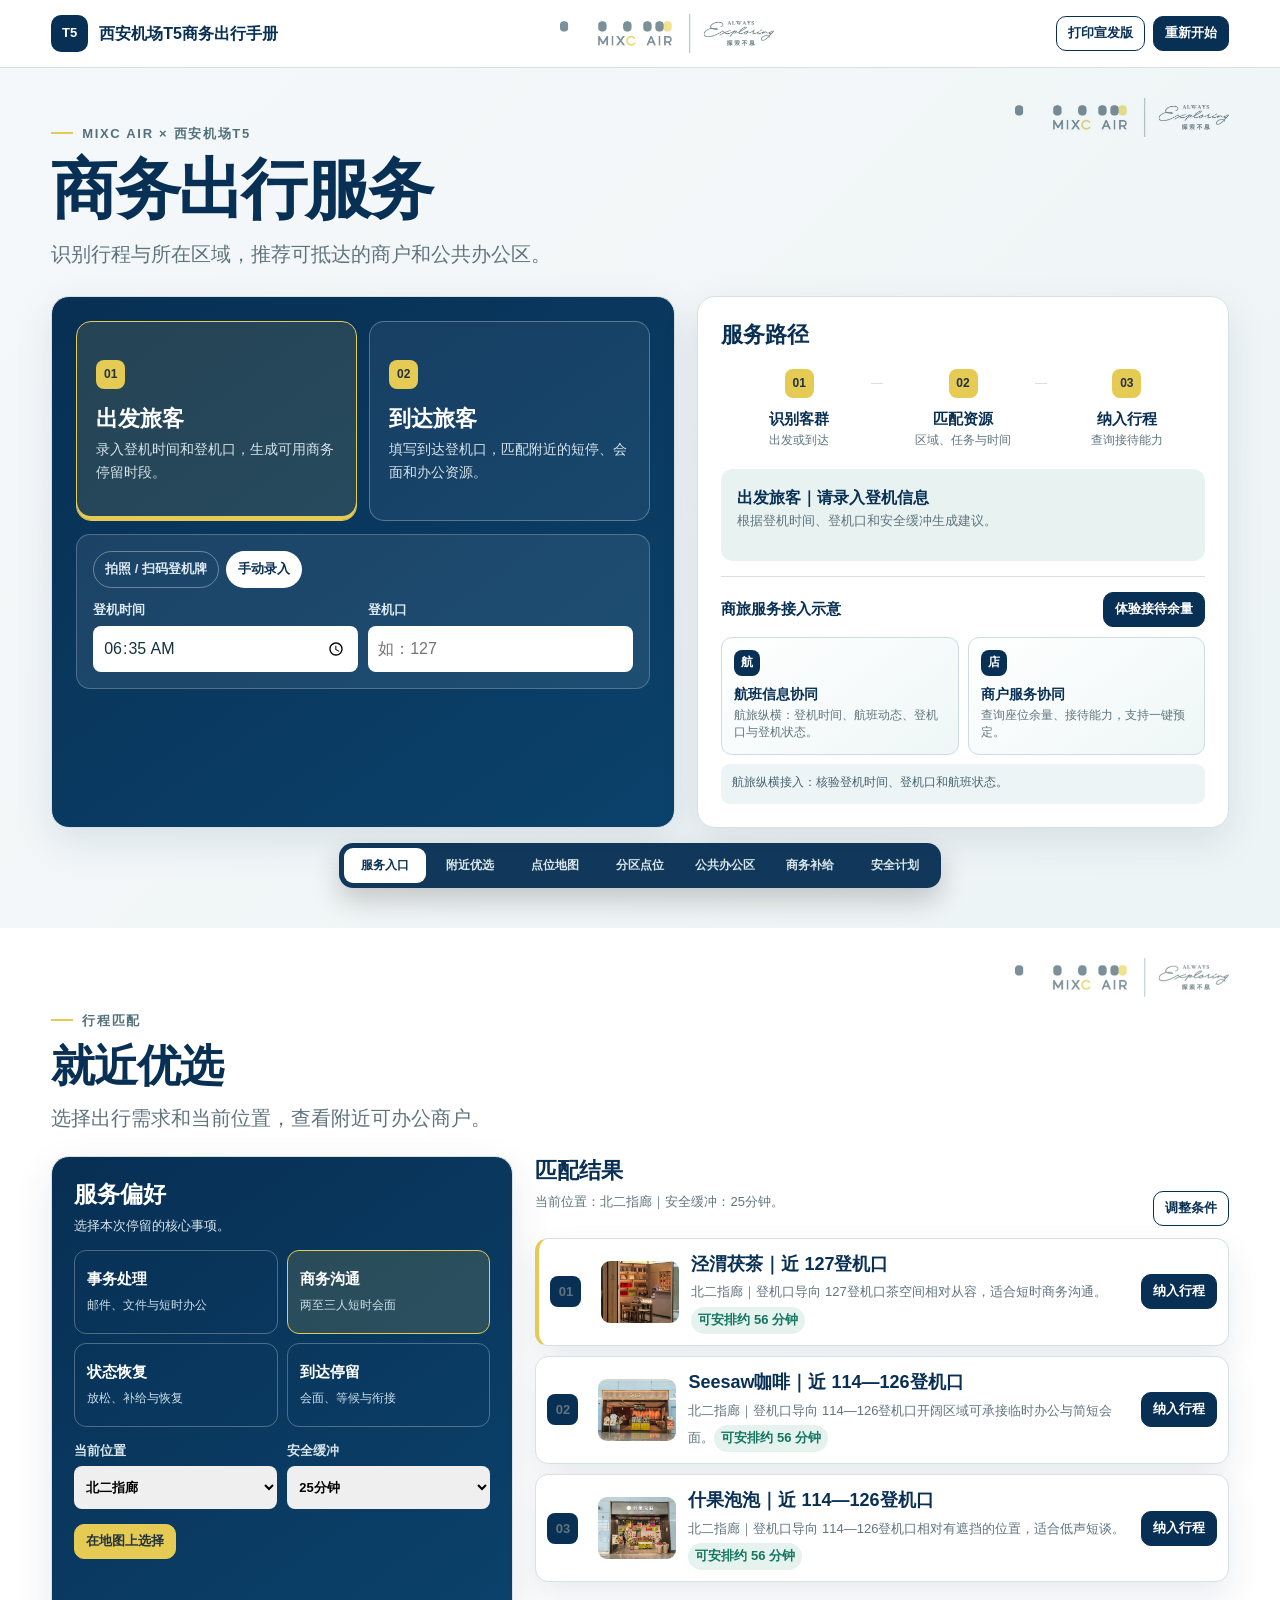
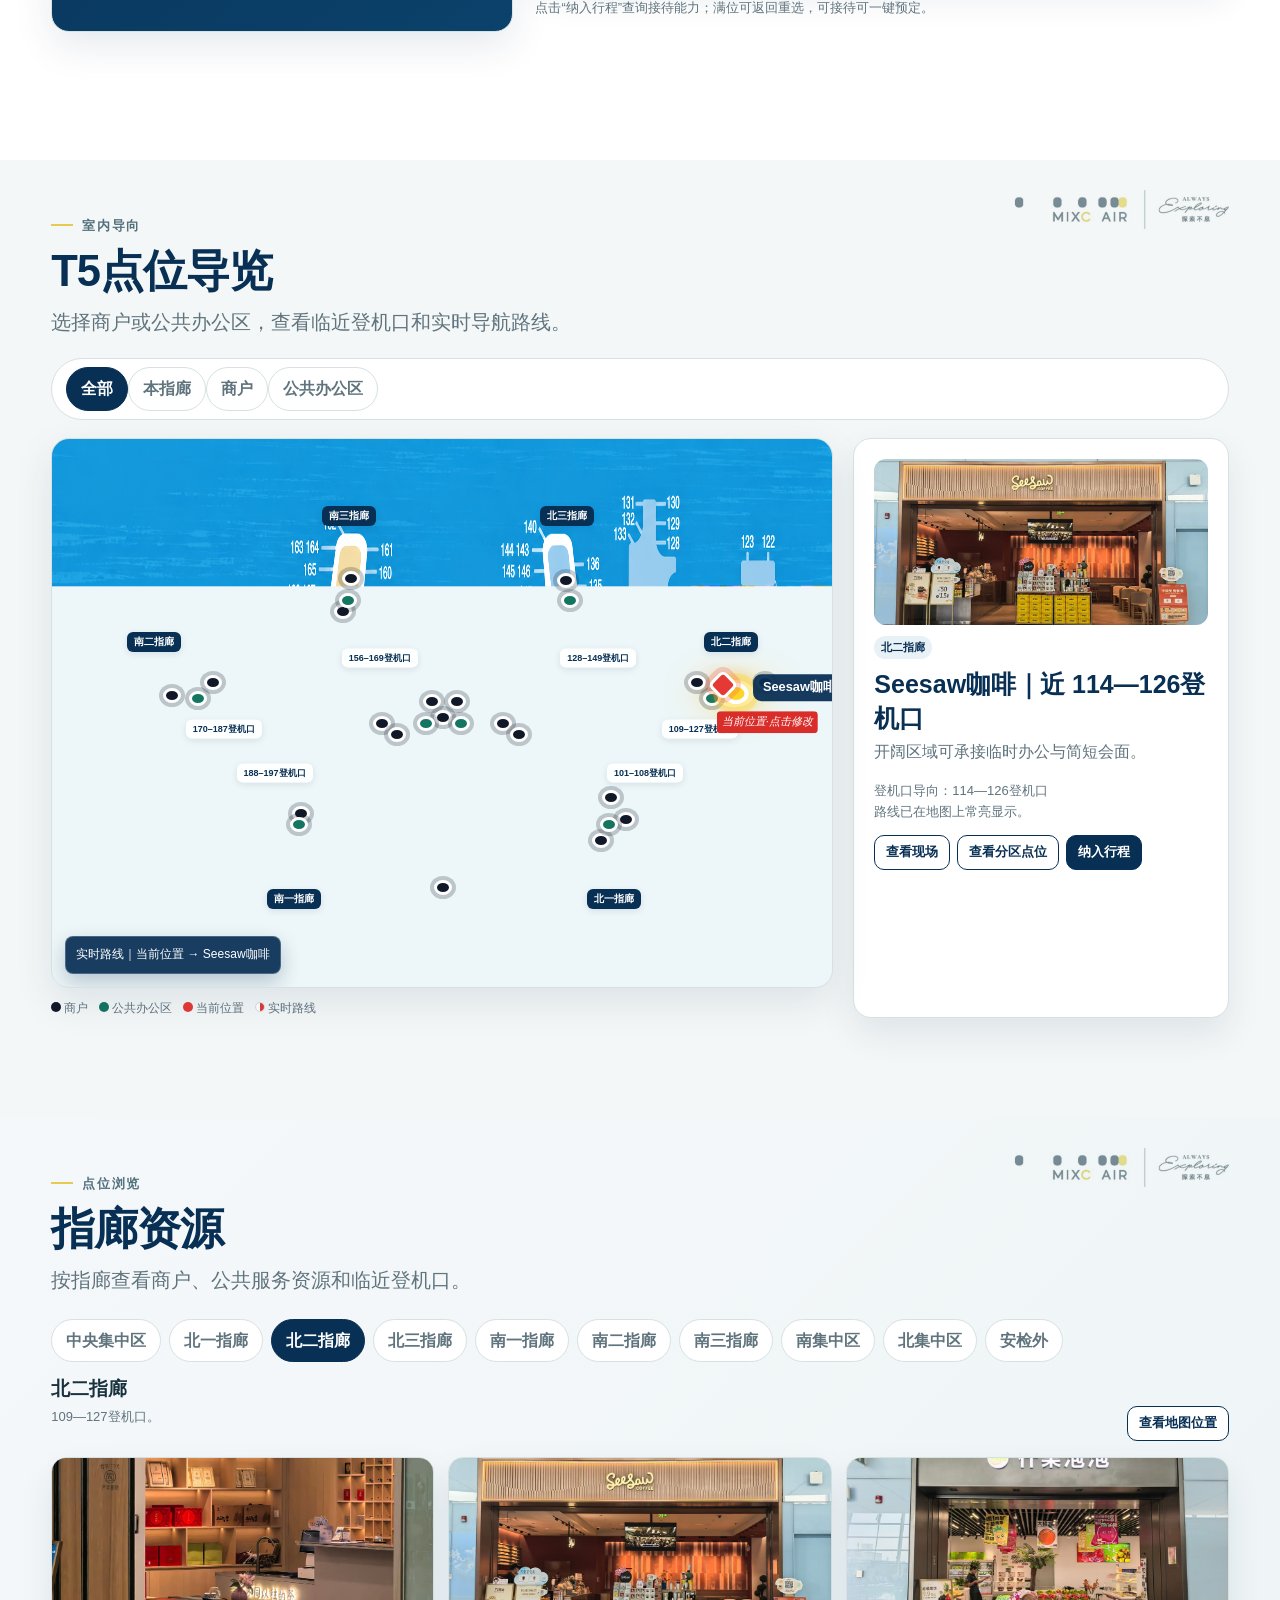
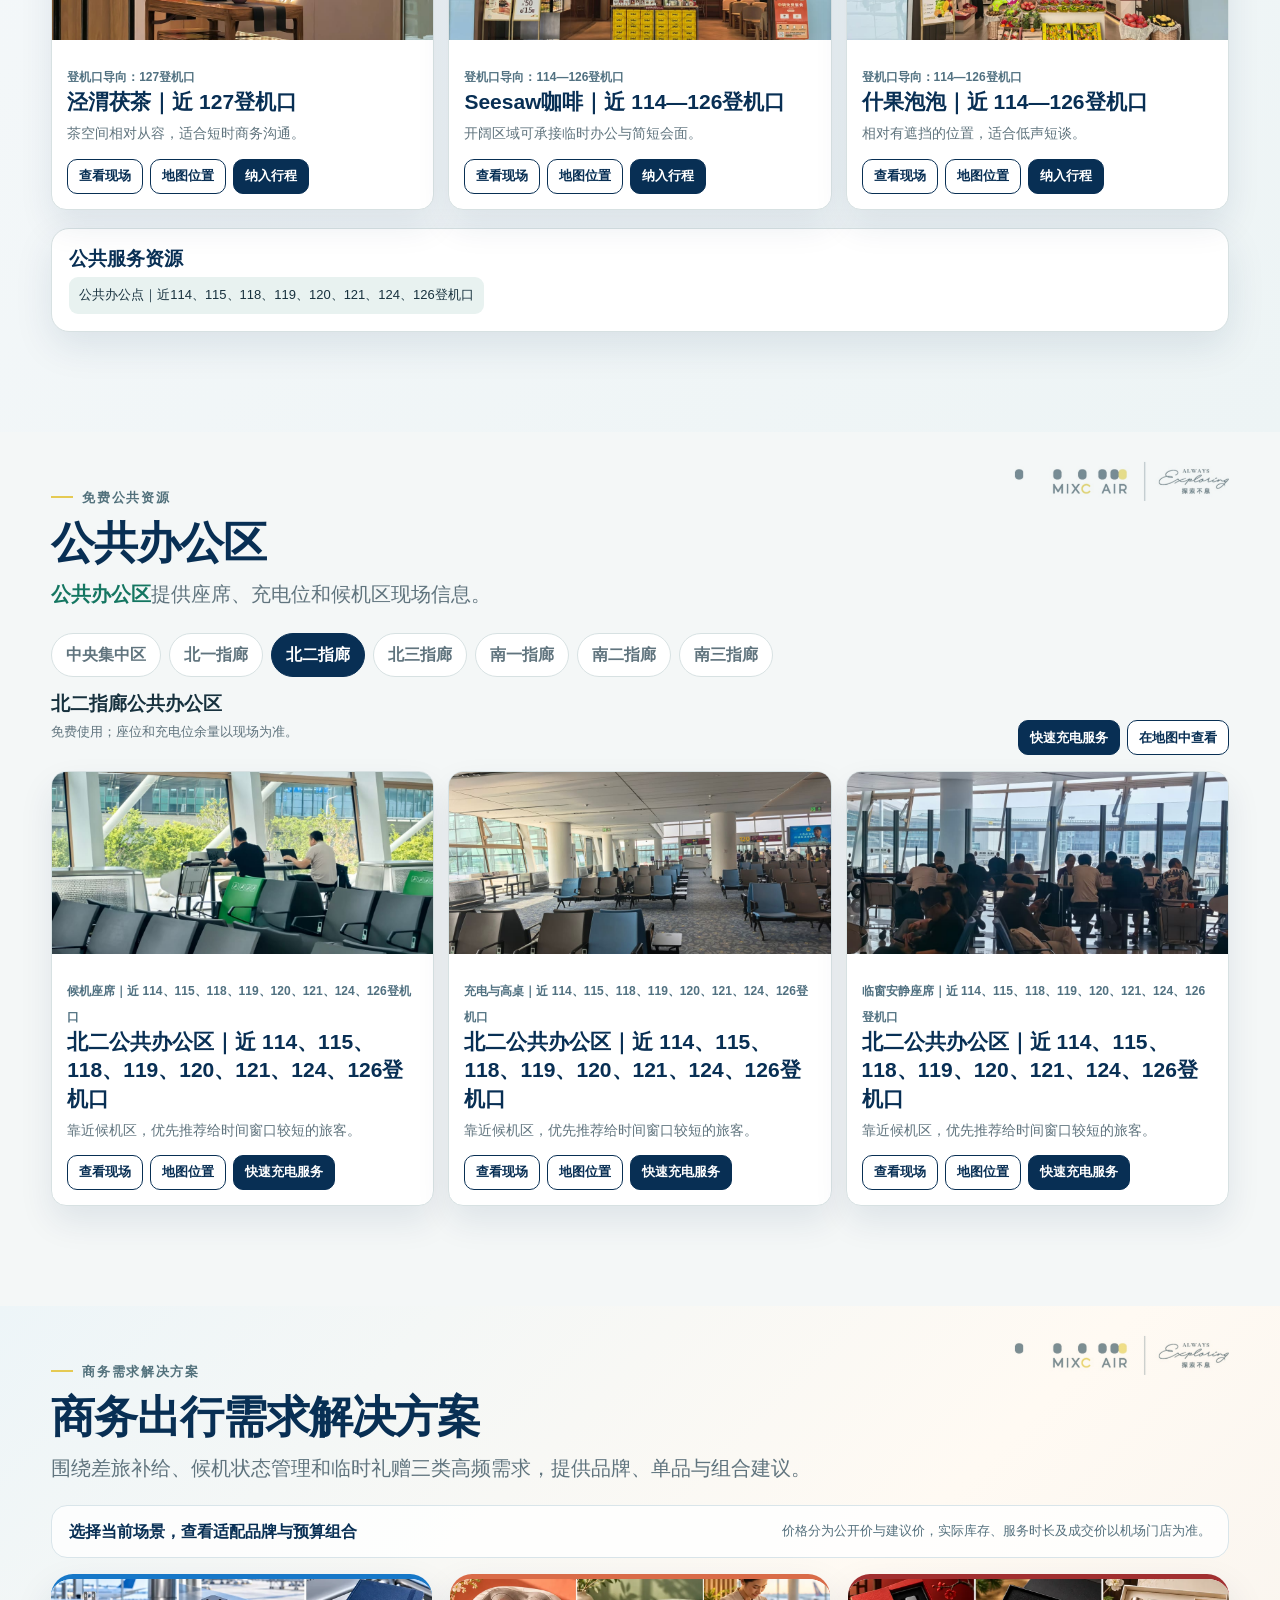
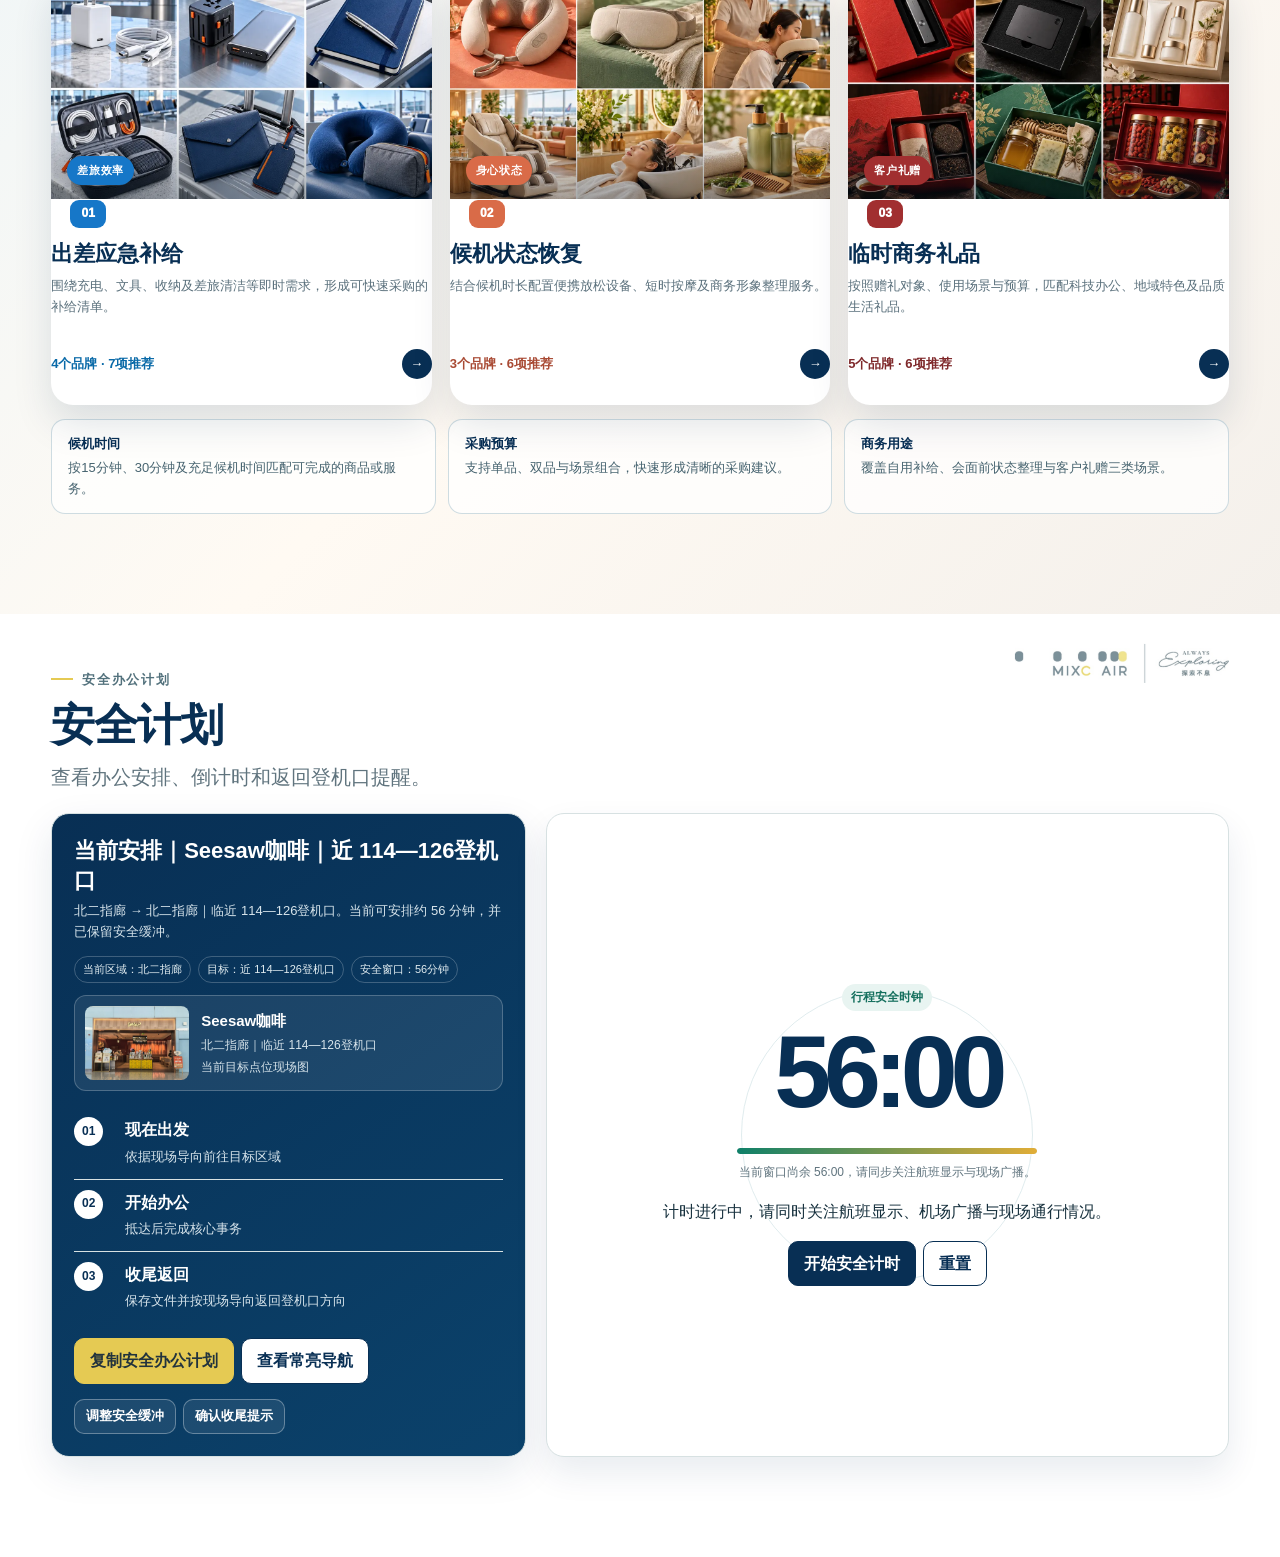
==== commit b26e87f5: "刷新最新版导航底图缓存" ====
--- a/index.html
+++ b/index.html
@@ -2284,7 +2284,7 @@
     </div>
     <div class="toast" id="toast">预约凭证已生成，请向门店服务人员出示。</div>
     <script>
-      window.__ASSETS__={"assets/logo.jpg":"fast-assets-v1/logo.jpg?v=20261016-1","assets/map.png":"fast-assets-v1/map.png?v=20261016-1","assets/p1.jpg":"fast-assets-v1/p1.jpg?v=20261016-1","assets/p10.jpg":"fast-assets-v1/p10.jpg?v=20261016-1","assets/p11.jpg":"fast-assets-v1/p11.jpg?v=20261016-1","assets/p12.jpg":"fast-assets-v1/p12.jpg?v=20261016-1","assets/p13.jpg":"fast-assets-v1/p13.jpg?v=20261016-1","assets/p14.jpg":"fast-assets-v1/p14.jpg?v=20261016-1","assets/p15.jpg":"fast-assets-v1/p15.jpg?v=20261016-1","assets/p16.jpg":"fast-assets-v1/p16.jpg?v=20261016-1","assets/p17.jpg":"fast-assets-v1/p17.jpg?v=20261016-1","assets/p18.jpg":"fast-assets-v1/p18.jpg?v=20261016-1","assets/p19.jpg":"fast-assets-v1/p19.jpg?v=20261016-1","assets/p2.jpg":"fast-assets-v1/p2.jpg?v=20261016-1","assets/p20.jpg":"fast-assets-v1/p20.jpg?v=20261016-1","assets/p21.jpg":"fast-assets-v1/p21.jpg?v=20261016-1","assets/p22.jpg":"fast-assets-v1/p22.jpg?v=20261016-1","assets/p23.jpg":"fast-assets-v1/p23.jpg?v=20261016-1","assets/p24.jpg":"fast-assets-v1/p24.jpg?v=20261016-1","assets/p25.jpg":"fast-assets-v1/p25.jpg?v=20261016-1","assets/p26.jpg":"fast-assets-v1/p26.jpg?v=20261016-1","assets/p27.jpg":"fast-assets-v1/p27.jpg?v=20261016-1","assets/p28.jpg":"fast-assets-v1/p28.jpg?v=20261016-1","assets/p29.jpg":"fast-assets-v1/p29.jpg?v=20261016-1","assets/p3.jpg":"fast-assets-v1/p3.jpg?v=20261016-1","assets/p30.jpg":"fast-assets-v1/p30.jpg?v=20261016-1","assets/p31.jpg":"fast-assets-v1/p31.jpg?v=20261016-1","assets/p32.jpg":"fast-assets-v1/p32.jpg?v=20261016-1","assets/p33.jpg":"fast-assets-v1/p33.jpg?v=20261016-1","assets/p34.jpg":"fast-assets-v1/p34.jpg?v=20261016-1","assets/p35.jpg":"fast-assets-v1/p35.jpg?v=20261016-1","assets/p36.jpg":"fast-assets-v1/p36.jpg?v=20261016-1","assets/p37.jpg":"fast-assets-v1/p37.jpg?v=20261016-1","assets/p38.jpg":"fast-assets-v1/p38.jpg?v=20261016-1","assets/p39.jpg":"fast-assets-v1/p39.jpg?v=20261016-1","assets/p4.jpg":"fast-assets-v1/p4.jpg?v=20261016-1","assets/p40.jpg":"fast-assets-v1/p40.jpg?v=20261016-1","assets/p41.jpg":"fast-assets-v1/p41.jpg?v=20261016-1","assets/p42.jpg":"fast-assets-v1/p42.jpg?v=20261016-1","assets/p43.jpg":"fast-assets-v1/p43.jpg?v=20261016-1","assets/p44.jpg":"fast-assets-v1/p44.jpg?v=20261016-1","assets/p45.jpg":"fast-assets-v1/p45.jpg?v=20261016-1","assets/p46.jpg":"fast-assets-v1/p46.jpg?v=20261016-1","assets/p47.jpg":"fast-assets-v1/p47.jpg?v=20261016-1","assets/p48.jpg":"fast-assets-v1/p48.jpg?v=20261016-1","assets/p49.jpg":"fast-assets-v1/p49.jpg?v=20261016-1","assets/p5.jpg":"fast-assets-v1/p5.jpg?v=20261016-1","assets/p50.jpg":"fast-assets-v1/p50.jpg?v=20261016-1","assets/p51.jpg":"fast-assets-v1/p51.jpg?v=20261016-1","assets/p52.jpg":"fast-assets-v1/p52.jpg?v=20261016-1","assets/p53.jpg":"fast-assets-v1/p53.jpg?v=20261016-1","assets/p54.jpg":"fast-assets-v1/p54.jpg?v=20261016-1","assets/p55.jpg":"fast-assets-v1/p55.jpg?v=20261016-1","assets/p56.jpg":"fast-assets-v1/p56.jpg?v=20261016-1","assets/p57.jpg":"fast-assets-v1/p57.jpg?v=20261016-1","assets/p58.jpg":"fast-assets-v1/p58.jpg?v=20261016-1","assets/p59.jpg":"fast-assets-v1/p59.jpg?v=20261016-1","assets/p6.jpg":"fast-assets-v1/p6.jpg?v=20261016-1","assets/p60.jpg":"fast-assets-v1/p60.jpg?v=20261016-1","assets/p61.jpg":"fast-assets-v1/p61.jpg?v=20261016-1","assets/p62.jpg":"fast-assets-v1/p62.jpg?v=20261016-1","assets/p63.jpg":"fast-assets-v1/p63.jpg?v=20261016-1","assets/p64.jpg":"fast-assets-v1/p64.jpg?v=20261016-1","assets/p7.jpg":"fast-assets-v1/p7.jpg?v=20261016-1","assets/p8.jpg":"fast-assets-v1/p8.jpg?v=20261016-1","assets/p9.jpg":"fast-assets-v1/p9.jpg?v=20261016-1"};
+      window.__ASSETS__={"assets/logo.jpg":"fast-assets-v1/logo.jpg?v=20261016-1","assets/map.png":"fast-assets-v1/map.png?v=20261016-2","assets/p1.jpg":"fast-assets-v1/p1.jpg?v=20261016-1","assets/p10.jpg":"fast-assets-v1/p10.jpg?v=20261016-1","assets/p11.jpg":"fast-assets-v1/p11.jpg?v=20261016-1","assets/p12.jpg":"fast-assets-v1/p12.jpg?v=20261016-1","assets/p13.jpg":"fast-assets-v1/p13.jpg?v=20261016-1","assets/p14.jpg":"fast-assets-v1/p14.jpg?v=20261016-1","assets/p15.jpg":"fast-assets-v1/p15.jpg?v=20261016-1","assets/p16.jpg":"fast-assets-v1/p16.jpg?v=20261016-1","assets/p17.jpg":"fast-assets-v1/p17.jpg?v=20261016-1","assets/p18.jpg":"fast-assets-v1/p18.jpg?v=20261016-1","assets/p19.jpg":"fast-assets-v1/p19.jpg?v=20261016-1","assets/p2.jpg":"fast-assets-v1/p2.jpg?v=20261016-1","assets/p20.jpg":"fast-assets-v1/p20.jpg?v=20261016-1","assets/p21.jpg":"fast-assets-v1/p21.jpg?v=20261016-1","assets/p22.jpg":"fast-assets-v1/p22.jpg?v=20261016-1","assets/p23.jpg":"fast-assets-v1/p23.jpg?v=20261016-1","assets/p24.jpg":"fast-assets-v1/p24.jpg?v=20261016-1","assets/p25.jpg":"fast-assets-v1/p25.jpg?v=20261016-1","assets/p26.jpg":"fast-assets-v1/p26.jpg?v=20261016-1","assets/p27.jpg":"fast-assets-v1/p27.jpg?v=20261016-1","assets/p28.jpg":"fast-assets-v1/p28.jpg?v=20261016-1","assets/p29.jpg":"fast-assets-v1/p29.jpg?v=20261016-1","assets/p3.jpg":"fast-assets-v1/p3.jpg?v=20261016-1","assets/p30.jpg":"fast-assets-v1/p30.jpg?v=20261016-1","assets/p31.jpg":"fast-assets-v1/p31.jpg?v=20261016-1","assets/p32.jpg":"fast-assets-v1/p32.jpg?v=20261016-1","assets/p33.jpg":"fast-assets-v1/p33.jpg?v=20261016-1","assets/p34.jpg":"fast-assets-v1/p34.jpg?v=20261016-1","assets/p35.jpg":"fast-assets-v1/p35.jpg?v=20261016-1","assets/p36.jpg":"fast-assets-v1/p36.jpg?v=20261016-1","assets/p37.jpg":"fast-assets-v1/p37.jpg?v=20261016-1","assets/p38.jpg":"fast-assets-v1/p38.jpg?v=20261016-1","assets/p39.jpg":"fast-assets-v1/p39.jpg?v=20261016-1","assets/p4.jpg":"fast-assets-v1/p4.jpg?v=20261016-1","assets/p40.jpg":"fast-assets-v1/p40.jpg?v=20261016-1","assets/p41.jpg":"fast-assets-v1/p41.jpg?v=20261016-1","assets/p42.jpg":"fast-assets-v1/p42.jpg?v=20261016-1","assets/p43.jpg":"fast-assets-v1/p43.jpg?v=20261016-1","assets/p44.jpg":"fast-assets-v1/p44.jpg?v=20261016-1","assets/p45.jpg":"fast-assets-v1/p45.jpg?v=20261016-1","assets/p46.jpg":"fast-assets-v1/p46.jpg?v=20261016-1","assets/p47.jpg":"fast-assets-v1/p47.jpg?v=20261016-1","assets/p48.jpg":"fast-assets-v1/p48.jpg?v=20261016-1","assets/p49.jpg":"fast-assets-v1/p49.jpg?v=20261016-1","assets/p5.jpg":"fast-assets-v1/p5.jpg?v=20261016-1","assets/p50.jpg":"fast-assets-v1/p50.jpg?v=20261016-1","assets/p51.jpg":"fast-assets-v1/p51.jpg?v=20261016-1","assets/p52.jpg":"fast-assets-v1/p52.jpg?v=20261016-1","assets/p53.jpg":"fast-assets-v1/p53.jpg?v=20261016-1","assets/p54.jpg":"fast-assets-v1/p54.jpg?v=20261016-1","assets/p55.jpg":"fast-assets-v1/p55.jpg?v=20261016-1","assets/p56.jpg":"fast-assets-v1/p56.jpg?v=20261016-1","assets/p57.jpg":"fast-assets-v1/p57.jpg?v=20261016-1","assets/p58.jpg":"fast-assets-v1/p58.jpg?v=20261016-1","assets/p59.jpg":"fast-assets-v1/p59.jpg?v=20261016-1","assets/p6.jpg":"fast-assets-v1/p6.jpg?v=20261016-1","assets/p60.jpg":"fast-assets-v1/p60.jpg?v=20261016-1","assets/p61.jpg":"fast-assets-v1/p61.jpg?v=20261016-1","assets/p62.jpg":"fast-assets-v1/p62.jpg?v=20261016-1","assets/p63.jpg":"fast-assets-v1/p63.jpg?v=20261016-1","assets/p64.jpg":"fast-assets-v1/p64.jpg?v=20261016-1","assets/p7.jpg":"fast-assets-v1/p7.jpg?v=20261016-1","assets/p8.jpg":"fast-assets-v1/p8.jpg?v=20261016-1","assets/p9.jpg":"fast-assets-v1/p9.jpg?v=20261016-1"};
     </script>
     <script>
       const A = window.__ASSETS__;
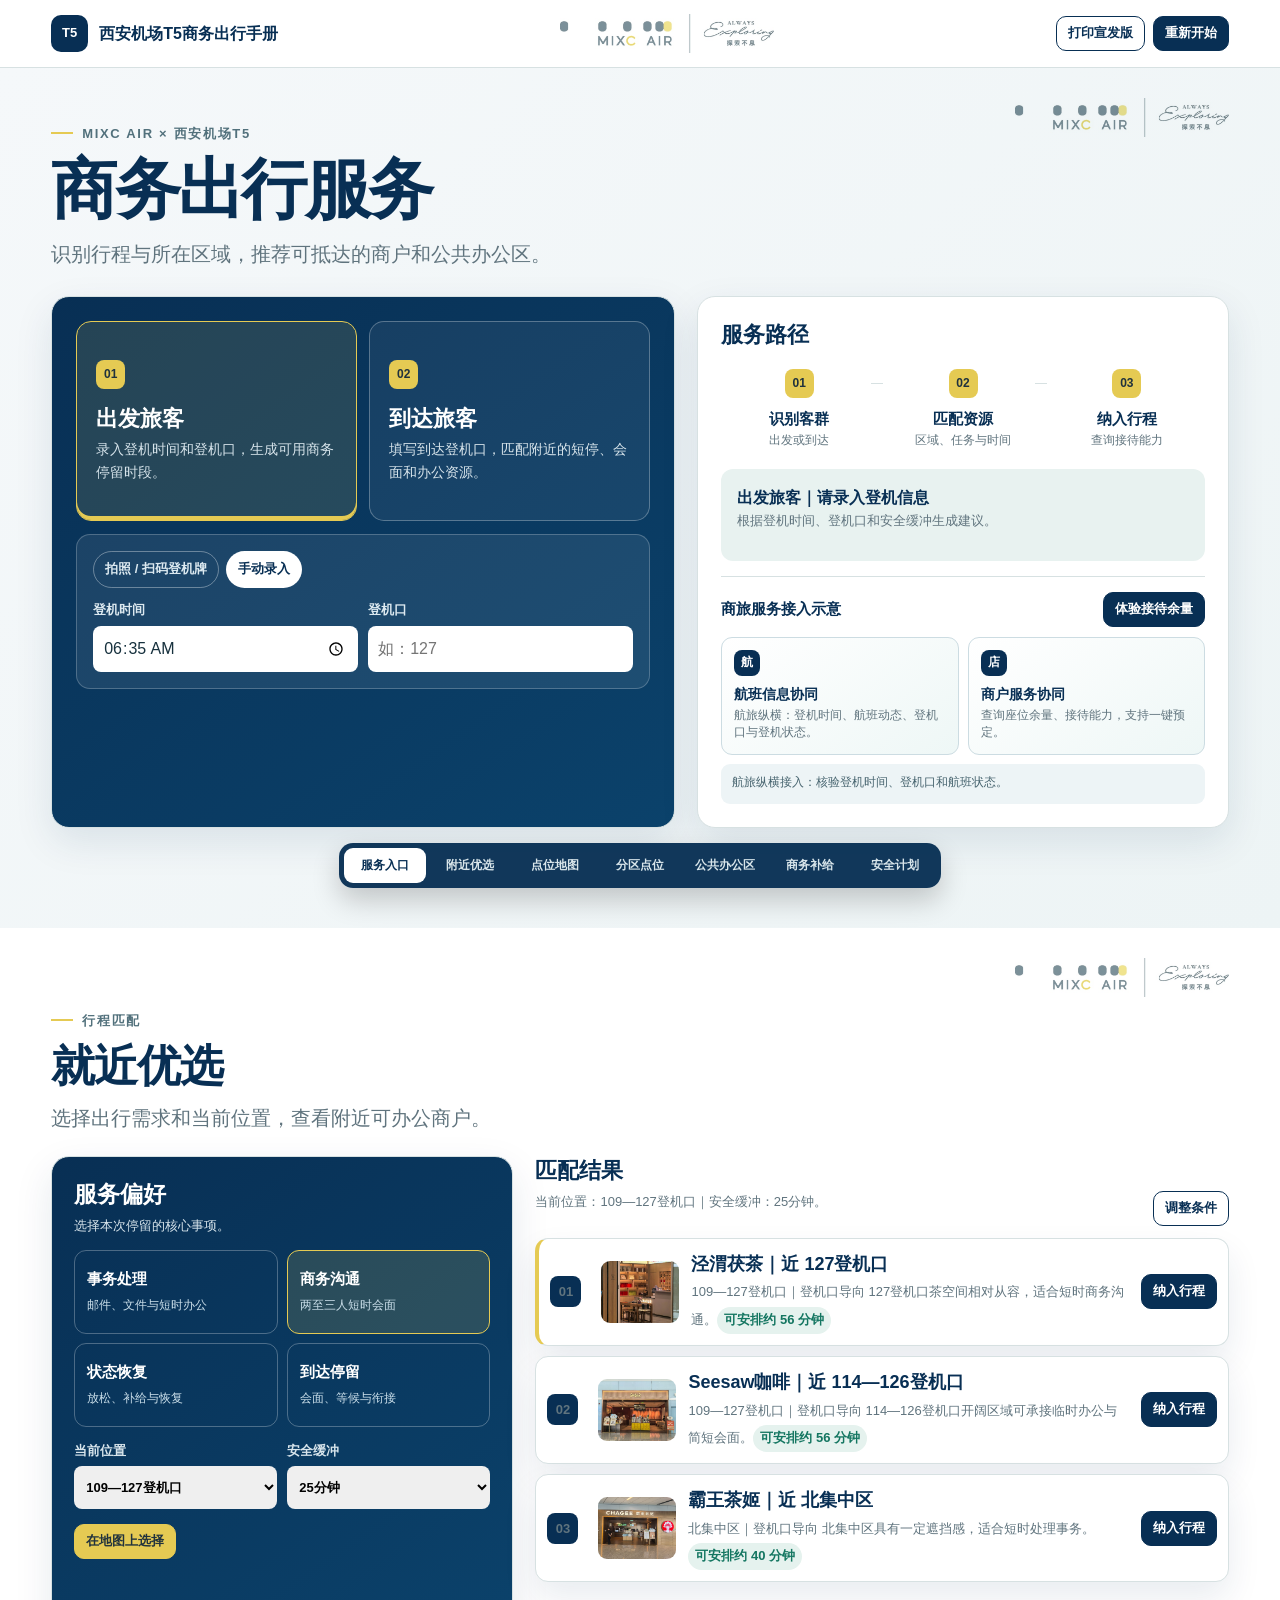
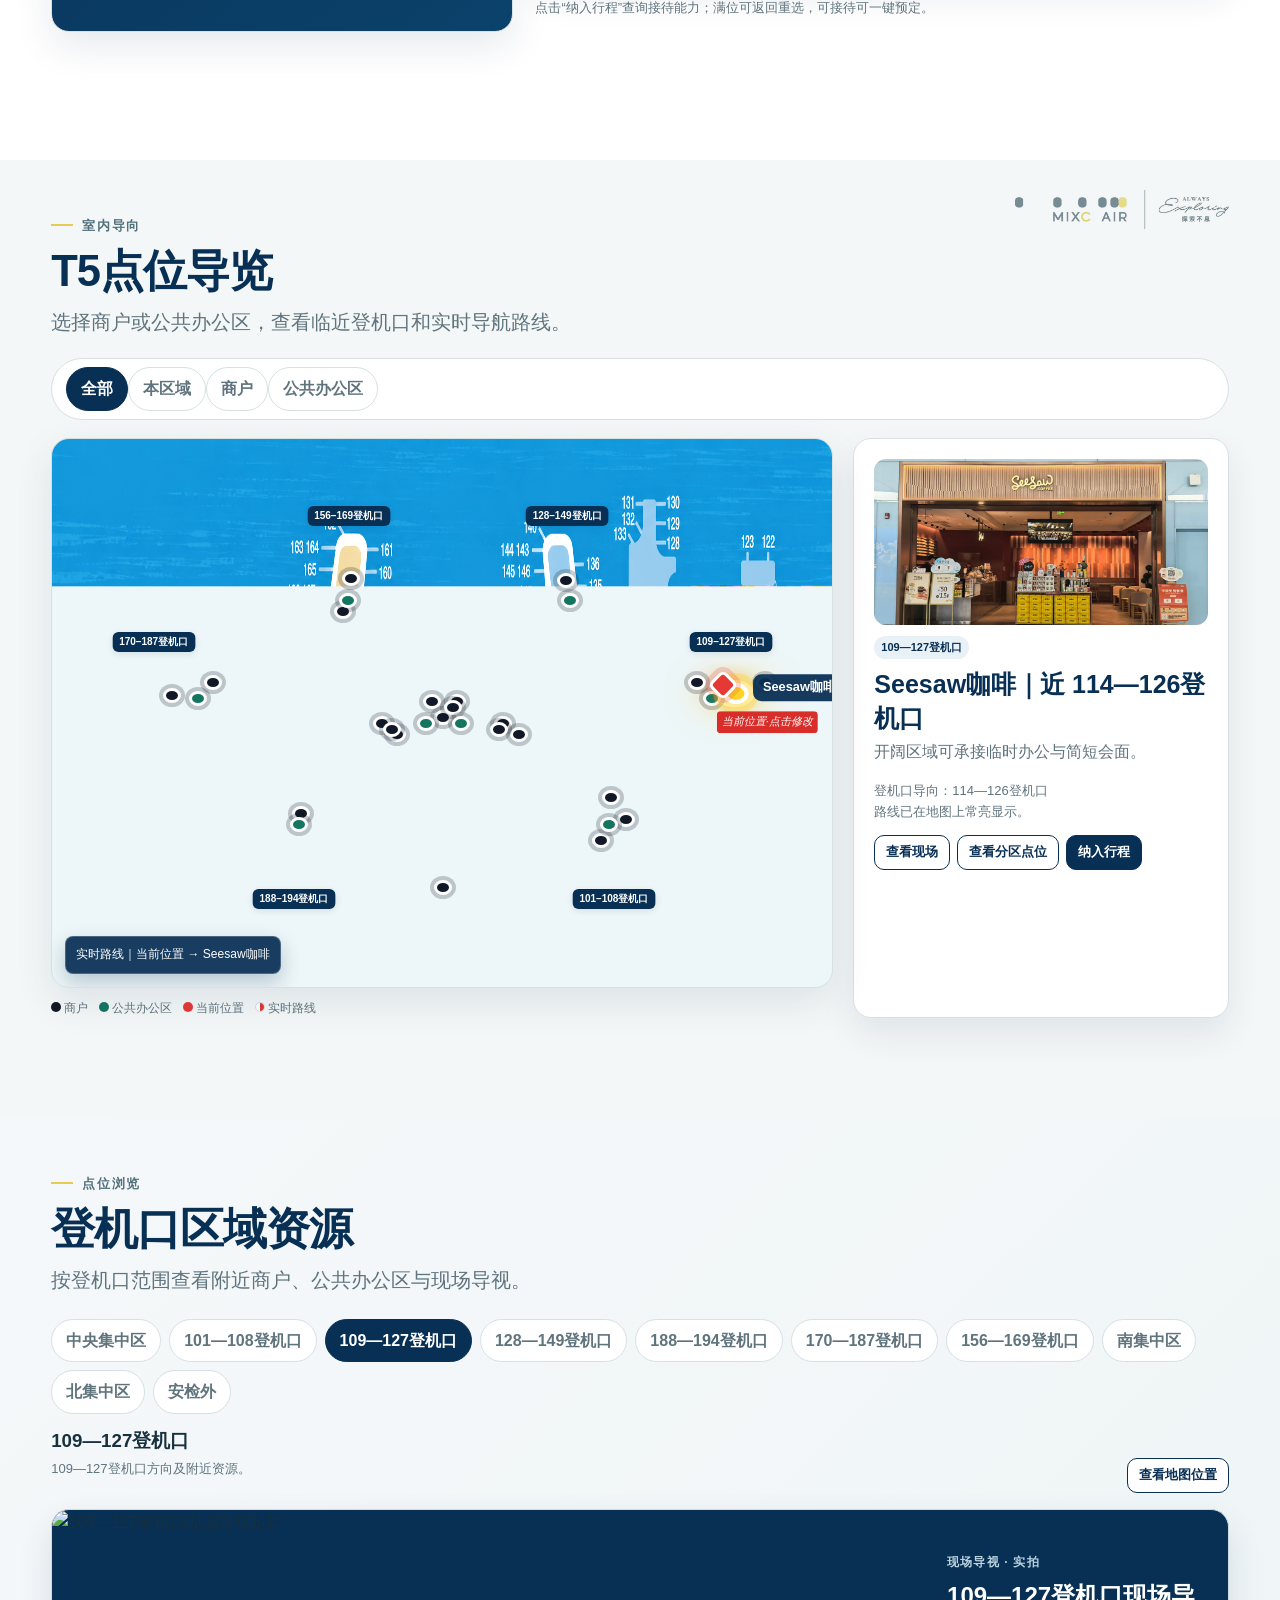
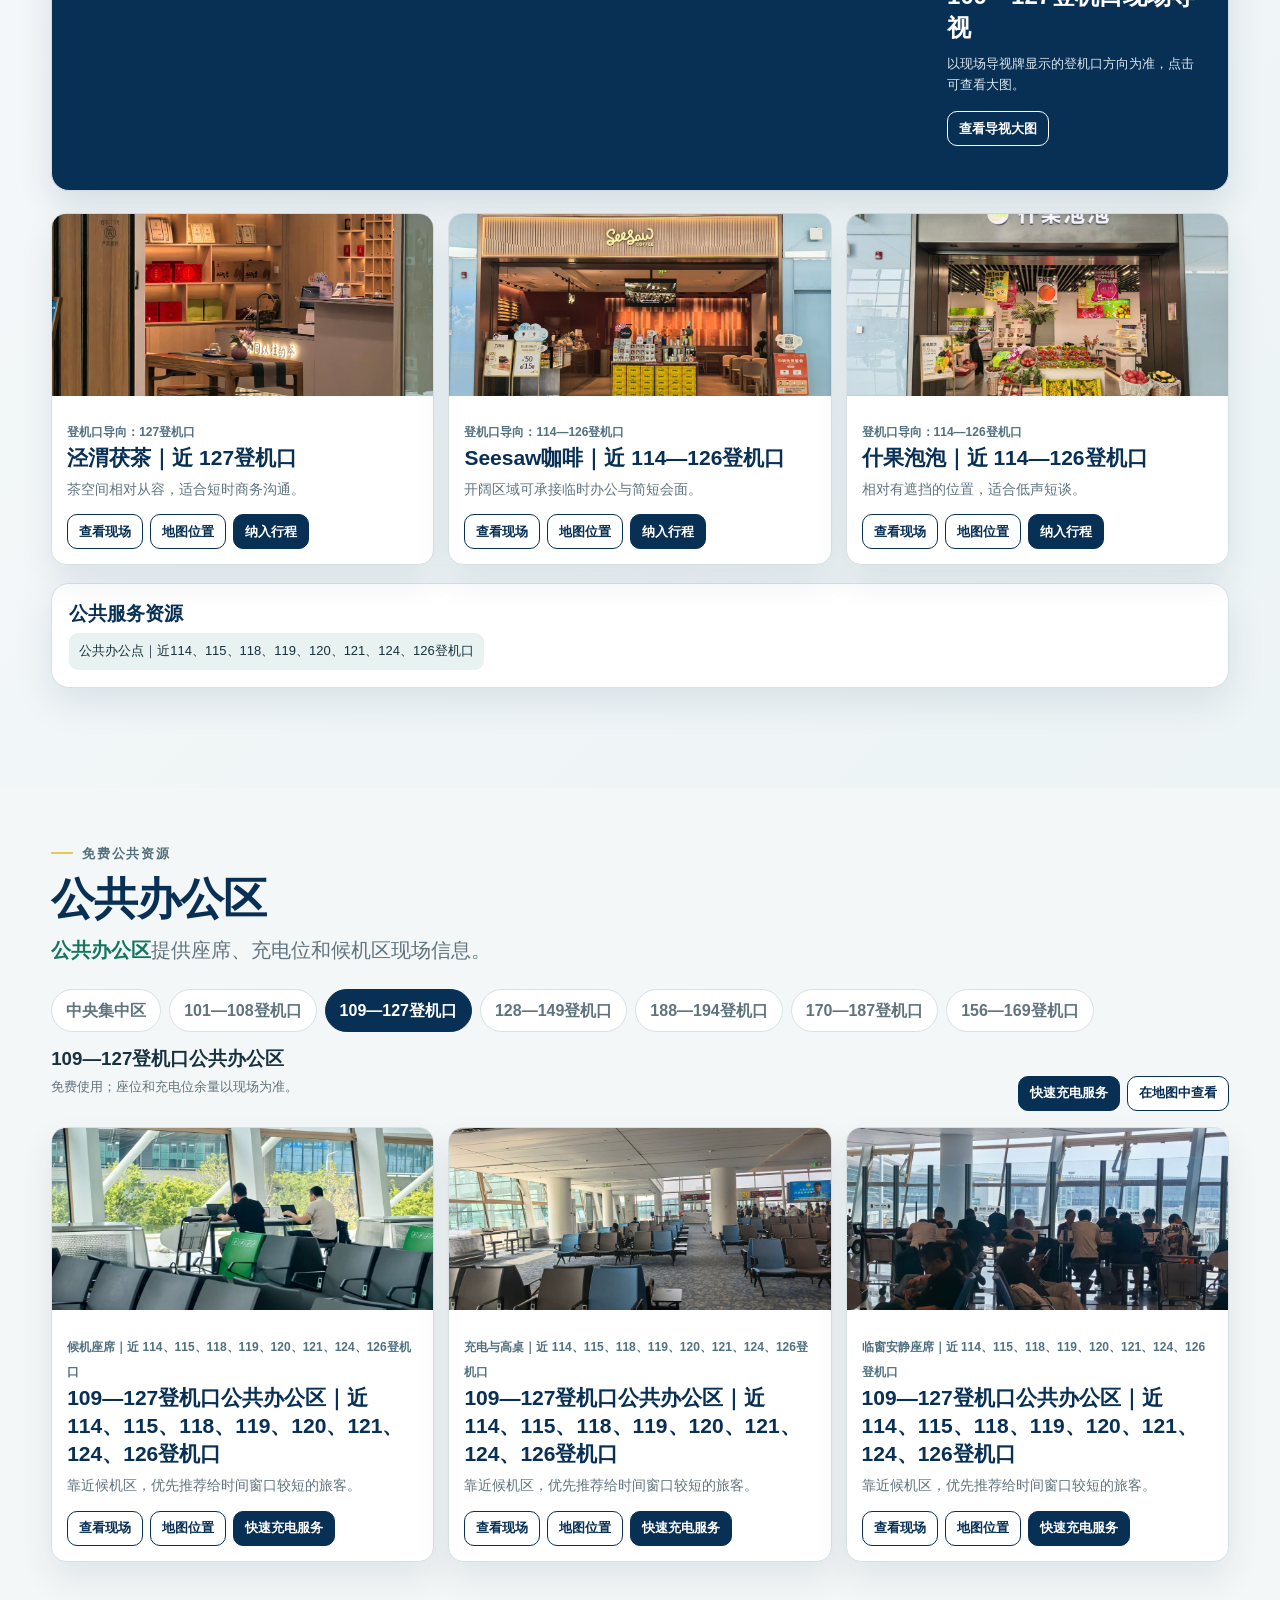
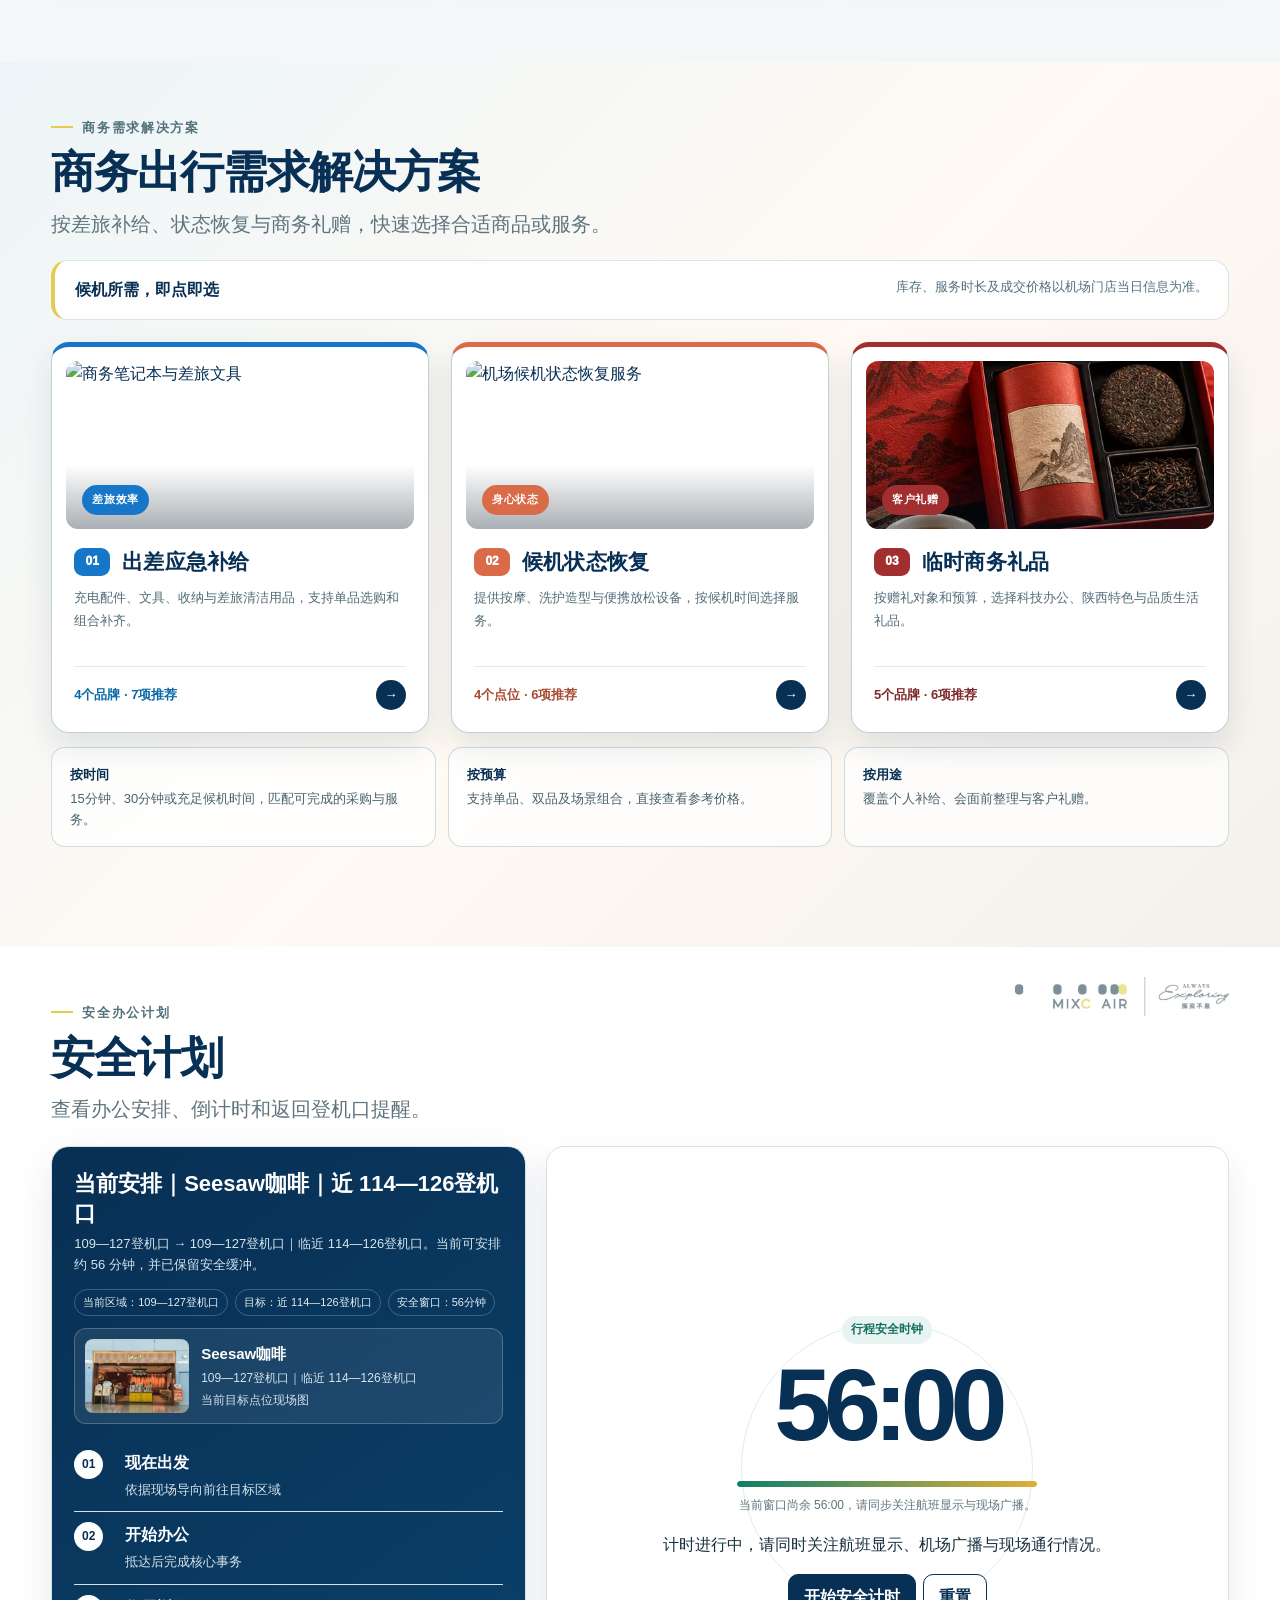
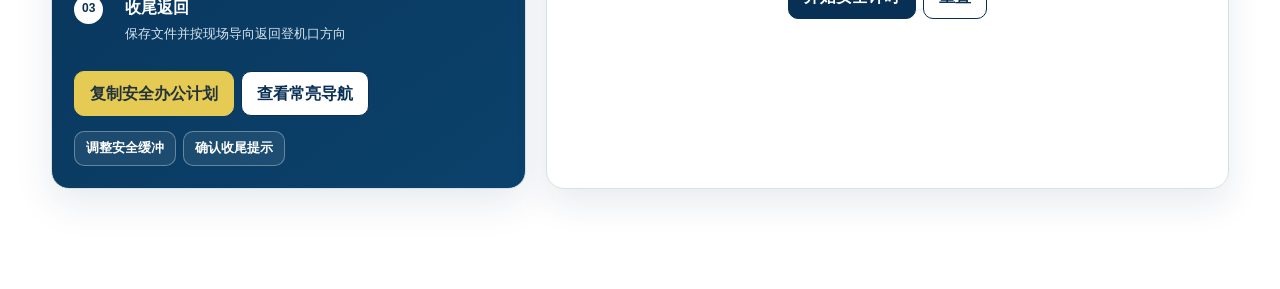
==== commit 8619ad7f: "更新商务出行手册导视图片、状态恢复与充电服务" ====
--- a/index.html
+++ b/index.html
@@ -1753,6 +1753,76 @@
       @media (max-width:600px) {
         .commerce-head-visual { right:0; width:55%; opacity:.18; }
         .solution-choice p { min-height:0; }
+      }
+
+      /* 2026-10 商务化版式与登机口实景增强 */
+      #solutions .wrap { max-width: 1280px; }
+      #solutions .lead { max-width: 760px; }
+      .solution-leadline {
+        align-items: flex-start;
+        margin: 16px 0 22px;
+        padding: 16px 20px;
+        border-left: 4px solid var(--gold);
+        background: rgba(255,255,255,.9);
+      }
+      .solution-leadline b { max-width: 45%; line-height: 1.6; }
+      .solution-leadline span { max-width: 48%; line-height: 1.6; text-align: right; }
+      .solution-choice-grid { gap: 22px; }
+      .solution-choice {
+        min-height: 0;
+        border: 1px solid rgba(156,180,191,.6);
+        border-top-width: 4px;
+        border-radius: 18px;
+        box-shadow: 0 14px 32px rgba(8,47,84,.11);
+      }
+      .solution-visual { margin: 14px 14px 0; border-radius: 12px; }
+      .solution-choice img { height: 168px; object-fit: cover; }
+      .solution-choice-copy { display: block; padding: 19px 22px 22px; }
+      .solution-title-row { display: flex; align-items: center; gap: 12px; margin-bottom: 11px; }
+      .solution-choice .solution-no { flex: 0 0 36px; margin: 0; }
+      .solution-choice h3 { margin: 0; font-size: 21px; letter-spacing: .01em; }
+      .solution-choice p { min-height: 62px; margin: 0 0 17px; color: #516b77; font-size: 13px; line-height: 1.75; }
+      .solution-open { padding-top: 13px; border-top: 1px solid #e1e9ec; }
+      .solution-bottom > div { min-height: 74px; padding: 16px 18px; line-height: 1.62; }
+
+      .gate-photo-panel {
+        position: relative;
+        display: grid;
+        grid-template-columns: minmax(0,1.65fr) minmax(230px,.58fr);
+        min-height: 260px;
+        margin: 16px 0 22px;
+        overflow: hidden;
+        border: 1px solid #cfdde3;
+        border-radius: 18px;
+        background: #082f54;
+        box-shadow: 0 15px 34px rgba(8,47,84,.12);
+      }
+      .gate-photo-panel img { width: 100%; height: 280px; object-fit: cover; display: block; }
+      .gate-photo-copy { display: flex; flex-direction: column; justify-content: center; padding: 25px; color: #fff; }
+      .gate-photo-copy span { color: #b9d3df; font-size: 12px; font-weight: 900; letter-spacing: .1em; }
+      .gate-photo-copy h3 { margin: 8px 0 8px; color: #fff; font-size: 24px; }
+      .gate-photo-copy p { margin: 0 0 16px; color: #d9e7ed; font-size: 13px; line-height: 1.65; }
+      .gate-photo-copy .btn { align-self: flex-start; border-color: #fff; background: transparent; color: #fff; }
+
+      .charge-panel { width: min(1040px,100%); }
+      .charge-body { padding: 24px; }
+      .charge-item { overflow: hidden; padding: 0; box-shadow: 0 10px 24px rgba(8,47,84,.07); }
+      .charge-item img { width: 100%; height: 165px; display: block; object-fit: cover; }
+      .charge-item-copy { padding: 16px 17px 18px; }
+      .charge-item-head { display: flex; align-items: center; gap: 10px; margin-bottom: 9px; }
+      .charge-item i { flex: 0 0 34px; width: 34px; height: 34px; margin: 0; }
+      .charge-item b { margin: 0; font-size: 16px; }
+      .charge-item p { margin: 0 0 10px; color: #607782; font-size: 12px; line-height: 1.65; }
+      .charge-detail { display: block; padding-top: 10px; border-top: 1px solid #e2eaed; color: #204866 !important; font-weight: 800; }
+      .charge-price { display: inline-block; margin-top: 7px; color: #9c6900; font-size: 13px; font-weight: 900; }
+      .charge-pending { border-left-color: #147661; background: #edf7f4; color: #375f56; }
+
+      @media (max-width: 760px) {
+        .solution-leadline b, .solution-leadline span { max-width: none; text-align: left; }
+        .solution-choice img { height: 150px; }
+        .gate-photo-panel { grid-template-columns: 1fr; }
+        .gate-photo-panel img { height: 210px; }
+        .gate-photo-copy { padding: 19px; }
       }
 
     </style>
@@ -1822,7 +1892,7 @@
               <div class="entry-form hidden" id="arrivalForm">
                 <h3>到达登机口</h3>
                 <p>
-                  填写航班到达登机口，自动匹配所在指廊附近资源。
+                  填写航班到达登机口，自动匹配附近资源。
                 </p>
                 <div class="fields">
                   <div class="field">
@@ -1900,7 +1970,7 @@
                 </button>
               </div>
               <div class="compact-fields">
-                <label>当前位置<select id="zone"><option value="central">中央集中区</option><option value="n1">北一指廊</option><option value="n2">北二指廊</option><option value="n3">北三指廊</option><option value="s1">南一指廊</option><option value="s2">南二指廊</option><option value="s3">南三指廊</option><option value="south">南集中区</option><option value="north">北集中区</option><option value="outside">安检外</option></select></label><label id="bufferWrap" class="">安全缓冲<select id="buffer">
+                <label>当前位置<select id="zone"><option value="central">中央集中区</option><option value="n1">101—108登机口</option><option value="n2">109—127登机口</option><option value="n3">128—149登机口</option><option value="s1">188—194登机口</option><option value="s2">170—187登机口</option><option value="s3">156—169登机口</option><option value="south">南集中区</option><option value="north">北集中区</option><option value="outside">安检外</option></select></label><label id="bufferWrap" class="">安全缓冲<select id="buffer">
                     <option value="15">15分钟</option>
                     <option value="25" selected="">25分钟</option>
                     <option value="35">35分钟</option>
@@ -1918,7 +1988,7 @@
                 </div>
                 <button class="btn sm" id="adjust">调整条件</button>
               </div>
-              <div class="reco-list" id="recoList"><article class="reco"><span class="rank">01</span><img src="fast-assets-v1/p22.jpg?v=20261016-1" alt="树夏现场照片"><div><b>树夏｜近 中央集中区</b><span>中央集中区｜登机口导向 中央集中区</span><span>位于各指廊之间，适合中途衔接与短时沟通。</span><span class="tag green">可安排约 322 分钟</span></div><button class="btn primary sm" data-plan="shuxia-c">纳入行程</button></article><article class="reco"><span class="rank">02</span><img src="fast-assets-v1/p24.jpg?v=20261016-1" alt="星巴克（南）现场照片"><div><b>星巴克（南）｜近 中央商业区南侧</b><span>中央集中区｜登机口导向 中央商业区南侧</span><span>适合电脑办公、短谈及行程确认。</span><span class="tag green">可安排约 322 分钟</span></div><button class="btn primary sm" data-plan="star-s">纳入行程</button></article><article class="reco"><span class="rank">03</span><img src="fast-assets-v1/p25.jpg?v=20261016-1" alt="星巴克（北）现场照片"><div><b>星巴克（北）｜近 临近到达出口</b><span>中央集中区｜登机口导向 临近到达出口</span><span>靠近出口，优先服务到达旅客的短停与会面。</span><span class="tag green">可安排约 322 分钟</span></div><button class="btn primary sm" data-plan="star-n">纳入行程</button></article></div>
+              <div class="reco-list" id="recoList"><article class="reco"><span class="rank">01</span><img src="fast-assets-v1/p22.jpg?v=20261016-1" alt="树夏现场照片"><div><b>树夏｜近 中央集中区</b><span>中央集中区｜登机口导向 中央集中区</span><span>位于中央连接区域，适合中途衔接与短时沟通。</span><span class="tag green">可安排约 322 分钟</span></div><button class="btn primary sm" data-plan="shuxia-c">纳入行程</button></article></div>
               <p class="print-note">
                 点击“纳入行程”查询接待能力；满位可返回重选，可接待可一键预定。
               </p>
@@ -1939,7 +2009,7 @@
           <div class="corridor-tab map-filters">
             <button class="corridor-tab map-filter" data-mapfilter="all">
               全部</button><button class="corridor-tab map-filter active" data-mapfilter="local">
-              本指廊</button><button class="corridor-tab map-filter" data-mapfilter="merchant">
+              本区域</button><button class="corridor-tab map-filter" data-mapfilter="merchant">
               商户</button><button class="corridor-tab map-filter" data-mapfilter="public">
               公共办公区
             </button>
@@ -1972,19 +2042,28 @@
         </div>
         <div class="wrap">
           <p class="eyebrow">点位浏览</p>
-          <h2>指廊资源</h2>
+          <h2>登机口区域资源</h2>
           <p class="lead">
-            按指廊查看商户、公共服务资源和临近登机口。
+            按登机口范围查看附近商户、公共办公区与现场导视。
           </p>
-          <div class="corridor-tabs" id="corridorTabs"><button class="corridor-tab active" data-corridor="central">中央集中区</button><button class="corridor-tab " data-corridor="n1">北一指廊</button><button class="corridor-tab " data-corridor="n2">北二指廊</button><button class="corridor-tab " data-corridor="n3">北三指廊</button><button class="corridor-tab " data-corridor="s1">南一指廊</button><button class="corridor-tab " data-corridor="s2">南二指廊</button><button class="corridor-tab " data-corridor="s3">南三指廊</button><button class="corridor-tab " data-corridor="south">南集中区</button><button class="corridor-tab " data-corridor="north">北集中区</button><button class="corridor-tab " data-corridor="outside">安检外</button></div>
+          <div class="corridor-tabs" id="corridorTabs"><button class="corridor-tab active" data-corridor="central">中央集中区</button><button class="corridor-tab" data-corridor="n1">101—108登机口</button><button class="corridor-tab" data-corridor="n2">109—127登机口</button><button class="corridor-tab" data-corridor="n3">128—149登机口</button><button class="corridor-tab" data-corridor="s1">188—194登机口</button><button class="corridor-tab" data-corridor="s2">170—187登机口</button><button class="corridor-tab" data-corridor="s3">156—169登机口</button><button class="corridor-tab" data-corridor="south">南集中区</button><button class="corridor-tab" data-corridor="north">北集中区</button><button class="corridor-tab" data-corridor="outside">安检外</button></div>
           <div class="corridor-head">
             <div>
               <h3 id="corridorTitle">中央集中区</h3>
-              <p class="micro" id="corridorDesc">连接南北指廊的中部停留区，适合跨区衔接。</p>
+              <p class="micro" id="corridorDesc">连接南北登机口区域的中部停留区。</p>
             </div>
             <button class="btn sm" id="corridorMap">查看地图位置</button>
           </div>
-          <div class="corridor-grid" id="corridorGrid"><article class="shop"><img src="fast-assets-v1/p22.jpg?v=20261016-1" alt="树夏现场照片"><div class="copy"><span class="gate">登机口导向：中央集中区</span><h3>树夏｜近 中央集中区</h3><p>位于各指廊之间，适合中途衔接与短时沟通。</p><div class="actions"><button class="btn sm" data-photo="shop:shuxia-c">查看现场</button><button class="btn sm" data-map="shuxia-c">地图位置</button><button class="btn primary sm" data-plan="shuxia-c">纳入行程</button></div></div></article><article class="shop"><img src="fast-assets-v1/p24.jpg?v=20261016-1" alt="星巴克（南）现场照片"><div class="copy"><span class="gate">登机口导向：中央商业区南侧</span><h3>星巴克（南）｜近 中央商业区南侧</h3><p>适合电脑办公、短谈及行程确认。</p><div class="actions"><button class="btn sm" data-photo="shop:star-s">查看现场</button><button class="btn sm" data-map="star-s">地图位置</button><button class="btn primary sm" data-plan="star-s">纳入行程</button></div></div></article><article class="shop"><img src="fast-assets-v1/p25.jpg?v=20261016-1" alt="星巴克（北）现场照片"><div class="copy"><span class="gate">登机口导向：临近到达出口</span><h3>星巴克（北）｜近 临近到达出口</h3><p>靠近出口，优先服务到达旅客的短停与会面。</p><div class="actions"><button class="btn sm" data-photo="shop:star-n">查看现场</button><button class="btn sm" data-map="star-n">地图位置</button><button class="btn primary sm" data-plan="star-n">纳入行程</button></div></div></article></div>
+          <section class="gate-photo-panel" aria-label="登机口现场导视">
+            <img id="corridorGuide" src="[data-uri]?v=20261021-1" alt="西安机场T5登机口现场导视">
+            <div class="gate-photo-copy">
+              <span>现场导视 · 实拍</span>
+              <h3 id="corridorPhotoTitle">中央区域登机口导向</h3>
+              <p id="corridorPhotoNote">以现场导视牌显示的登机口方向为准，点击可查看大图。</p>
+              <button class="btn sm" id="corridorPhotoView">查看导视大图</button>
+            </div>
+          </section>
+          <div class="corridor-grid" id="corridorGrid"><article class="shop"><img src="fast-assets-v1/p22.jpg?v=20261016-1" alt="树夏现场照片"><div class="copy"><span class="gate">登机口导向：中央集中区</span><h3>树夏｜近 中央集中区</h3><p>位于中央连接区域，适合中途衔接与短时沟通。</p><div class="actions"><button class="btn sm" data-photo="shop:shuxia-c">查看现场</button><button class="btn sm" data-map="shuxia-c">地图位置</button><button class="btn primary sm" data-plan="shuxia-c">纳入行程</button></div></div></article></div>
           <section class="card resources">
             <h3>公共服务资源</h3>
             <div class="resource-list" id="resourceList"><span class="resource">中转中心</span><span class="resource">中国南方航空木棉阁｜使用条件待核验</span><span class="resource">东航贵宾休息室｜近156—194、128—149登机口导向方向</span></div>
@@ -2001,10 +2080,10 @@
           <p class="lead">
             <span class="public-emphasis">公共办公区</span>提供座席、充电位和候机区现场信息。
           </p>
-          <div class="corridor-tabs" id="publicTabs"><button class="corridor-tab " data-publiczone="central">中央集中区</button><button class="corridor-tab " data-publiczone="n1">北一指廊</button><button class="corridor-tab " data-publiczone="n2">北二指廊</button><button class="corridor-tab " data-publiczone="n3">北三指廊</button><button class="corridor-tab " data-publiczone="s1">南一指廊</button><button class="corridor-tab " data-publiczone="s2">南二指廊</button><button class="corridor-tab active" data-publiczone="s3">南三指廊</button></div>
+          <div class="corridor-tabs" id="publicTabs"><button class="corridor-tab" data-publiczone="central">中央集中区</button><button class="corridor-tab" data-publiczone="n1">101—108登机口</button><button class="corridor-tab" data-publiczone="n2">109—127登机口</button><button class="corridor-tab" data-publiczone="n3">128—149登机口</button><button class="corridor-tab" data-publiczone="s1">188—194登机口</button><button class="corridor-tab" data-publiczone="s2">170—187登机口</button><button class="corridor-tab active" data-publiczone="s3">156—169登机口</button></div>
           <div class="corridor-head">
             <div>
-              <h3 id="publicTitle">南三指廊公共办公区</h3>
+              <h3 id="publicTitle">156—169登机口公共办公区</h3>
               <p class="micro" id="publicDesc">免费使用；座位和充电位余量以现场为准。</p>
             </div>
             <div class="actions"><button class="btn primary sm" id="chargingService">快速充电服务</button><button class="btn sm" id="publicMap">在地图中查看</button></div>
@@ -2018,44 +2097,41 @@
         <div class="wrap">
           <p class="eyebrow">商务需求解决方案</p>
           <h2>商务出行需求解决方案</h2>
-          <p class="lead">围绕差旅补给、候机状态管理和临时礼赠三类高频需求，提供品牌、单品与组合建议。</p>
+          <p class="lead">按差旅补给、状态恢复与商务礼赠，快速选择合适商品或服务。</p>
           <div class="solution-leadline">
-            <b>选择当前场景，查看适配品牌与预算组合</b>
-            <span>价格分为公开价与建议价，实际库存、服务时长及成交价以机场门店为准。</span>
+            <b>候机所需，即点即选</b>
+            <span>库存、服务时长及成交价格以机场门店当日信息为准。</span>
           </div>
           <div class="solution-choice-grid">
             <button class="solution-choice emergency" data-solution="emergency">
-              <span class="solution-visual"><img src="fast-assets-v2/asset-fff584617d3fbcc5.webp?v=20261016-1" alt="出差应急补给商品类型示意图"><span class="solution-scene">差旅效率</span></span>
+              <span class="solution-visual"><img src="[data-uri]?v=20261021-1" alt="商务笔记本与差旅文具"><span class="solution-scene">差旅效率</span></span>
               <span class="solution-choice-copy">
-                <span class="solution-no">01</span>
-                <h3>出差应急补给</h3>
-                <p>围绕充电、文具、收纳及差旅清洁等即时需求，形成可快速采购的补给清单。</p>
+                <span class="solution-title-row"><span class="solution-no">01</span><h3>出差应急补给</h3></span>
+                <p>充电配件、文具、收纳与差旅清洁用品，支持单品选购和组合补齐。</p>
                 <span class="solution-open"><span>4个品牌 · 7项推荐</span><i>→</i></span>
               </span>
             </button>
             <button class="solution-choice recovery" data-solution="recovery">
-              <span class="solution-visual"><img src="fast-assets-v2/asset-0c339eda14fd2005.webp?v=20261016-1" alt="候机状态恢复商品类型示意图"><span class="solution-scene">身心状态</span></span>
+              <span class="solution-visual"><img src="[data-uri]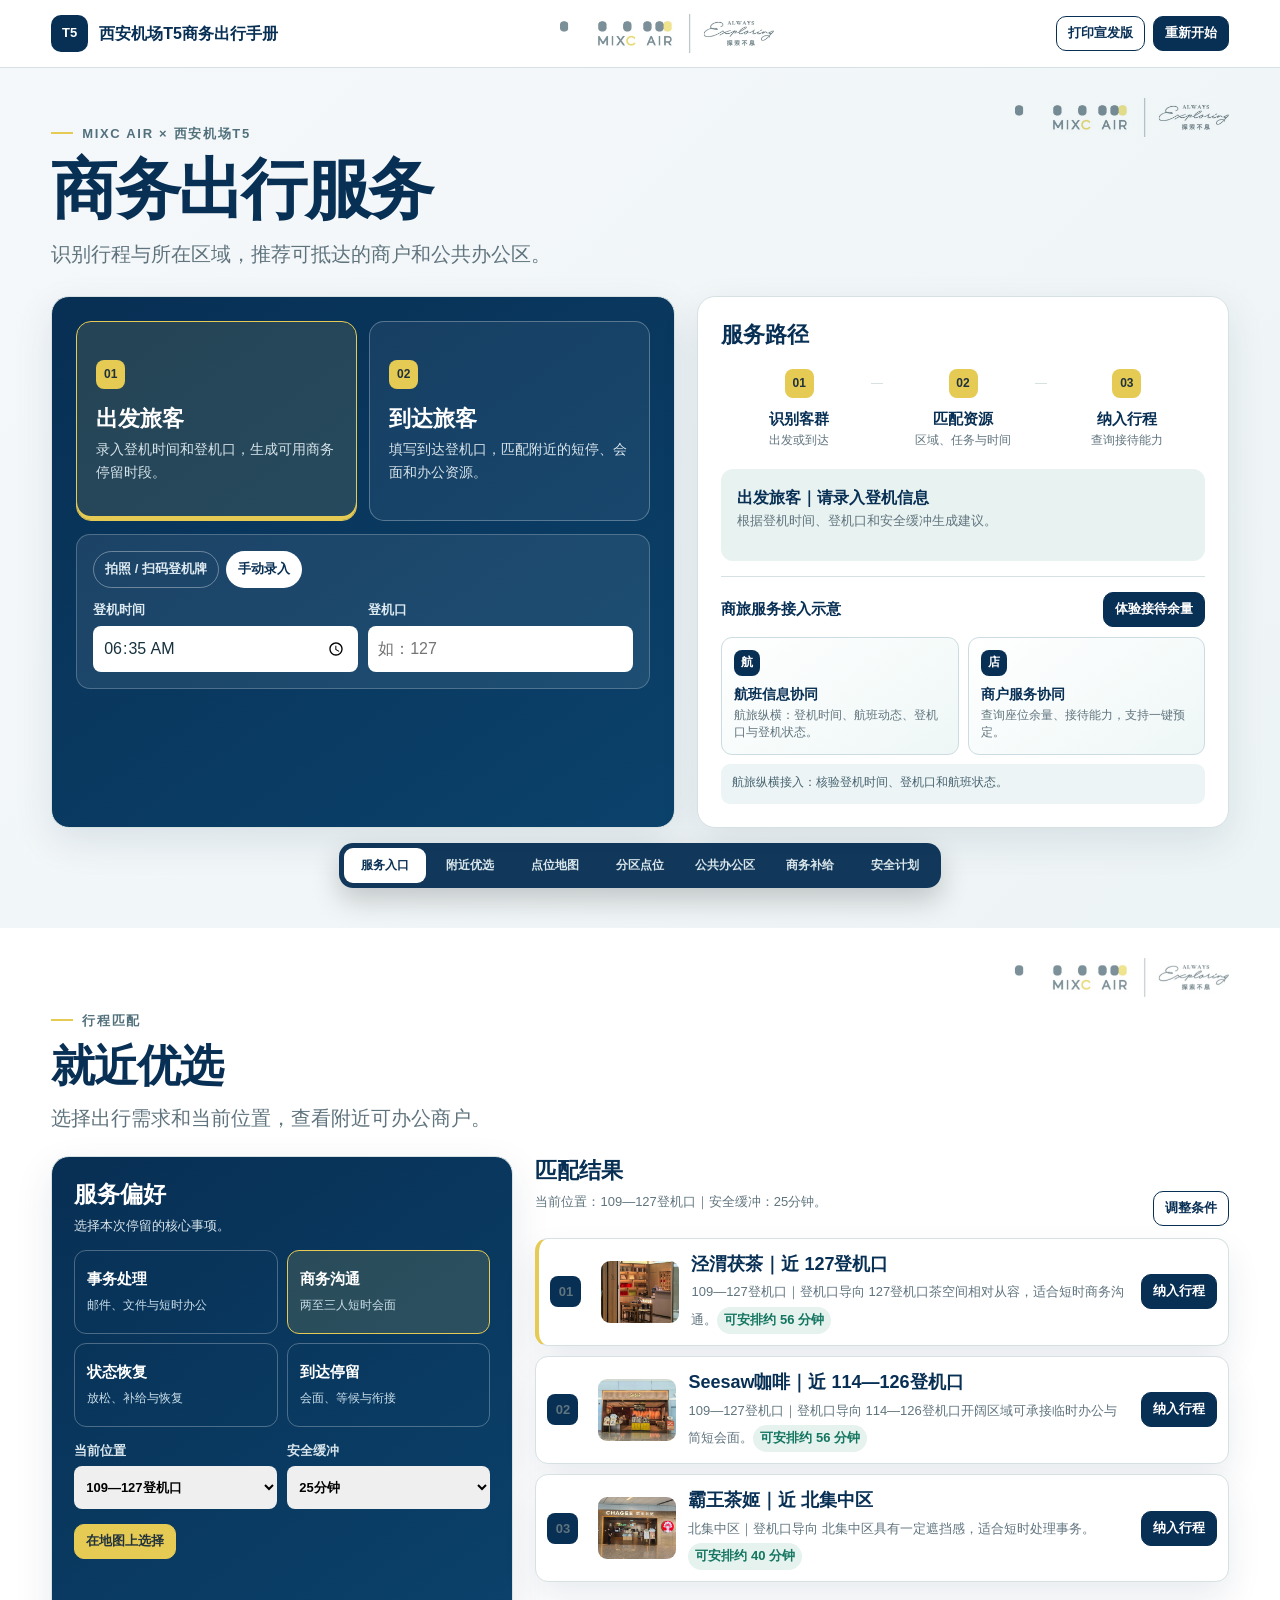
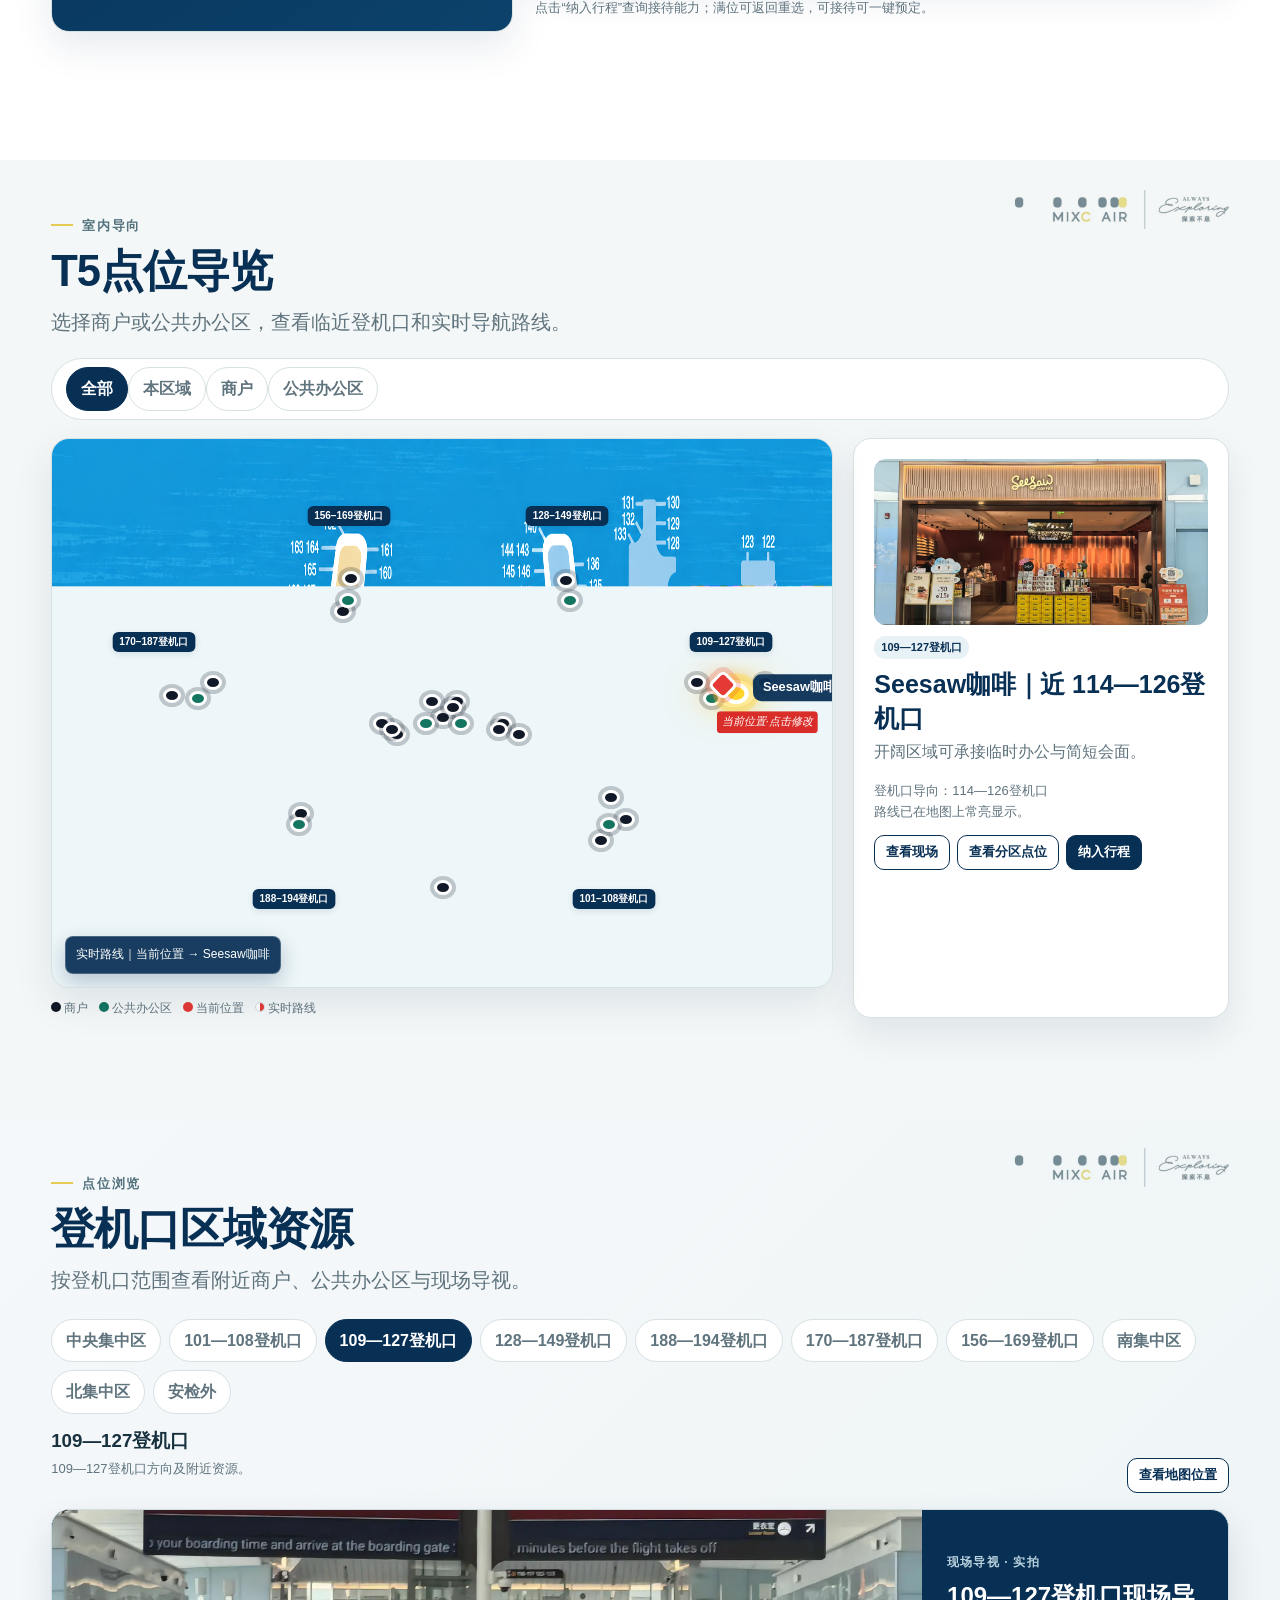
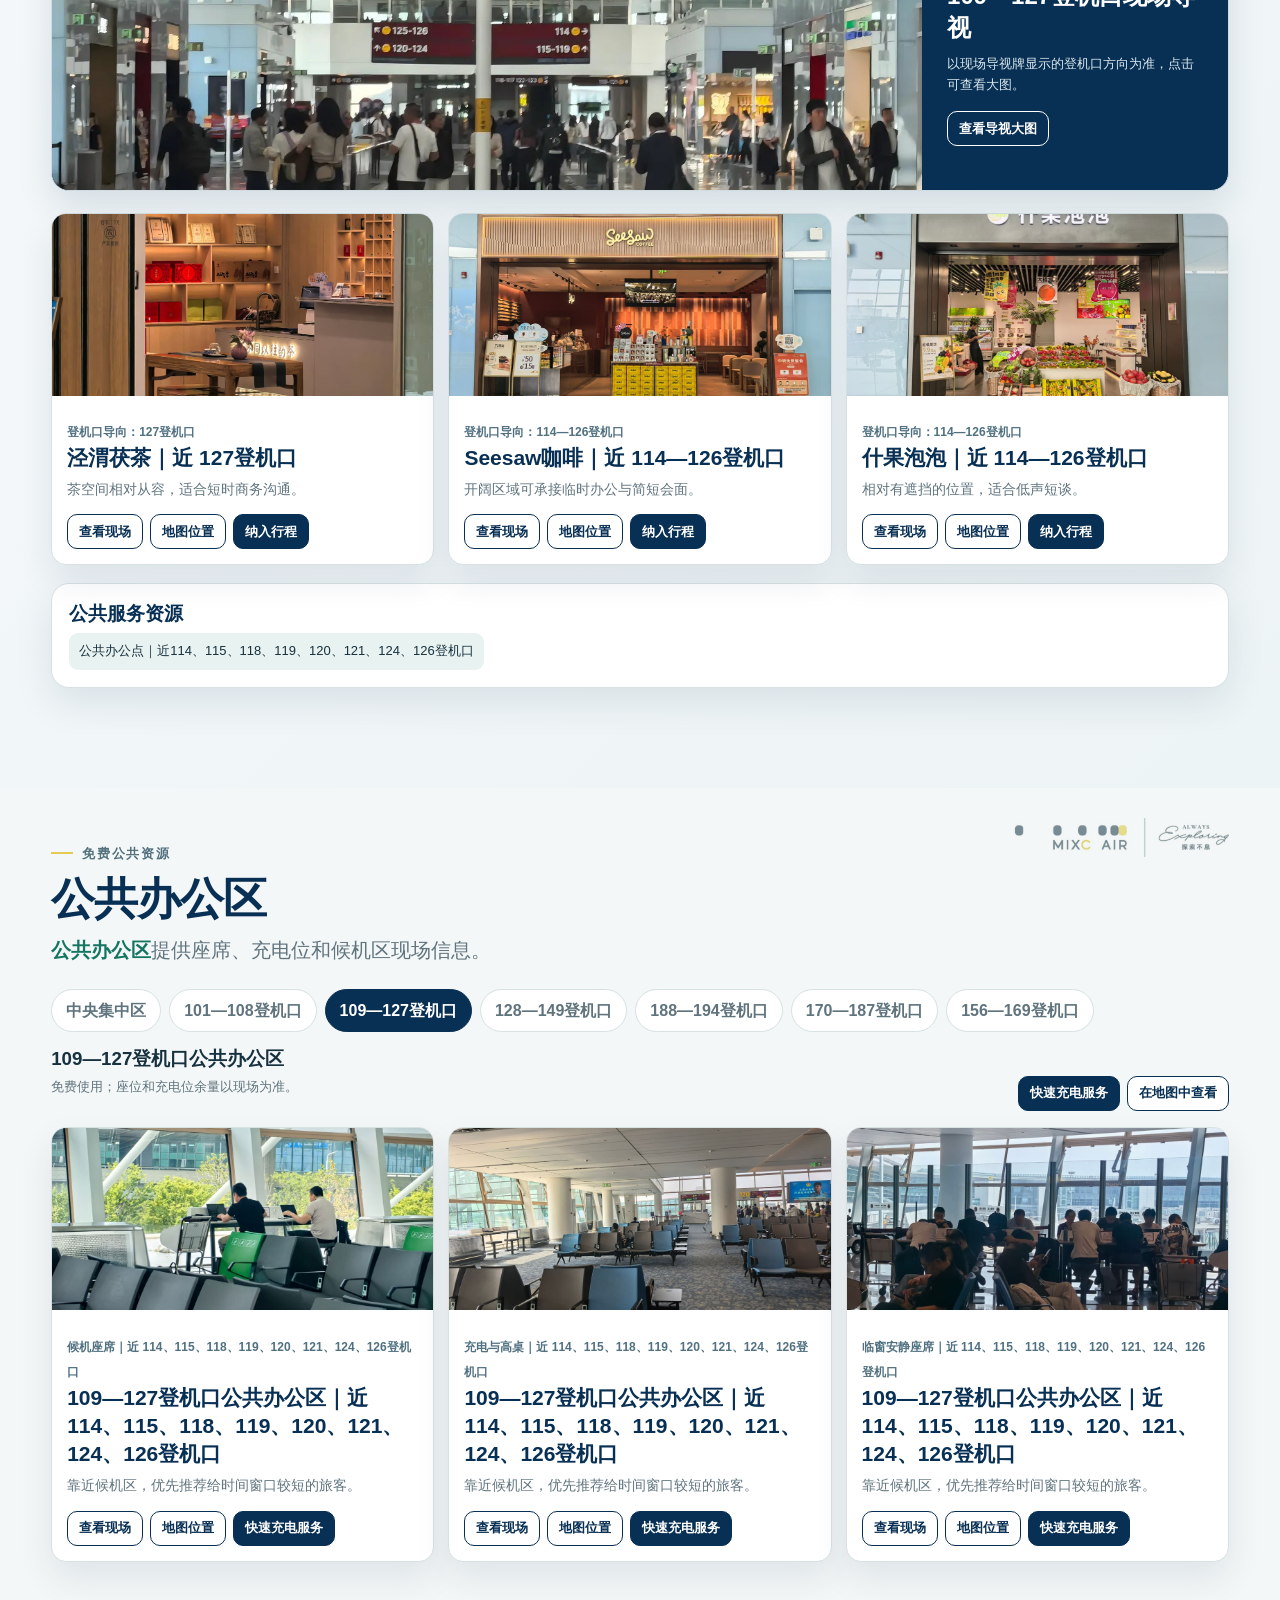
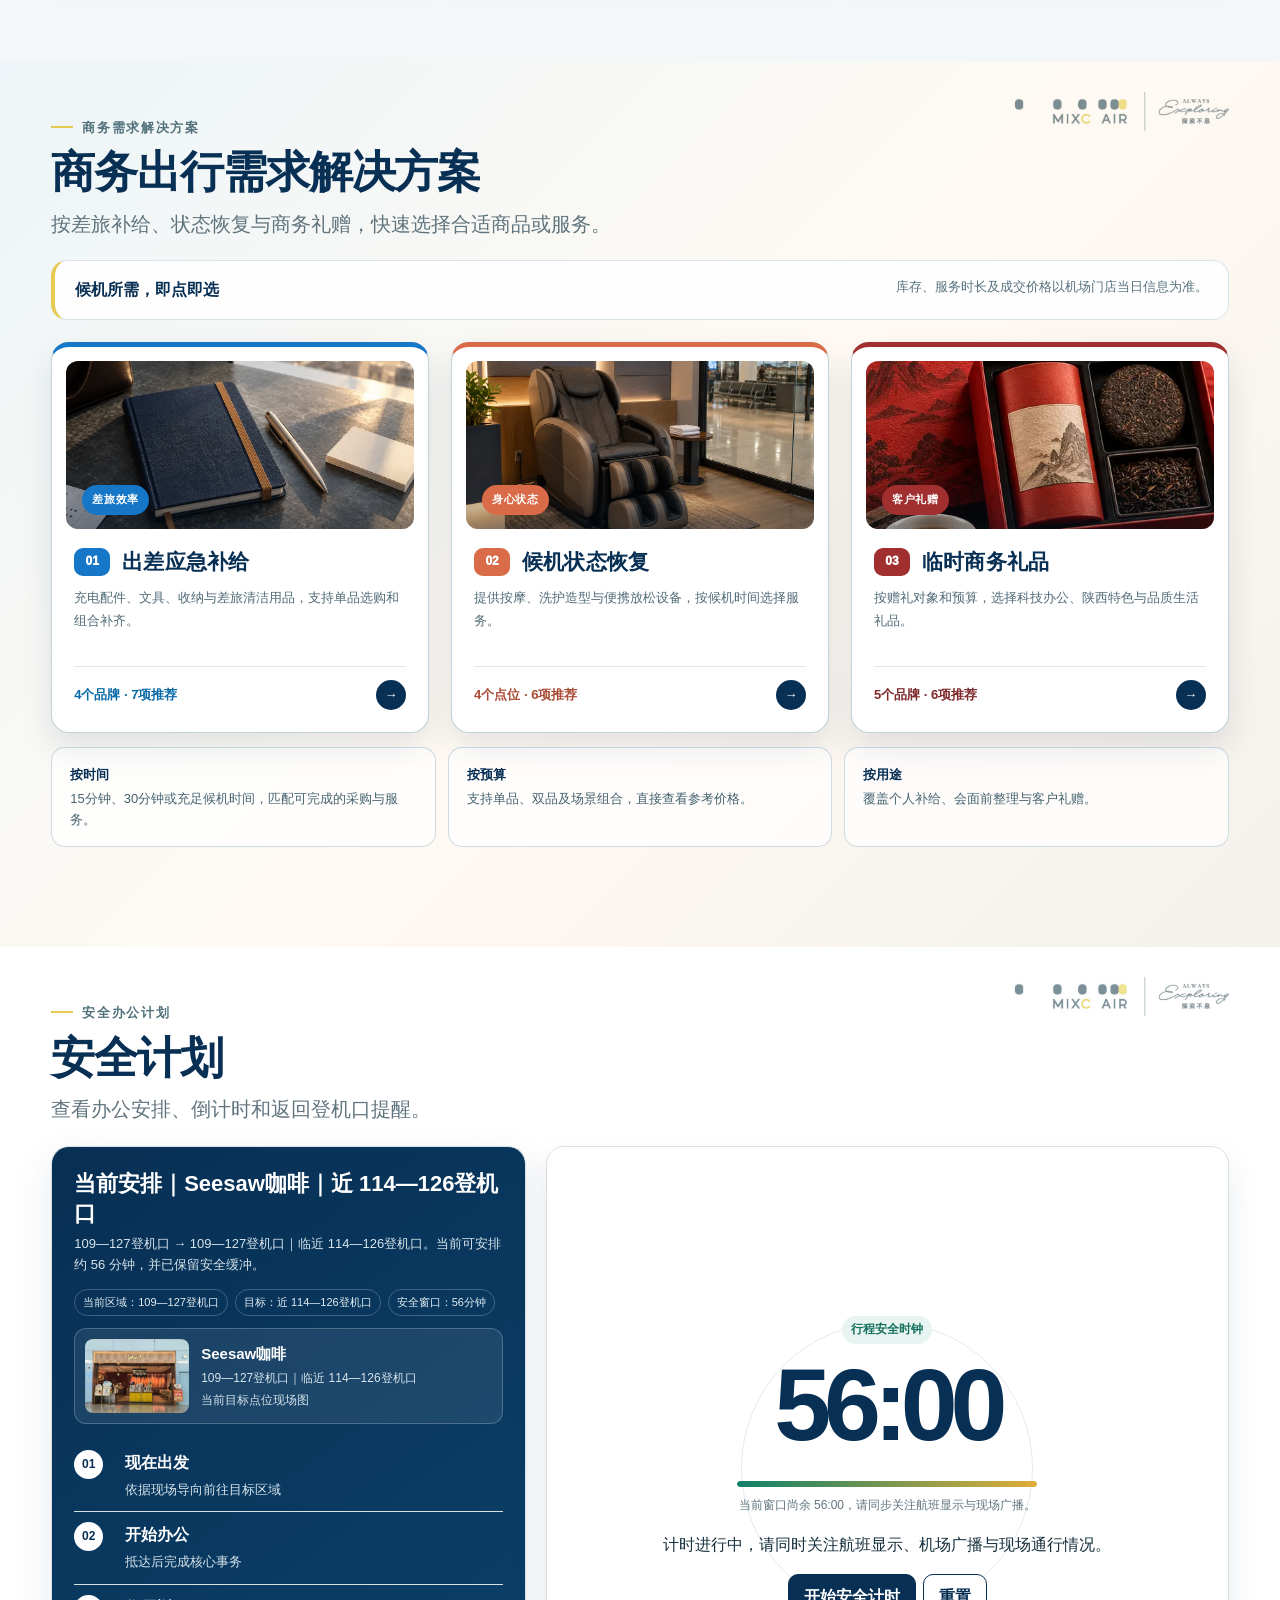
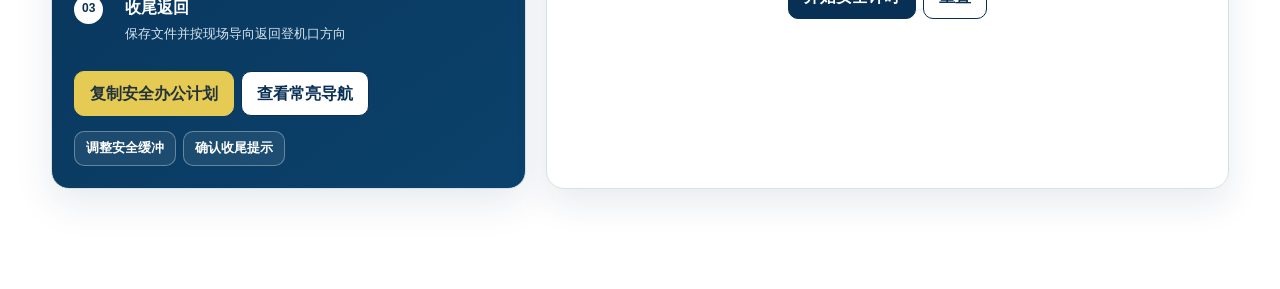
==== commit 21ff7f39: "修正新版图片内嵌加载" ====
--- a/index.html
+++ b/index.html
@@ -2055,7 +2055,7 @@
             <button class="btn sm" id="corridorMap">查看地图位置</button>
           </div>
           <section class="gate-photo-panel" aria-label="登机口现场导视">
-            <img id="corridorGuide" src="[data-uri]?v=20261021-1" alt="西安机场T5登机口现场导视">
+            <img id="corridorGuide" src="[data-uri]" alt="西安机场T5登机口现场导视">
             <div class="gate-photo-copy">
               <span>现场导视 · 实拍</span>
               <h3 id="corridorPhotoTitle">中央区域登机口导向</h3>
@@ -2104,7 +2104,7 @@
           </div>
           <div class="solution-choice-grid">
             <button class="solution-choice emergency" data-solution="emergency">
-              <span class="solution-visual"><img src="[data-uri]